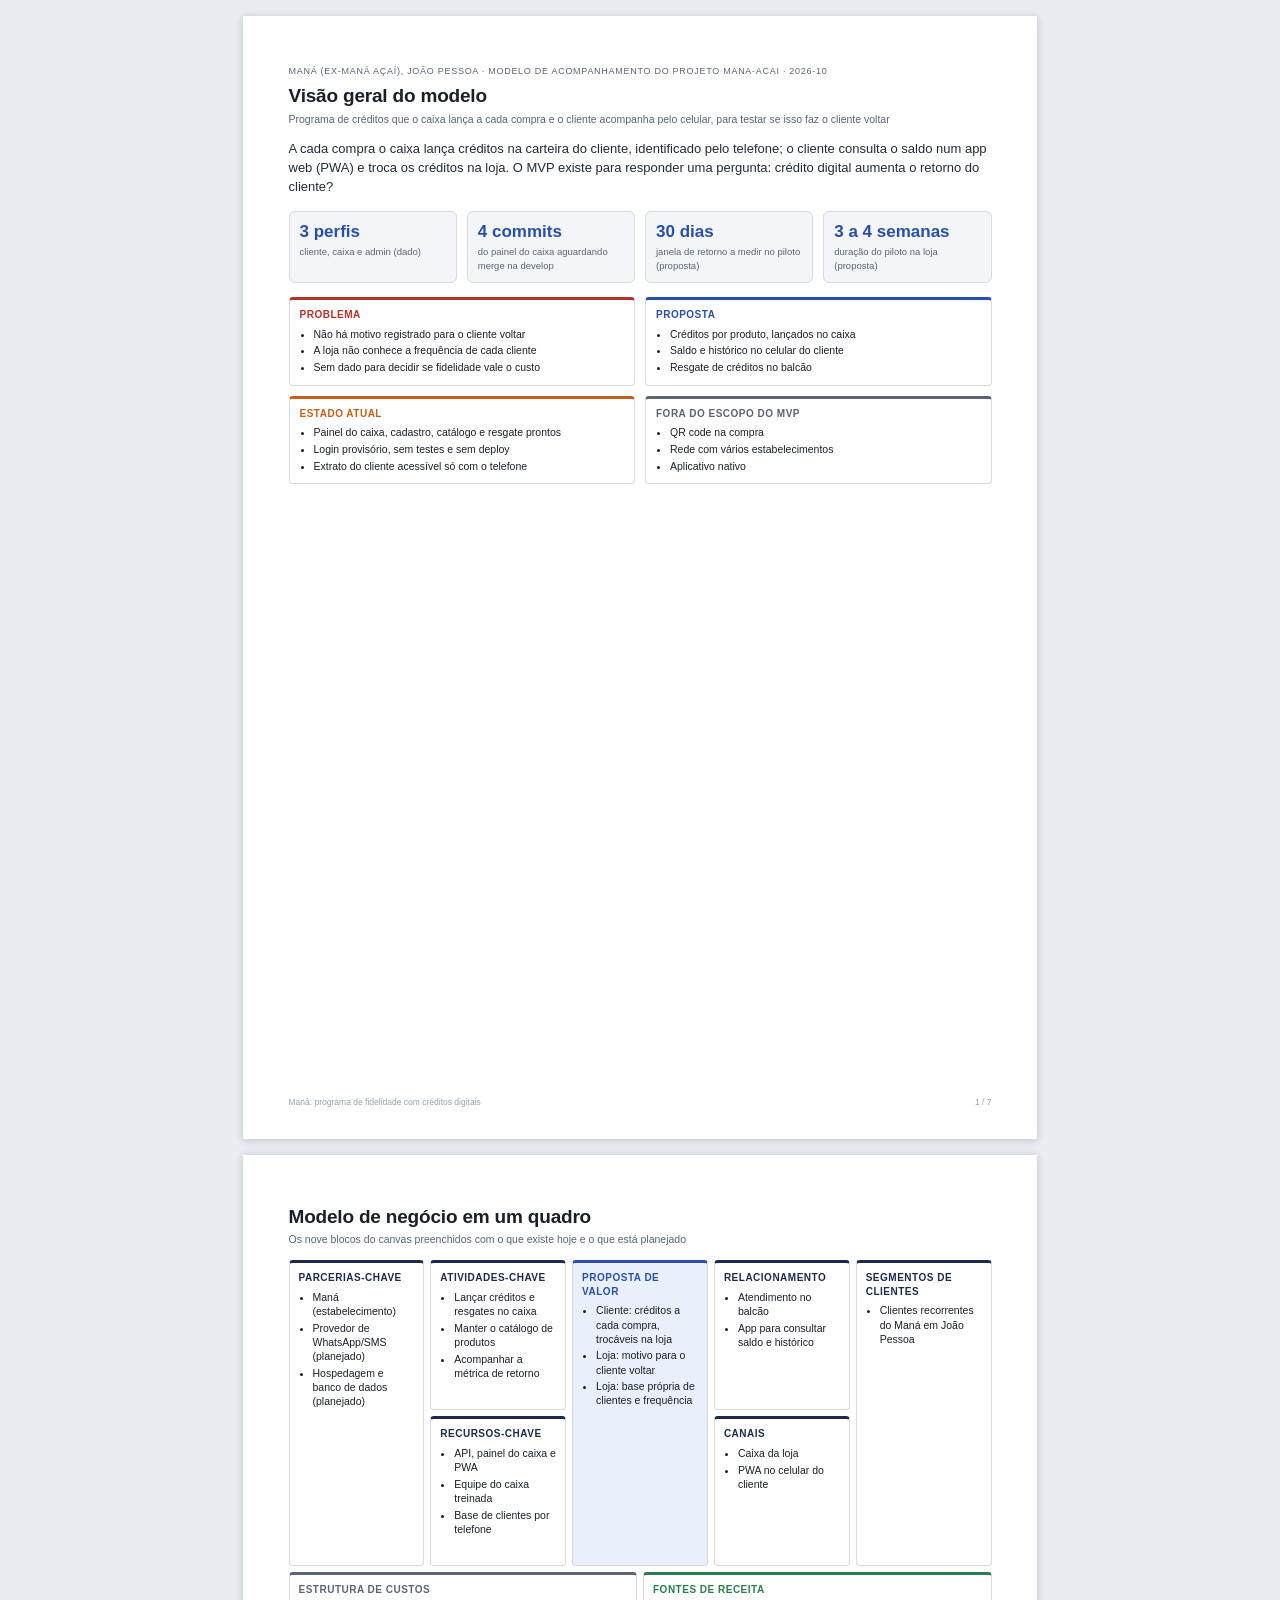
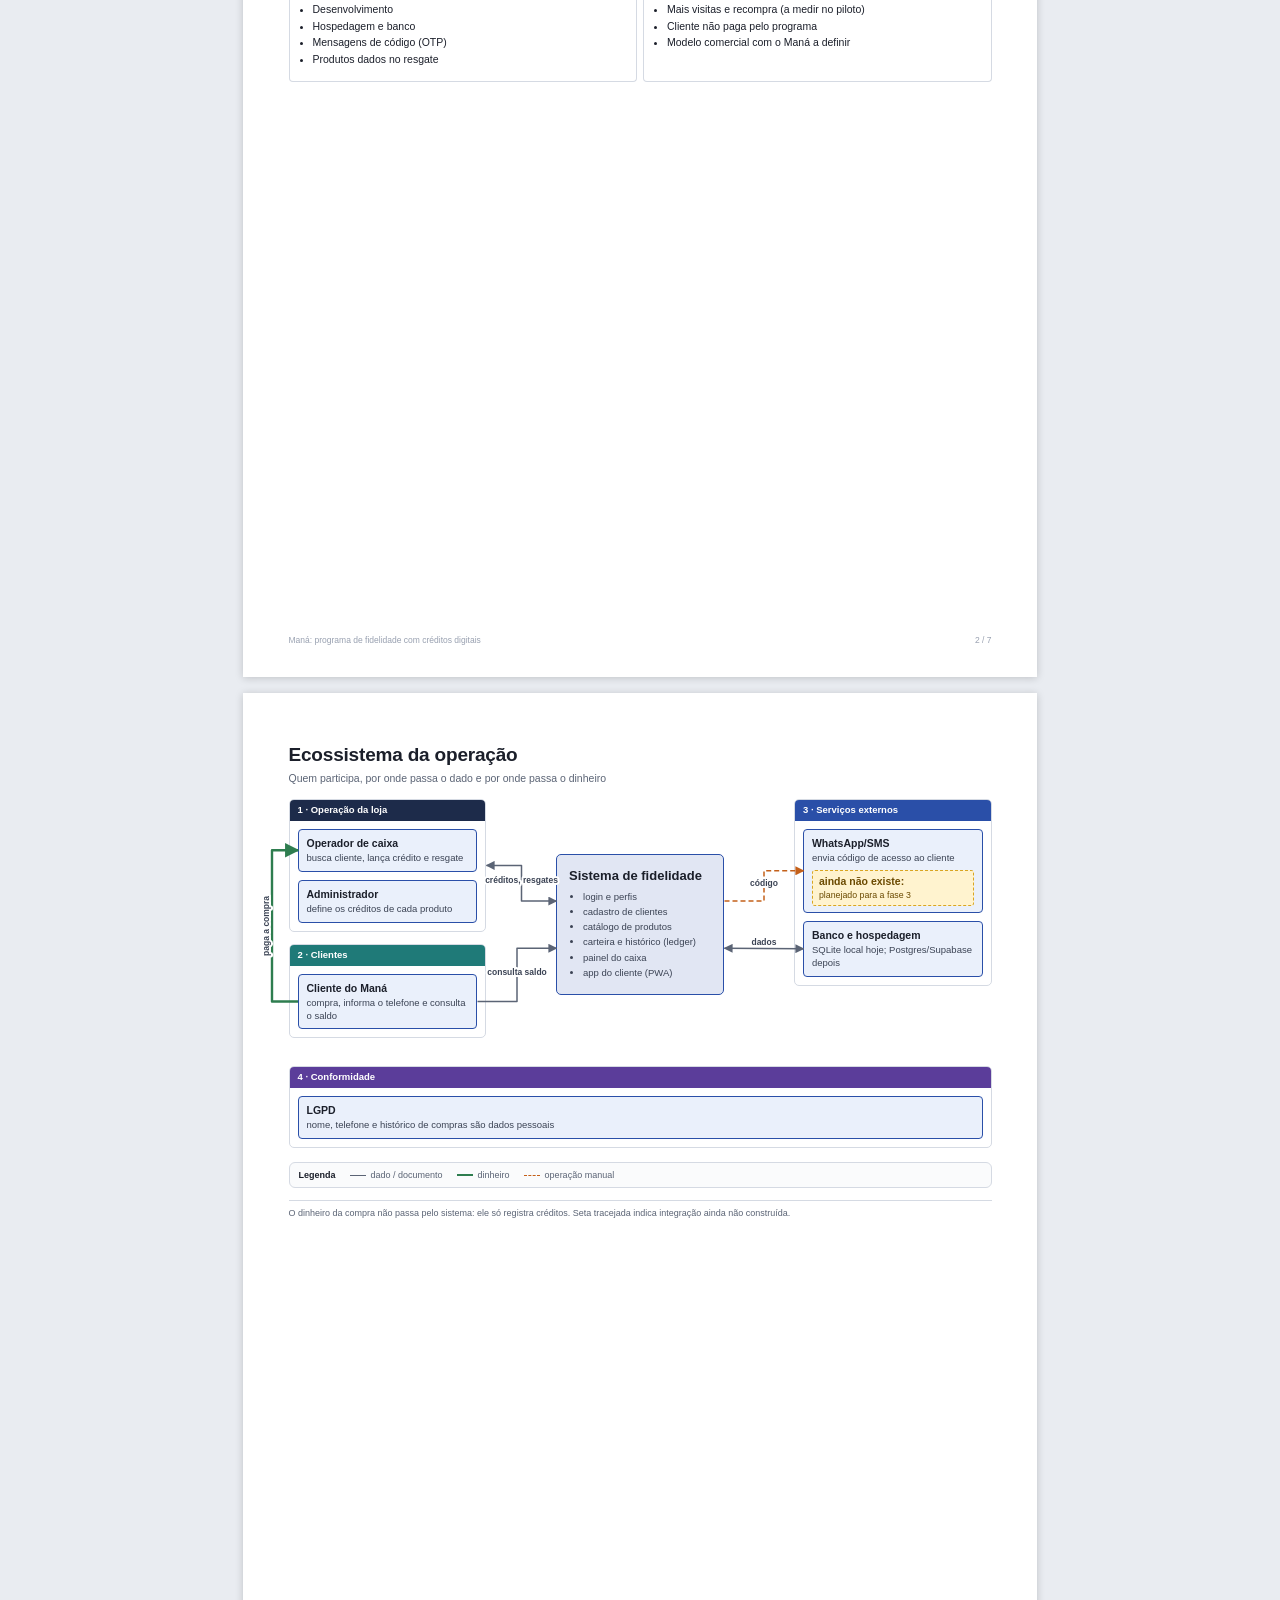
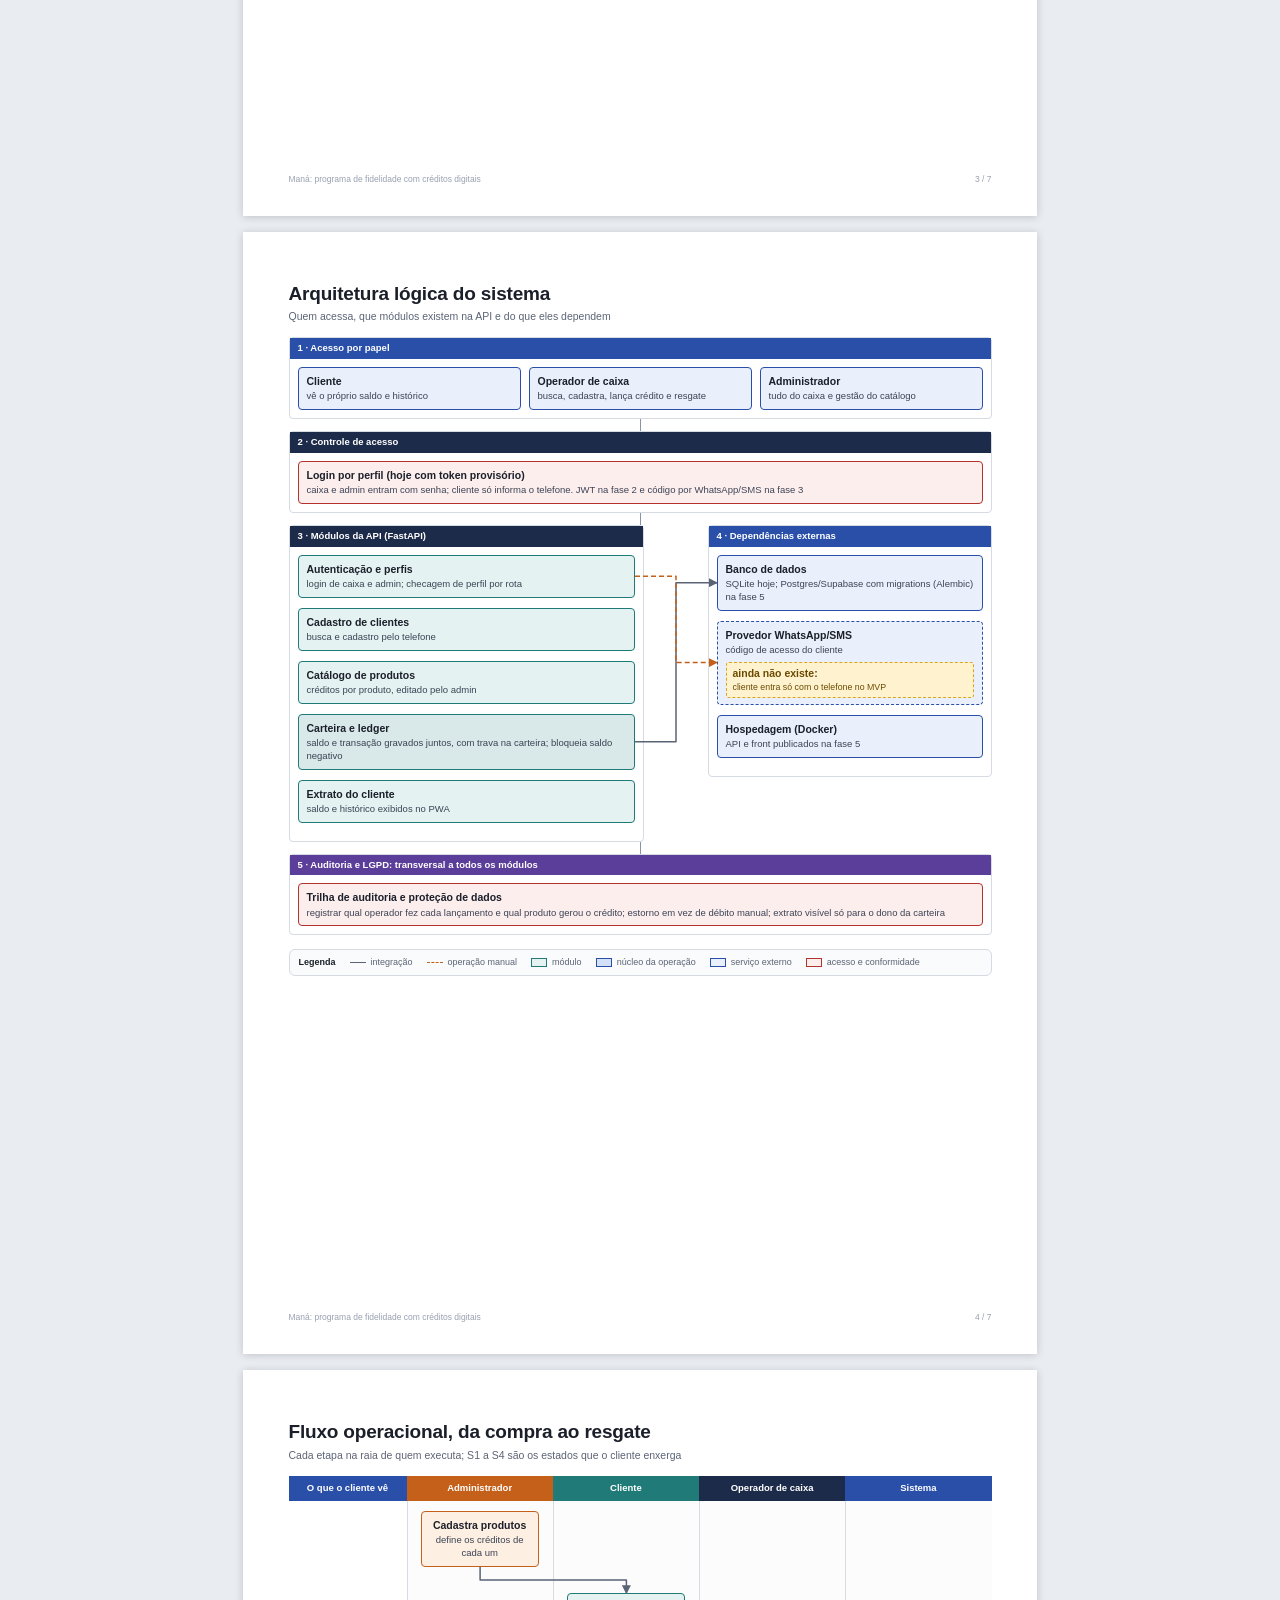
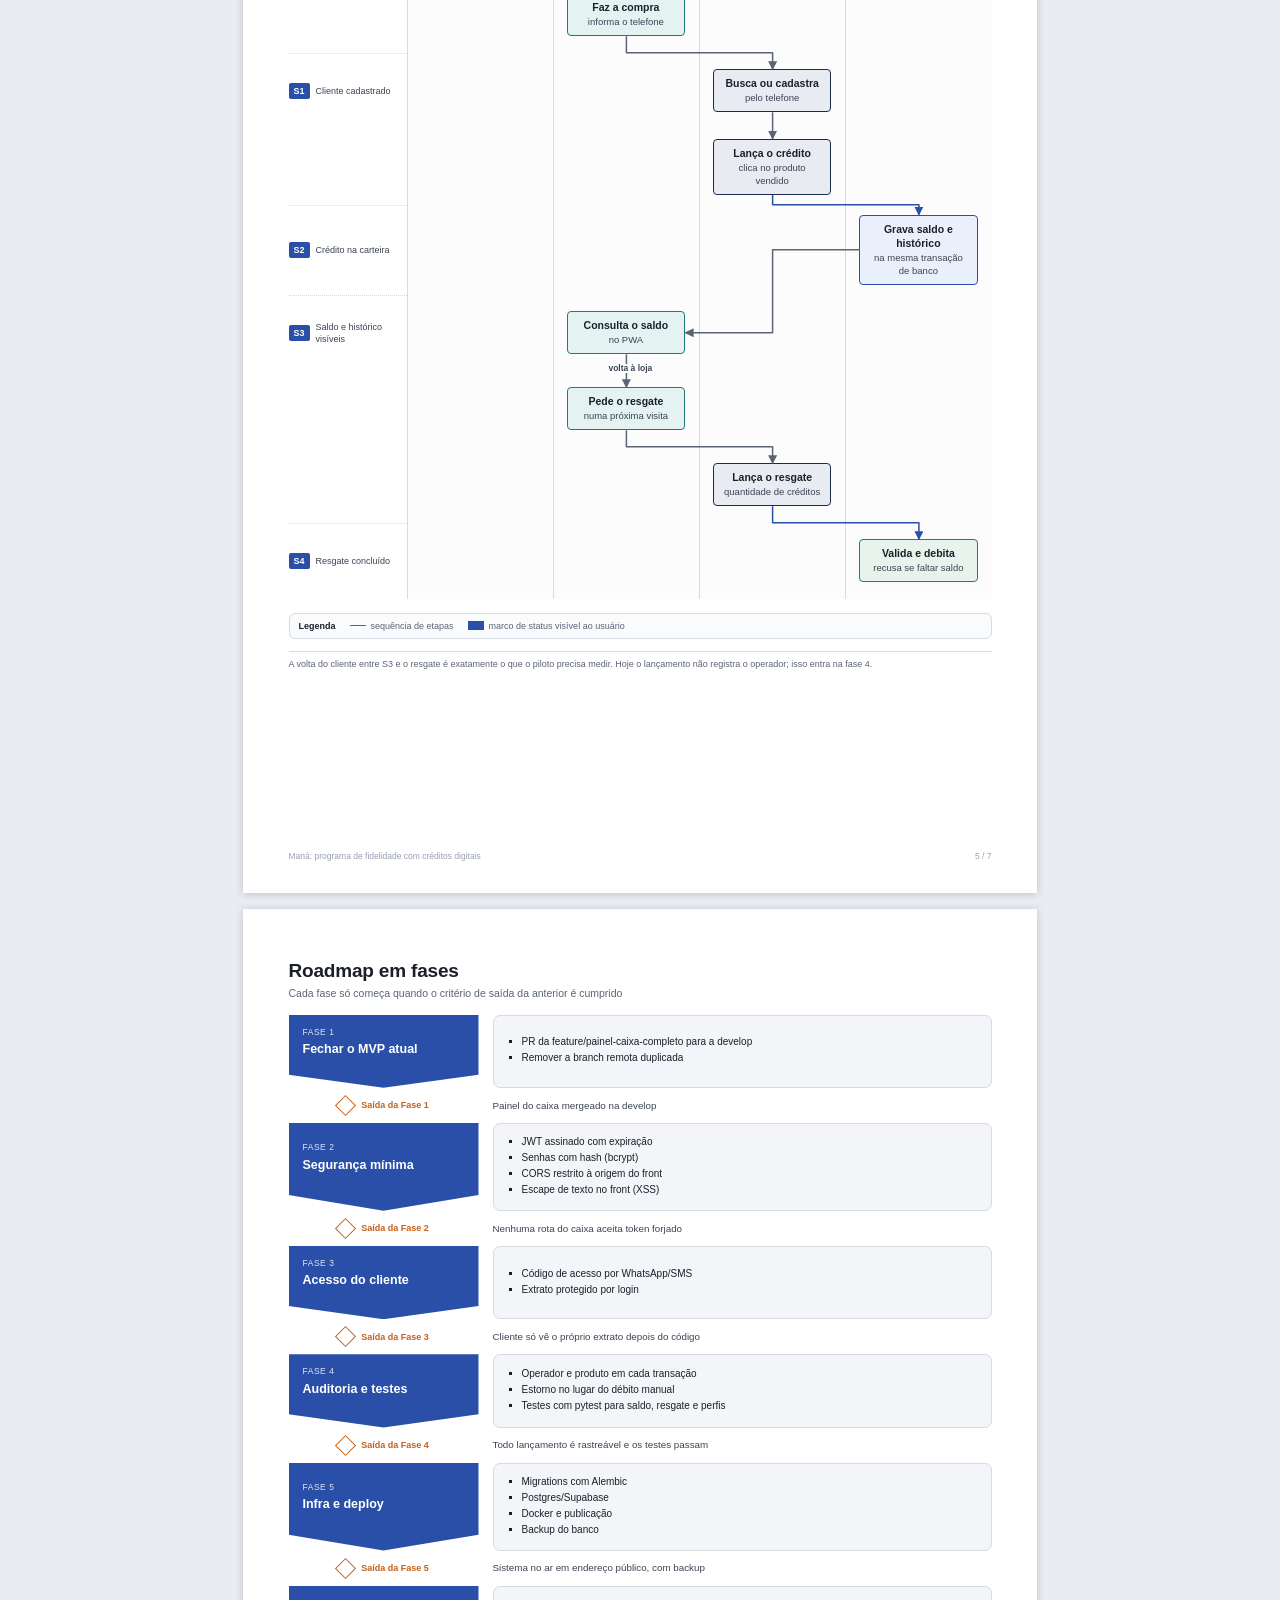
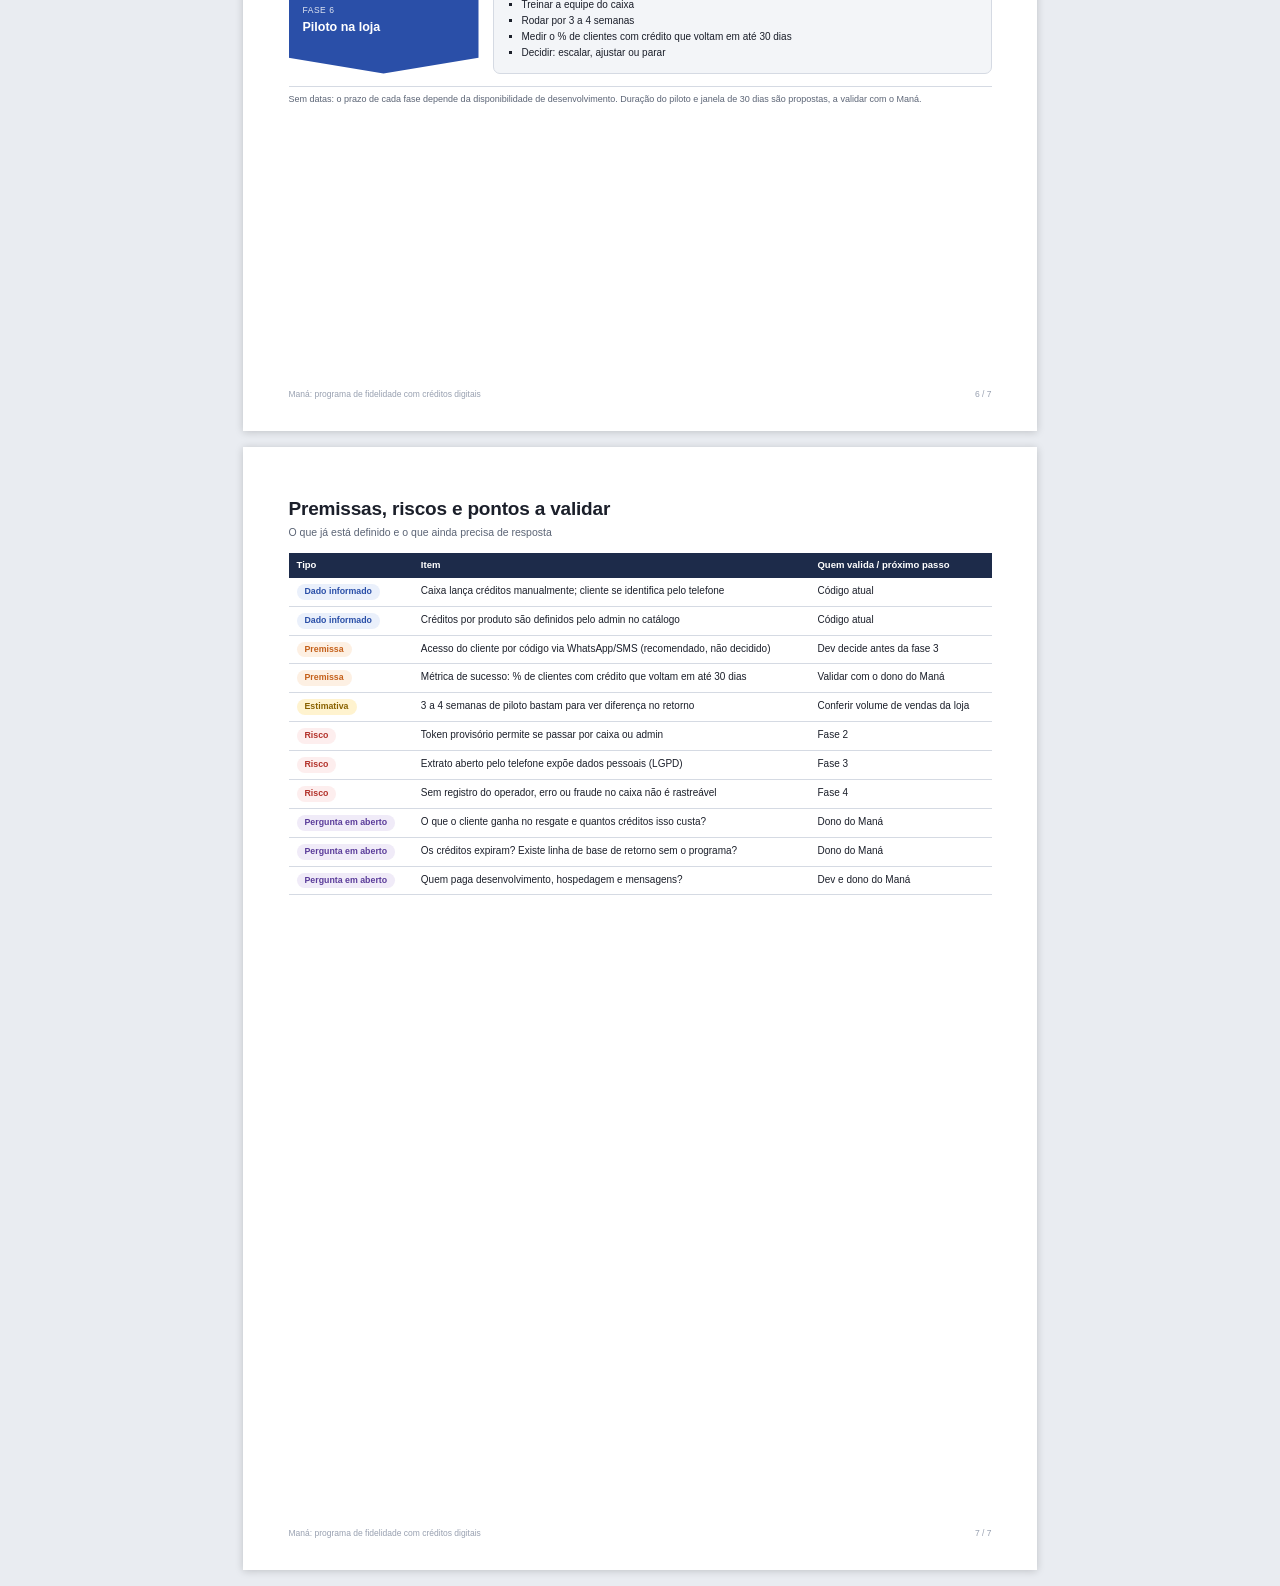
==== business-model/modelo.html @ 8ee16ab4 "docs: modelo de negócio para acompanhamento do projeto Adiciona business-model/ com spec.json (fonte" ====
<!doctype html><html lang="pt-BR"><head><meta charset="utf-8"><meta name="viewport" content="width=device-width,initial-scale=1"><title>Maná: programa de fidelidade com créditos digitais</title><style>
:root{--ink:#1b1f2a;--muted:#5b6475;--line:#d5dae3;--card:#f3f5f8;--amber:#d9a521;--amber-soft:#fff3cf;
--font:Inter,"Helvetica Neue",Helvetica,Arial,sans-serif}
*{box-sizing:border-box}
html{-webkit-print-color-adjust:exact;print-color-adjust:exact}
body{margin:0;background:#e9ecf1;font-family:var(--font);color:var(--ink);font-size:10.5px;line-height:1.35}
.page{width:210mm;min-height:297mm;margin:16px auto;padding:13mm 12mm 17mm;background:#fff;position:relative;
box-shadow:0 1px 8px rgba(0,0,0,.18)}
.eyebrow{font-size:9px;letter-spacing:.08em;text-transform:uppercase;color:var(--muted);margin-bottom:6px}
h1{font-size:19px;margin:0 0 3px;letter-spacing:-.01em}
.sub{margin:0 0 14px;color:var(--muted);font-size:10.5px}
.note{margin:12px 0 0;color:var(--muted);font-size:9px;border-top:1px solid var(--line);padding-top:6px}
.pf{position:absolute;left:12mm;right:12mm;bottom:8mm;display:flex;justify-content:space-between;font-size:8.5px;color:#98a0b0}
.legend{display:flex;flex-wrap:wrap;gap:4px 14px;align-items:center;margin-top:14px;padding:6px 9px;border:1px solid var(--line);
border-radius:6px;background:#fafbfc;font-size:9px;color:var(--muted)}
.legend b{color:var(--ink)}
.lg{display:inline-flex;align-items:center;gap:5px}
.sw{display:inline-block;width:16px;height:9px}
.sw.line{height:0;border-top:1.6px solid #5b6475}.sw.dashed{height:0;border-top:1.6px dashed #c4601a}
.sw.money{height:0;border-top:2.4px solid #2e7d4f}
.sw.mod{border:1.4px solid #1f7a78;background:#e4f3f2}.sw.core{border:1.6px solid #2a4fa8;background:#d3e0f6}
.sw.ext{border:1.4px solid #2a4fa8;background:#eaf0fb}.sw.comp{border:1.4px solid #b3322b;background:#fdeeee}
.sw.stat{background:#2a4fa8;height:9px}
/* cards */
.card{border:1.2px solid var(--c);background:var(--cs);border-radius:4px;padding:6px 8px;margin:0 0 8px}
.card:last-child{margin-bottom:0}
.card b{display:block;font-size:10.5px;margin-bottom:2px}
.card p{margin:0;color:#3b4354;font-size:9.5px}
.card.core{background:color-mix(in srgb,var(--c) 17%,#fff);border-width:1.8px}
.card.dashed{border-style:dashed}
.card.slim{margin:0;flex:1}
.tag{margin-top:5px;padding:3px 6px;background:var(--amber-soft);border:1px dashed var(--amber);border-radius:3px;font-size:8.8px;color:#6b4a00}
.row{display:flex;gap:8px}
/* summary */
.lead{font-size:13px;line-height:1.45;margin:0 0 14px;color:#232a3b}
.kpis{display:flex;gap:10px;margin-bottom:14px}
.kpi{flex:1;border:1px solid var(--line);border-radius:6px;padding:9px 10px;background:var(--card)}
.kpi strong{display:block;font-size:17px;color:#2a4fa8}.kpi span{color:var(--muted);font-size:9.5px}
.blocks{display:grid;grid-template-columns:1fr 1fr;gap:10px}
.blk{border:1px solid var(--line);border-top:3px solid var(--c);border-radius:4px;padding:8px 10px}
.blk h3,.cv h3{margin:0 0 5px;font-size:10px;text-transform:uppercase;letter-spacing:.05em;color:var(--c)}
ul{margin:0;padding-left:14px}li{margin:0 0 2.5px}
/* canvas */
.canvas{display:grid;grid-template-columns:repeat(10,1fr);grid-template-rows:repeat(2,minmax(150px,auto)) minmax(110px,auto);gap:6px}
.cv{border:1px solid var(--line);border-top:3px solid var(--c);border-radius:4px;padding:8px 9px;background:#fff}
.cv-p{grid-column:1/3;grid-row:1/3}.cv-a{grid-column:3/5;grid-row:1}.cv-r{grid-column:3/5;grid-row:2}
.cv-v{grid-column:5/7;grid-row:1/3;background:var(--cs)}.cv-l{grid-column:7/9;grid-row:1}.cv-c{grid-column:7/9;grid-row:2}
.cv-s{grid-column:9/11;grid-row:1/3}.cv-k{grid-column:1/6;grid-row:3}.cv-f{grid-column:6/11;grid-row:3}
/* connectors */
.dg{position:relative}
svg.ov{position:absolute;left:0;top:0;pointer-events:none;overflow:visible;z-index:5}
svg.ov .lbl{font:600 8.5px var(--font);fill:#3b4354;paint-order:stroke;stroke:#fff;stroke-width:4px;stroke-linejoin:round}
/* ecosystem */
.eco-cols{display:grid;grid-template-columns:1fr .85fr 1fr;gap:70px;align-items:stretch}
.eco-mid{display:flex;align-items:center}
.center{width:100%;border:1.8px solid var(--c);background:color-mix(in srgb,var(--c) 14%,#fff);border-radius:5px;padding:12px 12px}
.center b{display:block;font-size:13px;margin-bottom:6px}.center ul{font-size:9.5px;color:#3b4354}
.grp{border:1px solid var(--line);border-radius:5px;margin-bottom:12px;overflow:hidden;background:#fff}
.grp-h{background:var(--c);color:#fff;font-weight:700;font-size:9.5px;padding:4px 8px}
.grp-b{padding:8px}.grp-row .grp-b{display:flex;gap:8px}.grp-row .card{flex:1;margin:0}
.eco-bottom{margin-top:16px}
/* architecture */
.band{border:1px solid var(--line);border-radius:4px;background:#fff}
.band-h{background:var(--c);color:#fff;font-weight:700;font-size:9.5px;padding:4px 8px}
.band-b{padding:8px}
.vsep{height:12px;margin:0 auto;width:1px;background:#8a93a6;position:relative}
.arch-cols{display:grid;grid-template-columns:1.25fr 1fr;gap:64px;margin:0}
.arch-l .card,.arch-r .card{margin-bottom:10px}
/* roadmap */
.roadmap{display:flex;flex-direction:column}
.ph-row{display:grid;grid-template-columns:190px 1fr;gap:14px}
.ph{background:#2a4fa8;color:#fff;padding:12px 14px 30px;clip-path:polygon(0 0,100% 0,100% 82%,50% 100%,0 82%);display:flex;flex-direction:column;justify-content:center}
.ph small{font-size:8.5px;letter-spacing:.06em;opacity:.85}.ph b{font-size:12.5px;margin-top:3px}
.ph-card{background:var(--card);border:1px solid var(--line);border-radius:7px;padding:11px 14px;display:flex;align-items:center}
.ph-card ul{list-style:square;color:#2a4fa8}.ph-card li{color:var(--ink);font-size:10px}
.ph-exit{display:grid;grid-template-columns:190px 1fr;gap:14px;align-items:center;padding:10px 0}
.ex-l{display:flex;align-items:center;gap:8px;justify-content:center;color:#c4601a;font-size:9px}
.dia{width:15px;height:15px;border:1.5px solid #c4601a;transform:rotate(45deg);display:inline-block;background:#fff}
.ex-r{font-size:9.8px;color:#3b4354}
/* gantt */
.gsc{margin-bottom:22px}
.gsc-h{display:flex;justify-content:space-between;align-items:baseline;margin-bottom:6px;color:var(--c)}
.gsc-h b{font-size:11.5px}.gsc-h span{font-weight:700;font-size:10px}
.gantt{display:grid;grid-template-columns:150px 1fr;margin-top:18px}
.g-labs{padding-top:0}.g-lab{height:24px;line-height:24px;text-align:right;padding-right:9px;font-size:9.5px}
.g-plot{position:relative;border-left:1px solid #98a0b0}
.g-row{height:24px;position:relative}
.gl{position:absolute;top:0;bottom:22px;width:0;border-left:1px solid #e4e8ef}
.g-band{position:absolute;top:0;bottom:22px;background:rgba(31,122,120,.14);border-left:1px solid rgba(31,122,120,.3);border-right:1px solid rgba(31,122,120,.3)}
.g-band span{position:absolute;top:-14px;left:50%;transform:translateX(-50%);white-space:nowrap;font-weight:700;font-size:8.5px;color:#1f7a78}
.bar{position:absolute;top:5px;height:14px;border-radius:2px}
.bar.solid{background:var(--c)}.bar.dashed{background:var(--cs);border:1.4px dashed var(--c)}
.wh{position:absolute;top:11px;height:0;border-top:1.4px solid #1b1f2a}
.g-val{position:absolute;top:5px;margin-left:5px;font-size:9px;font-weight:700;color:var(--c);white-space:nowrap;line-height:14px}
.g-val em{font-weight:400;color:var(--muted);font-style:normal}
.g-axis{position:relative;height:22px;border-top:1px solid #98a0b0}
.g-axis span{position:absolute;top:3px;transform:translateX(-50%);font-size:8.5px;color:var(--muted)}
.g-unit{margin:0 0 0 150px;text-align:center;font-size:9px;color:var(--muted)}
/* swimlane */
.sl{display:grid;gap:0;align-items:stretch}
.sl-h{background:var(--c);color:#fff;font-weight:700;font-size:9.5px;padding:6px 8px;display:flex;align-items:center;justify-content:center;text-align:center}
.sl-bg{border-left:1px solid var(--line);background:#fcfcfd}
.sl-cell{padding:10px 14px;display:flex;gap:6px;align-items:center;justify-content:center;z-index:1}
.sl-cell .card{margin:0;flex:1;text-align:center}
.st-cell{display:flex;align-items:center;gap:6px;padding:4px 6px 4px 0;font-size:9px;color:#3b4354;border-top:1px dotted var(--line)}
.st-code{background:#2a4fa8;color:#fff;font-weight:700;border-radius:2px;padding:2px 5px;font-size:9px}
/* assumptions */
.as{width:100%;border-collapse:collapse;font-size:10px}
.as th{text-align:left;background:#1d2b4a;color:#fff;padding:6px 8px;font-size:9.5px}
.as td{border-bottom:1px solid var(--line);padding:6px 8px;vertical-align:top}
.bd{display:inline-block;border-radius:10px;padding:2px 8px;font-size:8.8px;font-weight:700;white-space:nowrap}
.bd-dado{background:#eaf0fb;color:#2a4fa8}.bd-premissa{background:#fdf0e3;color:#c4601a}
.bd-estimativa{background:#fff3cf;color:#8a6200}.bd-risco{background:#fdeeee;color:#b3322b}
.bd-pergunta{background:#f0ebf8;color:#5b3d9a}
@page{size:A4;margin:0}
@media print{body{background:#fff}.page{margin:0;box-shadow:none;break-after:page;height:297mm;overflow:hidden}}
</style></head><body><section class="page"><div class="eyebrow">Maná (ex-Maná Açaí), João Pessoa · Modelo de acompanhamento do projeto mana-acai · 2026-10</div><h1>Visão geral do modelo</h1><p class="sub">Programa de créditos que o caixa lança a cada compra e o cliente acompanha pelo celular, para testar se isso faz o cliente voltar</p><div class="body"><p class="lead">A cada compra o caixa lança créditos na carteira do cliente, identificado pelo telefone; o cliente consulta o saldo num app web (PWA) e troca os créditos na loja. O MVP existe para responder uma pergunta: crédito digital aumenta o retorno do cliente?</p><div class="kpis"><div class="kpi"><strong>3 perfis</strong><span>cliente, caixa e admin (dado)</span></div><div class="kpi"><strong>4 commits</strong><span>do painel do caixa aguardando merge na develop</span></div><div class="kpi"><strong>30 dias</strong><span>janela de retorno a medir no piloto (proposta)</span></div><div class="kpi"><strong>3 a 4 semanas</strong><span>duração do piloto na loja (proposta)</span></div></div><div class="blocks"><div class="blk" style="--c:#b3322b;--cs:#fdeeee"><h3>Problema</h3><ul><li>Não há motivo registrado para o cliente voltar</li><li>A loja não conhece a frequência de cada cliente</li><li>Sem dado para decidir se fidelidade vale o custo</li></ul></div><div class="blk" style="--c:#2a4fa8;--cs:#eaf0fb"><h3>Proposta</h3><ul><li>Créditos por produto, lançados no caixa</li><li>Saldo e histórico no celular do cliente</li><li>Resgate de créditos no balcão</li></ul></div><div class="blk" style="--c:#c4601a;--cs:#fdf0e3"><h3>Estado atual</h3><ul><li>Painel do caixa, cadastro, catálogo e resgate prontos</li><li>Login provisório, sem testes e sem deploy</li><li>Extrato do cliente acessível só com o telefone</li></ul></div><div class="blk" style="--c:#5b6475;--cs:#f1f3f6"><h3>Fora do escopo do MVP</h3><ul><li>QR code na compra</li><li>Rede com vários estabelecimentos</li><li>Aplicativo nativo</li></ul></div></div></div><div class="pf"><span>Maná: programa de fidelidade com créditos digitais</span><span>1 / 7</span></div></section><section class="page"><h1>Modelo de negócio em um quadro</h1><p class="sub">Os nove blocos do canvas preenchidos com o que existe hoje e o que está planejado</p><div class="body"><div class="canvas"><div class="cv cv-p" style="--c:#1d2b4a;--cs:#e8ebf2"><h3>Parcerias-chave</h3><ul><li>Maná (estabelecimento)</li><li>Provedor de WhatsApp/SMS (planejado)</li><li>Hospedagem e banco de dados (planejado)</li></ul></div><div class="cv cv-a" style="--c:#1d2b4a;--cs:#e8ebf2"><h3>Atividades-chave</h3><ul><li>Lançar créditos e resgates no caixa</li><li>Manter o catálogo de produtos</li><li>Acompanhar a métrica de retorno</li></ul></div><div class="cv cv-r" style="--c:#1d2b4a;--cs:#e8ebf2"><h3>Recursos-chave</h3><ul><li>API, painel do caixa e PWA</li><li>Equipe do caixa treinada</li><li>Base de clientes por telefone</li></ul></div><div class="cv cv-v" style="--c:#2a4fa8;--cs:#eaf0fb"><h3>Proposta de valor</h3><ul><li>Cliente: créditos a cada compra, trocáveis na loja</li><li>Loja: motivo para o cliente voltar</li><li>Loja: base própria de clientes e frequência</li></ul></div><div class="cv cv-l" style="--c:#1d2b4a;--cs:#e8ebf2"><h3>Relacionamento</h3><ul><li>Atendimento no balcão</li><li>App para consultar saldo e histórico</li></ul></div><div class="cv cv-c" style="--c:#1d2b4a;--cs:#e8ebf2"><h3>Canais</h3><ul><li>Caixa da loja</li><li>PWA no celular do cliente</li></ul></div><div class="cv cv-s" style="--c:#1d2b4a;--cs:#e8ebf2"><h3>Segmentos de clientes</h3><ul><li>Clientes recorrentes do Maná em João Pessoa</li></ul></div><div class="cv cv-k" style="--c:#5b6475;--cs:#f1f3f6"><h3>Estrutura de custos</h3><ul><li>Desenvolvimento</li><li>Hospedagem e banco</li><li>Mensagens de código (OTP)</li><li>Produtos dados no resgate</li></ul></div><div class="cv cv-f" style="--c:#2e7d4f;--cs:#e6f4ec"><h3>Fontes de receita</h3><ul><li>Mais visitas e recompra (a medir no piloto)</li><li>Cliente não paga pelo programa</li><li>Modelo comercial com o Maná a definir</li></ul></div></div></div><div class="pf"><span>Maná: programa de fidelidade com créditos digitais</span><span>2 / 7</span></div></section><section class="page"><h1>Ecossistema da operação</h1><p class="sub">Quem participa, por onde passa o dado e por onde passa o dinheiro</p><div class="body"><div class="dg eco" data-links="[{&quot;from&quot;: &quot;g-loja&quot;, &quot;to&quot;: &quot;center&quot;, &quot;label&quot;: &quot;créditos, resgates&quot;, &quot;both&quot;: true}, {&quot;from&quot;: &quot;cliente&quot;, &quot;to&quot;: &quot;center&quot;, &quot;label&quot;: &quot;consulta saldo&quot;}, {&quot;from&quot;: &quot;center&quot;, &quot;to&quot;: &quot;otp&quot;, &quot;label&quot;: &quot;código&quot;, &quot;kind&quot;: &quot;manual&quot;}, {&quot;from&quot;: &quot;center&quot;, &quot;to&quot;: &quot;banco&quot;, &quot;label&quot;: &quot;dados&quot;, &quot;both&quot;: true}, {&quot;from&quot;: &quot;cliente&quot;, &quot;to&quot;: &quot;caixa&quot;, &quot;label&quot;: &quot;paga a compra&quot;, &quot;kind&quot;: &quot;money&quot;, &quot;route&quot;: &quot;outer-left&quot;}]"><div class="eco-cols"><div class="eco-side"><div class="grp" style="--c:#1d2b4a;--cs:#e8ebf2" data-id="g-loja"><div class="grp-h">1 · Operação da loja</div><div class="grp-b"><div class="card" style="--c:#2a4fa8;--cs:#eaf0fb" data-id="caixa"><b>Operador de caixa</b><p>busca cliente, lança crédito e resgate</p></div><div class="card" style="--c:#2a4fa8;--cs:#eaf0fb" data-id="admin"><b>Administrador</b><p>define os créditos de cada produto</p></div></div></div><div class="grp" style="--c:#1f7a78;--cs:#e4f3f2" data-id="g-cliente"><div class="grp-h">2 · Clientes</div><div class="grp-b"><div class="card" style="--c:#2a4fa8;--cs:#eaf0fb" data-id="cliente"><b>Cliente do Maná</b><p>compra, informa o telefone e consulta o saldo</p></div></div></div></div><div class="eco-mid"><div class="center" data-id="center" style="--c:#2a4fa8;--cs:#eaf0fb"><b>Sistema de fidelidade</b><ul><li>login e perfis</li><li>cadastro de clientes</li><li>catálogo de produtos</li><li>carteira e histórico (ledger)</li><li>painel do caixa</li><li>app do cliente (PWA)</li></ul></div></div><div class="eco-side"><div class="grp" style="--c:#2a4fa8;--cs:#eaf0fb" data-id="g-ext"><div class="grp-h">3 · Serviços externos</div><div class="grp-b"><div class="card" style="--c:#2a4fa8;--cs:#eaf0fb" data-id="otp"><b>WhatsApp/SMS</b><p>envia código de acesso ao cliente</p><div class="tag"><b>ainda não existe:</b> planejado para a fase 3</div></div><div class="card" style="--c:#2a4fa8;--cs:#eaf0fb" data-id="banco"><b>Banco e hospedagem</b><p>SQLite local hoje; Postgres/Supabase depois</p></div></div></div></div></div><div class="eco-bottom"><div class="grp grp-row" style="--c:#5b3d9a;--cs:#f0ebf8" data-id="g-reg"><div class="grp-h">4 · Conformidade</div><div class="grp-b"><div class="card" style="--c:#2a4fa8;--cs:#eaf0fb"><b>LGPD</b><p>nome, telefone e histórico de compras são dados pessoais</p></div></div></div></div></div></div><div class="legend"><b>Legenda</b><span class="lg"><i class="sw line"></i>dado / documento</span><span class="lg"><i class="sw money"></i>dinheiro</span><span class="lg"><i class="sw dashed"></i>operação manual</span></div><p class="note">O dinheiro da compra não passa pelo sistema: ele só registra créditos. Seta tracejada indica integração ainda não construída.</p><div class="pf"><span>Maná: programa de fidelidade com créditos digitais</span><span>3 / 7</span></div></section><section class="page"><h1>Arquitetura lógica do sistema</h1><p class="sub">Quem acessa, que módulos existem na API e do que eles dependem</p><div class="body"><div class="band" style="--c:#2a4fa8;--cs:#eaf0fb"><div class="band-h">1 · Acesso por papel</div><div class="band-b"><div class="row"><div class="card slim" style="--c:#2a4fa8;--cs:#eaf0fb"><b>Cliente</b><p>vê o próprio saldo e histórico</p></div><div class="card slim" style="--c:#2a4fa8;--cs:#eaf0fb"><b>Operador de caixa</b><p>busca, cadastra, lança crédito e resgate</p></div><div class="card slim" style="--c:#2a4fa8;--cs:#eaf0fb"><b>Administrador</b><p>tudo do caixa e gestão do catálogo</p></div></div></div></div><div class="vsep"></div><div class="band" style="--c:#1d2b4a;--cs:#e8ebf2"><div class="band-h">2 · Controle de acesso</div><div class="band-b"><div class="card" style="--c:#b3322b;--cs:#fdeeee"><b>Login por perfil (hoje com token provisório)</b><p>caixa e admin entram com senha; cliente só informa o telefone. JWT na fase 2 e código por WhatsApp/SMS na fase 3</p></div></div></div><div class="vsep"></div><div class="dg arch-cols" data-links="[{&quot;from&quot;: &quot;m-ledger&quot;, &quot;to&quot;: &quot;x-db&quot;}, {&quot;from&quot;: &quot;m-auth&quot;, &quot;to&quot;: &quot;x-otp&quot;, &quot;kind&quot;: &quot;manual&quot;}]"><div class="arch-l"><div class="band" style="--c:#1d2b4a;--cs:#e8ebf2"><div class="band-h">3 · Módulos da API (FastAPI)</div><div class="band-b"><div class="card" style="--c:#1f7a78;--cs:#e4f3f2" data-id="m-auth"><b>Autenticação e perfis</b><p>login de caixa e admin; checagem de perfil por rota</p></div><div class="card" style="--c:#1f7a78;--cs:#e4f3f2" data-id="m-cli"><b>Cadastro de clientes</b><p>busca e cadastro pelo telefone</p></div><div class="card" style="--c:#1f7a78;--cs:#e4f3f2" data-id="m-cat"><b>Catálogo de produtos</b><p>créditos por produto, editado pelo admin</p></div><div class="card core" style="--c:#1f7a78;--cs:#e4f3f2" data-id="m-ledger"><b>Carteira e ledger</b><p>saldo e transação gravados juntos, com trava na carteira; bloqueia saldo negativo</p></div><div class="card" style="--c:#1f7a78;--cs:#e4f3f2" data-id="m-ext"><b>Extrato do cliente</b><p>saldo e histórico exibidos no PWA</p></div></div></div></div><div class="arch-r"><div class="band" style="--c:#2a4fa8;--cs:#eaf0fb"><div class="band-h">4 · Dependências externas</div><div class="band-b"><div class="card" style="--c:#2a4fa8;--cs:#eaf0fb" data-id="x-db"><b>Banco de dados</b><p>SQLite hoje; Postgres/Supabase com migrations (Alembic) na fase 5</p></div><div class="card dashed" style="--c:#2a4fa8;--cs:#eaf0fb" data-id="x-otp"><b>Provedor WhatsApp/SMS</b><p>código de acesso do cliente</p><div class="tag"><b>ainda não existe:</b> cliente entra só com o telefone no MVP</div></div><div class="card" style="--c:#2a4fa8;--cs:#eaf0fb" data-id="x-host"><b>Hospedagem (Docker)</b><p>API e front publicados na fase 5</p></div></div></div></div></div><div class="vsep"></div><div class="band" style="--c:#5b3d9a;--cs:#f0ebf8"><div class="band-h">5 · Auditoria e LGPD: transversal a todos os módulos</div><div class="band-b"><div class="card" style="--c:#b3322b;--cs:#fdeeee"><b>Trilha de auditoria e proteção de dados</b><p>registrar qual operador fez cada lançamento e qual produto gerou o crédito; estorno em vez de débito manual; extrato visível só para o dono da carteira</p></div></div></div></div><div class="legend"><b>Legenda</b><span class="lg"><i class="sw line"></i>integração</span><span class="lg"><i class="sw dashed"></i>operação manual</span><span class="lg"><i class="sw mod"></i>módulo</span><span class="lg"><i class="sw core"></i>núcleo da operação</span><span class="lg"><i class="sw ext"></i>serviço externo</span><span class="lg"><i class="sw comp"></i>acesso e conformidade</span></div><div class="pf"><span>Maná: programa de fidelidade com créditos digitais</span><span>4 / 7</span></div></section><section class="page"><h1>Fluxo operacional, da compra ao resgate</h1><p class="sub">Cada etapa na raia de quem executa; S1 a S4 são os estados que o cliente enxerga</p><div class="body"><div class="dg swim" data-links="[{&quot;from&quot;: &quot;s-cat&quot;, &quot;to&quot;: &quot;s-compra&quot;}, {&quot;from&quot;: &quot;s-compra&quot;, &quot;to&quot;: &quot;s-busca&quot;}, {&quot;from&quot;: &quot;s-busca&quot;, &quot;to&quot;: &quot;s-lanca&quot;}, {&quot;from&quot;: &quot;s-lanca&quot;, &quot;to&quot;: &quot;s-grava&quot;, &quot;kind&quot;: &quot;data&quot;}, {&quot;from&quot;: &quot;s-grava&quot;, &quot;to&quot;: &quot;s-consulta&quot;}, {&quot;from&quot;: &quot;s-consulta&quot;, &quot;to&quot;: &quot;s-pede&quot;, &quot;label&quot;: &quot;volta à loja&quot;}, {&quot;from&quot;: &quot;s-pede&quot;, &quot;to&quot;: &quot;s-resgate&quot;}, {&quot;from&quot;: &quot;s-resgate&quot;, &quot;to&quot;: &quot;s-debita&quot;, &quot;kind&quot;: &quot;data&quot;}]"><div class="sl" style="grid-template-columns:118px repeat(4,1fr);grid-template-rows:auto repeat(9,minmax(76px,auto))"><div class="sl-h sl-status" style="grid-column:1;grid-row:1;--c:#2a4fa8;--cs:#eaf0fb">O que o cliente vê</div><div class="sl-h" style="grid-column:2;grid-row:1;--c:#c4601a;--cs:#fdf0e3">Administrador</div><div class="sl-h" style="grid-column:3;grid-row:1;--c:#1f7a78;--cs:#e4f3f2">Cliente</div><div class="sl-h" style="grid-column:4;grid-row:1;--c:#1d2b4a;--cs:#e8ebf2">Operador de caixa</div><div class="sl-h" style="grid-column:5;grid-row:1;--c:#2a4fa8;--cs:#eaf0fb">Sistema</div><div class="sl-bg" style="grid-column:2;grid-row:2 / span 9"></div><div class="sl-bg" style="grid-column:3;grid-row:2 / span 9"></div><div class="sl-bg" style="grid-column:4;grid-row:2 / span 9"></div><div class="sl-bg" style="grid-column:5;grid-row:2 / span 9"></div><div class="st-cell" style="grid-column:1;grid-row:4"><span class="st-code">S1</span><span>Cliente cadastrado</span></div><div class="st-cell" style="grid-column:1;grid-row:6"><span class="st-code">S2</span><span>Crédito na carteira</span></div><div class="st-cell" style="grid-column:1;grid-row:7"><span class="st-code">S3</span><span>Saldo e histórico visíveis</span></div><div class="st-cell" style="grid-column:1;grid-row:10"><span class="st-code">S4</span><span>Resgate concluído</span></div><div class="sl-cell" style="grid-column:2;grid-row:2"><div class="card step" style="--c:#c4601a;--cs:#fdf0e3" data-id="s-cat"><b>Cadastra produtos</b><p>define os créditos de cada um</p></div></div><div class="sl-cell" style="grid-column:3;grid-row:3"><div class="card step" style="--c:#1f7a78;--cs:#e4f3f2" data-id="s-compra"><b>Faz a compra</b><p>informa o telefone</p></div></div><div class="sl-cell" style="grid-column:4;grid-row:4"><div class="card step" style="--c:#1d2b4a;--cs:#e8ebf2" data-id="s-busca"><b>Busca ou cadastra</b><p>pelo telefone</p></div></div><div class="sl-cell" style="grid-column:4;grid-row:5"><div class="card step" style="--c:#1d2b4a;--cs:#e8ebf2" data-id="s-lanca"><b>Lança o crédito</b><p>clica no produto vendido</p></div></div><div class="sl-cell" style="grid-column:5;grid-row:6"><div class="card step" style="--c:#2a4fa8;--cs:#eaf0fb" data-id="s-grava"><b>Grava saldo e histórico</b><p>na mesma transação de banco</p></div></div><div class="sl-cell" style="grid-column:3;grid-row:7"><div class="card step" style="--c:#1f7a78;--cs:#e4f3f2" data-id="s-consulta"><b>Consulta o saldo</b><p>no PWA</p></div></div><div class="sl-cell" style="grid-column:3;grid-row:8"><div class="card step" style="--c:#1f7a78;--cs:#e4f3f2" data-id="s-pede"><b>Pede o resgate</b><p>numa próxima visita</p></div></div><div class="sl-cell" style="grid-column:4;grid-row:9"><div class="card step" style="--c:#1d2b4a;--cs:#e8ebf2" data-id="s-resgate"><b>Lança o resgate</b><p>quantidade de créditos</p></div></div><div class="sl-cell" style="grid-column:5;grid-row:10"><div class="card step" style="--c:#2e7d4f;--cs:#e6f4ec" data-id="s-debita"><b>Valida e debita</b><p>recusa se faltar saldo</p></div></div></div></div></div><div class="legend"><b>Legenda</b><span class="lg"><i class="sw line"></i>sequência de etapas</span><span class="lg"><i class="sw stat"></i>marco de status visível ao usuário</span></div><p class="note">A volta do cliente entre S3 e o resgate é exatamente o que o piloto precisa medir. Hoje o lançamento não registra o operador; isso entra na fase 4.</p><div class="pf"><span>Maná: programa de fidelidade com créditos digitais</span><span>5 / 7</span></div></section><section class="page"><h1>Roadmap em fases</h1><p class="sub">Cada fase só começa quando o critério de saída da anterior é cumprido</p><div class="body"><div class="roadmap"><div class="ph-row"><div class="ph"><small>FASE 1</small><b>Fechar o MVP atual</b></div><div class="ph-card"><ul><li>PR da feature/painel-caixa-completo para a develop</li><li>Remover a branch remota duplicada</li></ul></div></div><div class="ph-exit"><div class="ex-l"><i class="dia"></i><b>Saída da Fase 1</b></div><div class="ex-r">Painel do caixa mergeado na develop</div></div><div class="ph-row"><div class="ph"><small>FASE 2</small><b>Segurança mínima</b></div><div class="ph-card"><ul><li>JWT assinado com expiração</li><li>Senhas com hash (bcrypt)</li><li>CORS restrito à origem do front</li><li>Escape de texto no front (XSS)</li></ul></div></div><div class="ph-exit"><div class="ex-l"><i class="dia"></i><b>Saída da Fase 2</b></div><div class="ex-r">Nenhuma rota do caixa aceita token forjado</div></div><div class="ph-row"><div class="ph"><small>FASE 3</small><b>Acesso do cliente</b></div><div class="ph-card"><ul><li>Código de acesso por WhatsApp/SMS</li><li>Extrato protegido por login</li></ul></div></div><div class="ph-exit"><div class="ex-l"><i class="dia"></i><b>Saída da Fase 3</b></div><div class="ex-r">Cliente só vê o próprio extrato depois do código</div></div><div class="ph-row"><div class="ph"><small>FASE 4</small><b>Auditoria e testes</b></div><div class="ph-card"><ul><li>Operador e produto em cada transação</li><li>Estorno no lugar do débito manual</li><li>Testes com pytest para saldo, resgate e perfis</li></ul></div></div><div class="ph-exit"><div class="ex-l"><i class="dia"></i><b>Saída da Fase 4</b></div><div class="ex-r">Todo lançamento é rastreável e os testes passam</div></div><div class="ph-row"><div class="ph"><small>FASE 5</small><b>Infra e deploy</b></div><div class="ph-card"><ul><li>Migrations com Alembic</li><li>Postgres/Supabase</li><li>Docker e publicação</li><li>Backup do banco</li></ul></div></div><div class="ph-exit"><div class="ex-l"><i class="dia"></i><b>Saída da Fase 5</b></div><div class="ex-r">Sistema no ar em endereço público, com backup</div></div><div class="ph-row"><div class="ph"><small>FASE 6</small><b>Piloto na loja</b></div><div class="ph-card"><ul><li>Treinar a equipe do caixa</li><li>Rodar por 3 a 4 semanas</li><li>Medir o % de clientes com crédito que voltam em até 30 dias</li><li>Decidir: escalar, ajustar ou parar</li></ul></div></div></div></div><p class="note">Sem datas: o prazo de cada fase depende da disponibilidade de desenvolvimento. Duração do piloto e janela de 30 dias são propostas, a validar com o Maná.</p><div class="pf"><span>Maná: programa de fidelidade com créditos digitais</span><span>6 / 7</span></div></section><section class="page"><h1>Premissas, riscos e pontos a validar</h1><p class="sub">O que já está definido e o que ainda precisa de resposta</p><div class="body"><table class="as"><thead><tr><th>Tipo</th><th>Item</th><th>Quem valida / próximo passo</th></tr></thead><tbody><tr><td><span class="bd bd-dado">Dado informado</span></td><td>Caixa lança créditos manualmente; cliente se identifica pelo telefone</td><td>Código atual</td></tr><tr><td><span class="bd bd-dado">Dado informado</span></td><td>Créditos por produto são definidos pelo admin no catálogo</td><td>Código atual</td></tr><tr><td><span class="bd bd-premissa">Premissa</span></td><td>Acesso do cliente por código via WhatsApp/SMS (recomendado, não decidido)</td><td>Dev decide antes da fase 3</td></tr><tr><td><span class="bd bd-premissa">Premissa</span></td><td>Métrica de sucesso: % de clientes com crédito que voltam em até 30 dias</td><td>Validar com o dono do Maná</td></tr><tr><td><span class="bd bd-estimativa">Estimativa</span></td><td>3 a 4 semanas de piloto bastam para ver diferença no retorno</td><td>Conferir volume de vendas da loja</td></tr><tr><td><span class="bd bd-risco">Risco</span></td><td>Token provisório permite se passar por caixa ou admin</td><td>Fase 2</td></tr><tr><td><span class="bd bd-risco">Risco</span></td><td>Extrato aberto pelo telefone expõe dados pessoais (LGPD)</td><td>Fase 3</td></tr><tr><td><span class="bd bd-risco">Risco</span></td><td>Sem registro do operador, erro ou fraude no caixa não é rastreável</td><td>Fase 4</td></tr><tr><td><span class="bd bd-pergunta">Pergunta em aberto</span></td><td>O que o cliente ganha no resgate e quantos créditos isso custa?</td><td>Dono do Maná</td></tr><tr><td><span class="bd bd-pergunta">Pergunta em aberto</span></td><td>Os créditos expiram? Existe linha de base de retorno sem o programa?</td><td>Dono do Maná</td></tr><tr><td><span class="bd bd-pergunta">Pergunta em aberto</span></td><td>Quem paga desenvolvimento, hospedagem e mensagens?</td><td>Dev e dono do Maná</td></tr></tbody></table></div><div class="pf"><span>Maná: programa de fidelidade com créditos digitais</span><span>7 / 7</span></div></section><script>
(function(){
var NS='http://www.w3.org/2000/svg';
var COL={data:'#2a4fa8',money:'#2e7d4f',manual:'#c4601a',plain:'#5b6475'};
function rel(el,root){var a=el.getBoundingClientRect(),r=root.getBoundingClientRect();
  return {l:a.left-r.left,r:a.right-r.left,t:a.top-r.top,b:a.bottom-r.top,h:a.height,w:a.width};}
function mk(n,attrs){var e=document.createElementNS(NS,n);for(var k in attrs)e.setAttribute(k,attrs[k]);return e;}
function draw(root){
  var old=root.querySelector(':scope > svg.ov'); if(old) old.remove();
  var links=JSON.parse(root.getAttribute('data-links')||'[]'); if(!links.length) return;
  var W=root.offsetWidth,H=root.offsetHeight;
  var svg=mk('svg',{class:'ov',width:W,height:H,viewBox:'0 0 '+W+' '+H});
  var defs=mk('defs',{});
  Object.keys(COL).forEach(function(k){
    var m=mk('marker',{id:'ar-'+k,viewBox:'0 0 10 10',refX:'9',refY:'5',markerWidth:'6',markerHeight:'6',orient:'auto-start-reverse'});
    m.appendChild(mk('path',{d:'M0,0 L10,5 L0,10 z',fill:COL[k]})); defs.appendChild(m);});
  svg.appendChild(defs);
  var items=[];
  links.forEach(function(l){
    var a=root.querySelector('[data-id="'+l.from+'"]'),b=root.querySelector('[data-id="'+l.to+'"]');
    if(!a||!b) return;
    var ra=rel(a,root),rb=rel(b,root),mode;
    if(l.route==='outer-right'||l.route==='outer-left') mode=l.route;
    else{
      var gap=(ra.r<rb.l)?rb.l-ra.r:((rb.r<ra.l)?ra.l-rb.r:-1);
      var vs=(ra.b<=rb.t)?'vd':((rb.b<=ra.t)?'vu':null);
      if(gap>=30) mode=(ra.r<rb.l)?'hf':'hb';
      else if(vs) mode=vs;
      else if(gap>=0) mode=(ra.r<rb.l)?'hf':'hb';
      else mode='vd';
    }
    var s={hf:['r','l'],hb:['l','r'],vd:['b','t'],vu:['t','b'],'outer-right':['r','r'],'outer-left':['l','l']}[mode];
    items.push({l:l,ra:ra,rb:rb,mode:mode,sa:s[0],sb:s[1],ka:l.from+'|'+s[0],kb:l.to+'|'+s[1]});
  });
  var groups={};
  items.forEach(function(it){(groups[it.ka]=groups[it.ka]||[]).push({it:it,end:'a'});(groups[it.kb]=groups[it.kb]||[]).push({it:it,end:'b'});});
  Object.keys(groups).forEach(function(k){
    var g=groups[k],side=k.split('|')[1],horiz=(side==='l'||side==='r');
    g.sort(function(x,y){var ox=x.end==='a'?x.it.rb:x.it.ra,oy=y.end==='a'?y.it.rb:y.it.ra;return horiz?(ox.t-oy.t):(ox.l-oy.l);});
    g.forEach(function(e,i){e.it['f'+e.end]=(i+1)/(g.length+1);});
  });
  function pt(r,side,f){
    if(side==='l') return [r.l,r.t+r.h*f]; if(side==='r') return [r.r,r.t+r.h*f];
    if(side==='t') return [r.l+r.w*f,r.t]; return [r.l+r.w*f,r.b];}
  items.forEach(function(it,n){
    var p1=pt(it.ra,it.sa,it.fa),p2=pt(it.rb,it.sb,it.fb),pts,lx,ly,m=it.mode;
    if(m==='hf'||m==='hb'){var mx=(p1[0]+p2[0])/2;pts=[p1,[mx,p1[1]],[mx,p2[1]],p2];
      if(Math.abs(p1[1]-p2[1])<3){pts=[p1,p2];ly=p1[1]-3;lx=mx;}else{lx=mx;ly=(p1[1]+p2[1])/2;}}
    else if(m==='vd'||m==='vu'){var my=(p1[1]+p2[1])/2;pts=[p1,[p1[0],my],[p2[0],my],p2];
      if(Math.abs(p1[0]-p2[0])<3){pts=[p1,p2];lx=p1[0]+4;ly=my;}else{lx=(p1[0]+p2[0])/2;ly=my-3;}}
    else{var xm=(m==='outer-right')?Math.max(p1[0],p2[0])+20+n%3*6:Math.min(p1[0],p2[0])-20-n%3*6;
      pts=[p1,[xm,p1[1]],[xm,p2[1]],p2];lx=xm;ly=(p1[1]+p2[1])/2;}
    var kind=it.l.kind||'plain'; if(!COL[kind]) kind='plain';
    var d=pts.map(function(q,i){return (i?'L':'M')+q[0].toFixed(1)+','+q[1].toFixed(1);}).join(' ');
    var path=mk('path',{d:d,fill:'none',stroke:COL[kind],'stroke-width':kind==='money'?2.4:1.5,'stroke-linejoin':'round','marker-end':'url(#ar-'+kind+')'});
    if(kind==='manual') path.setAttribute('stroke-dasharray','5 3');
    if(it.l.both) path.setAttribute('marker-start','url(#ar-'+kind+')');
    svg.appendChild(path);
    if(it.l.label){
      var outer=(m==='outer-right'||m==='outer-left'),tx=outer?(m==='outer-right'?lx+9:lx-3):lx;
      var t=mk('text',{x:tx,y:ly,'text-anchor':'middle',class:'lbl'});
      if(outer) t.setAttribute('transform','rotate(-90 '+tx+' '+ly+')');
      t.textContent=it.l.label;svg.appendChild(t);}
  });
  root.appendChild(svg);
}
function all(){document.querySelectorAll('.dg').forEach(draw);}
window.addEventListener('load',all);window.addEventListener('resize',all);window.addEventListener('beforeprint',all);
if(document.fonts&&document.fonts.ready) document.fonts.ready.then(all);
})();
</script></body></html>
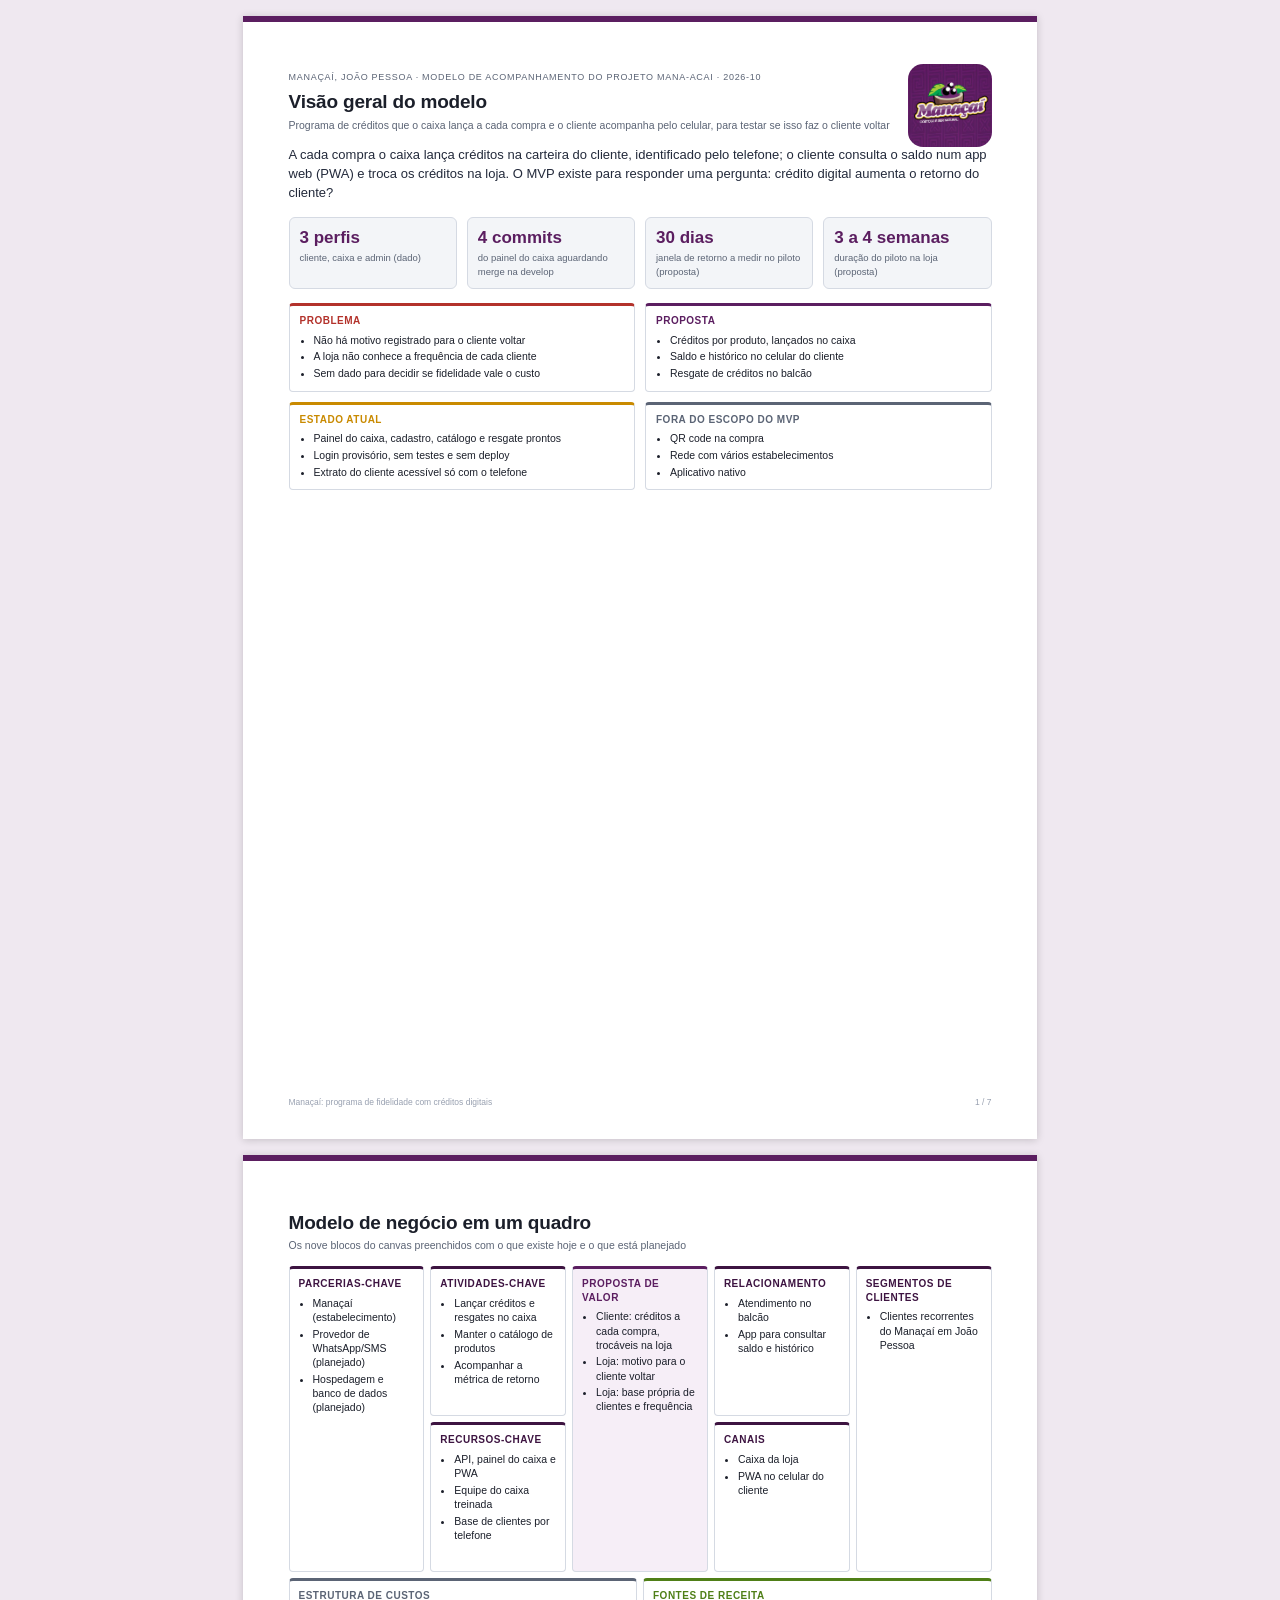
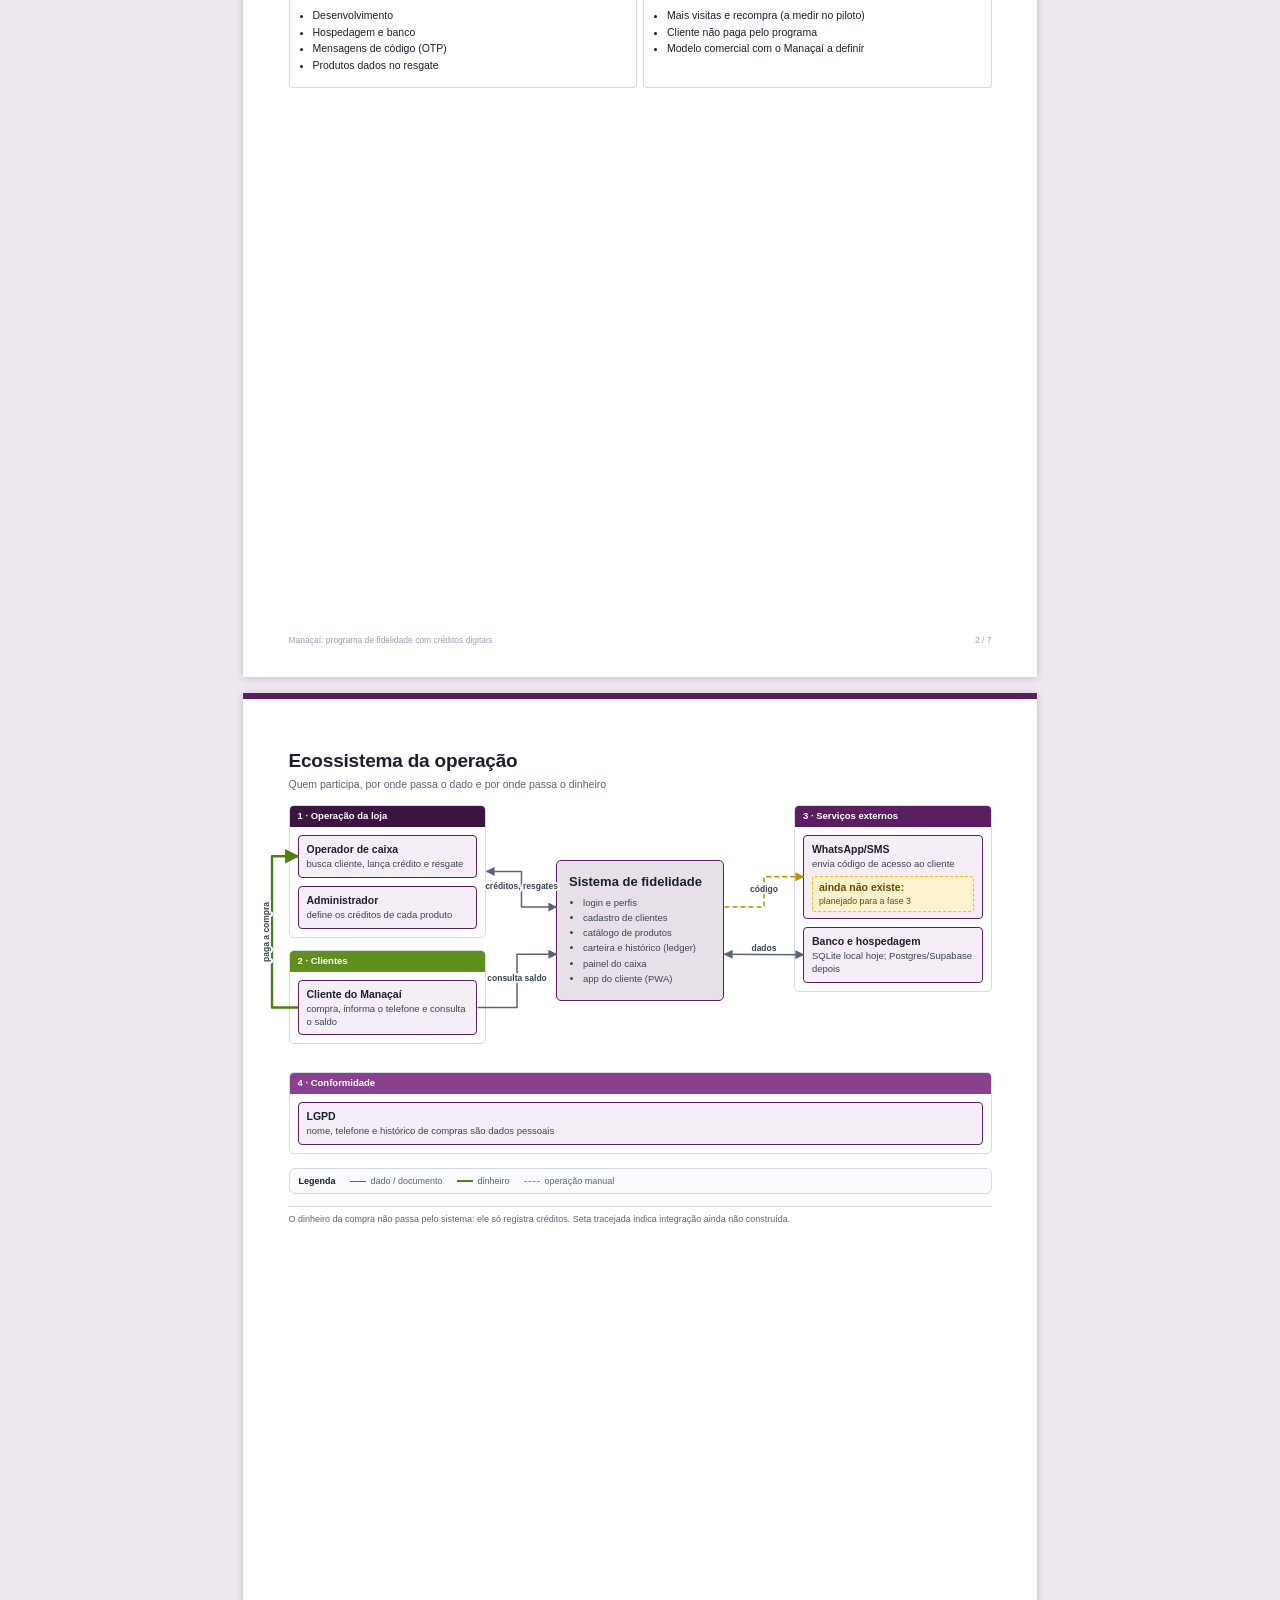
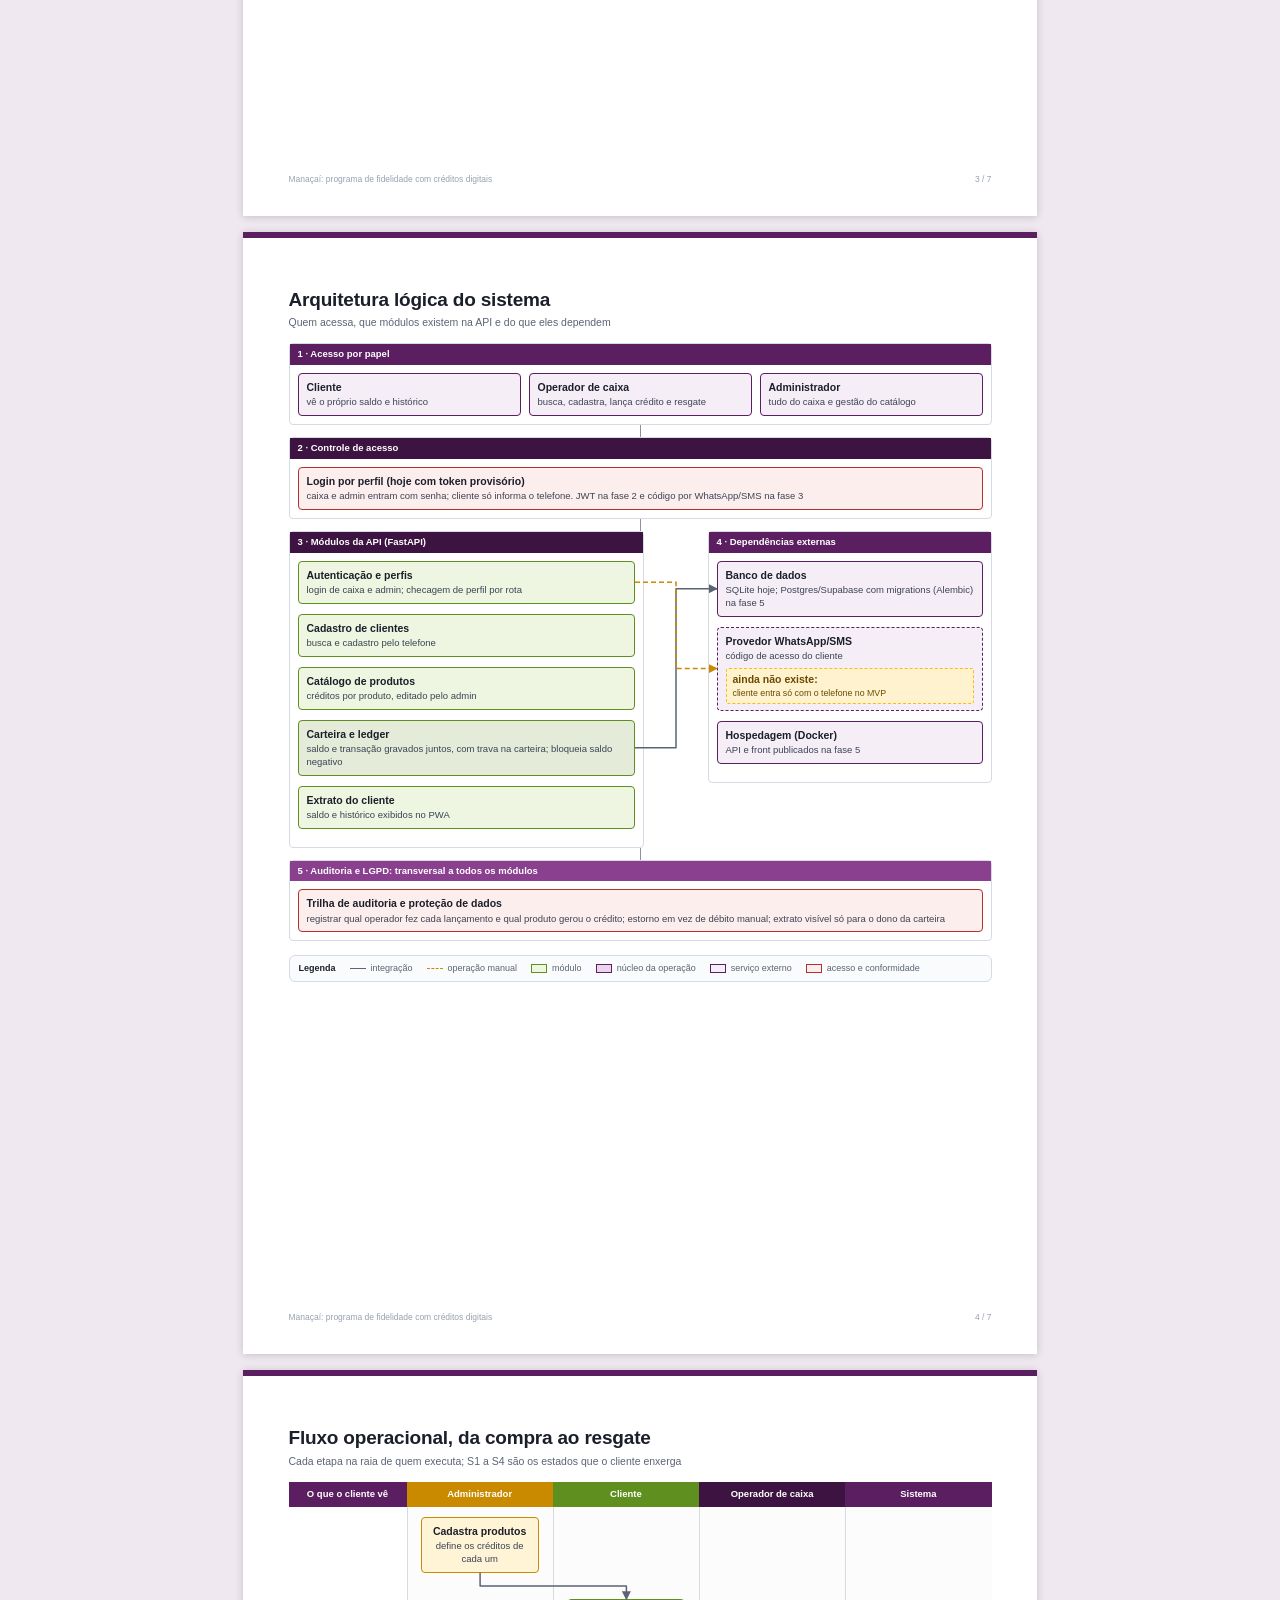
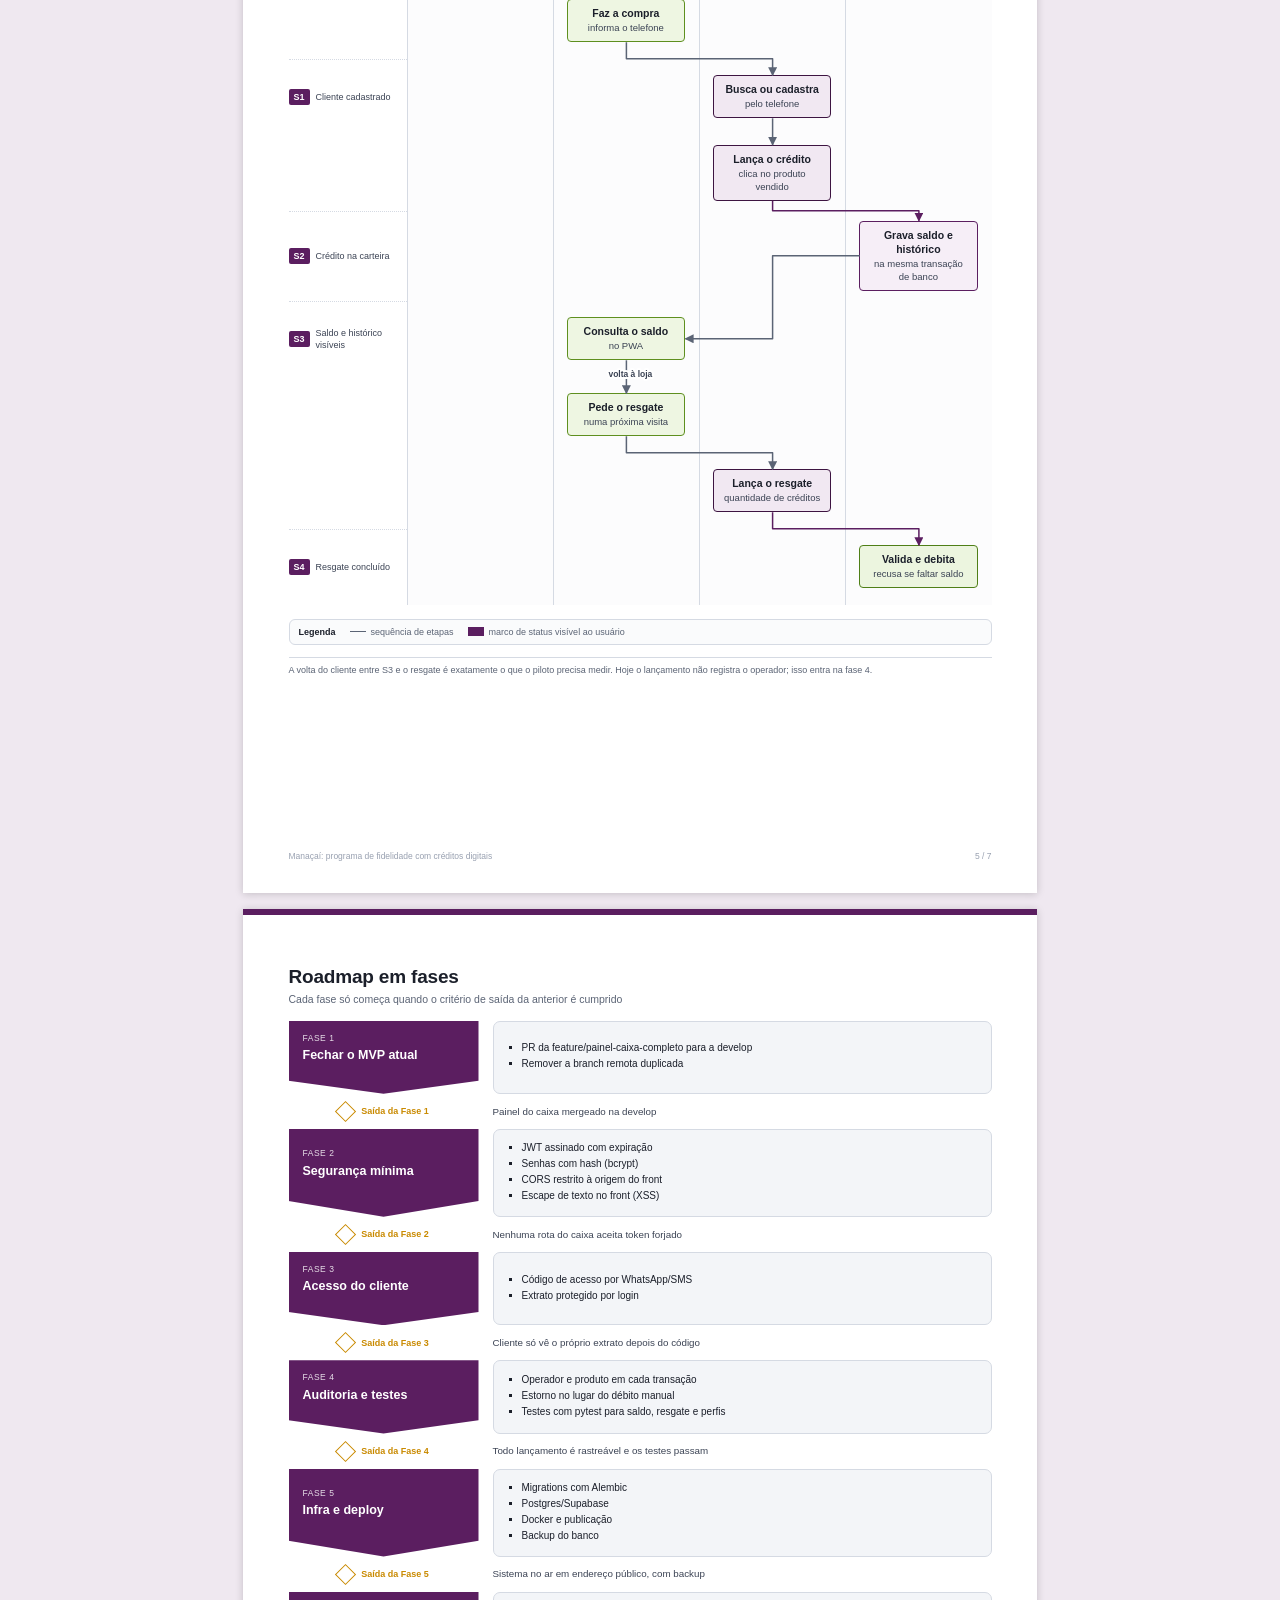
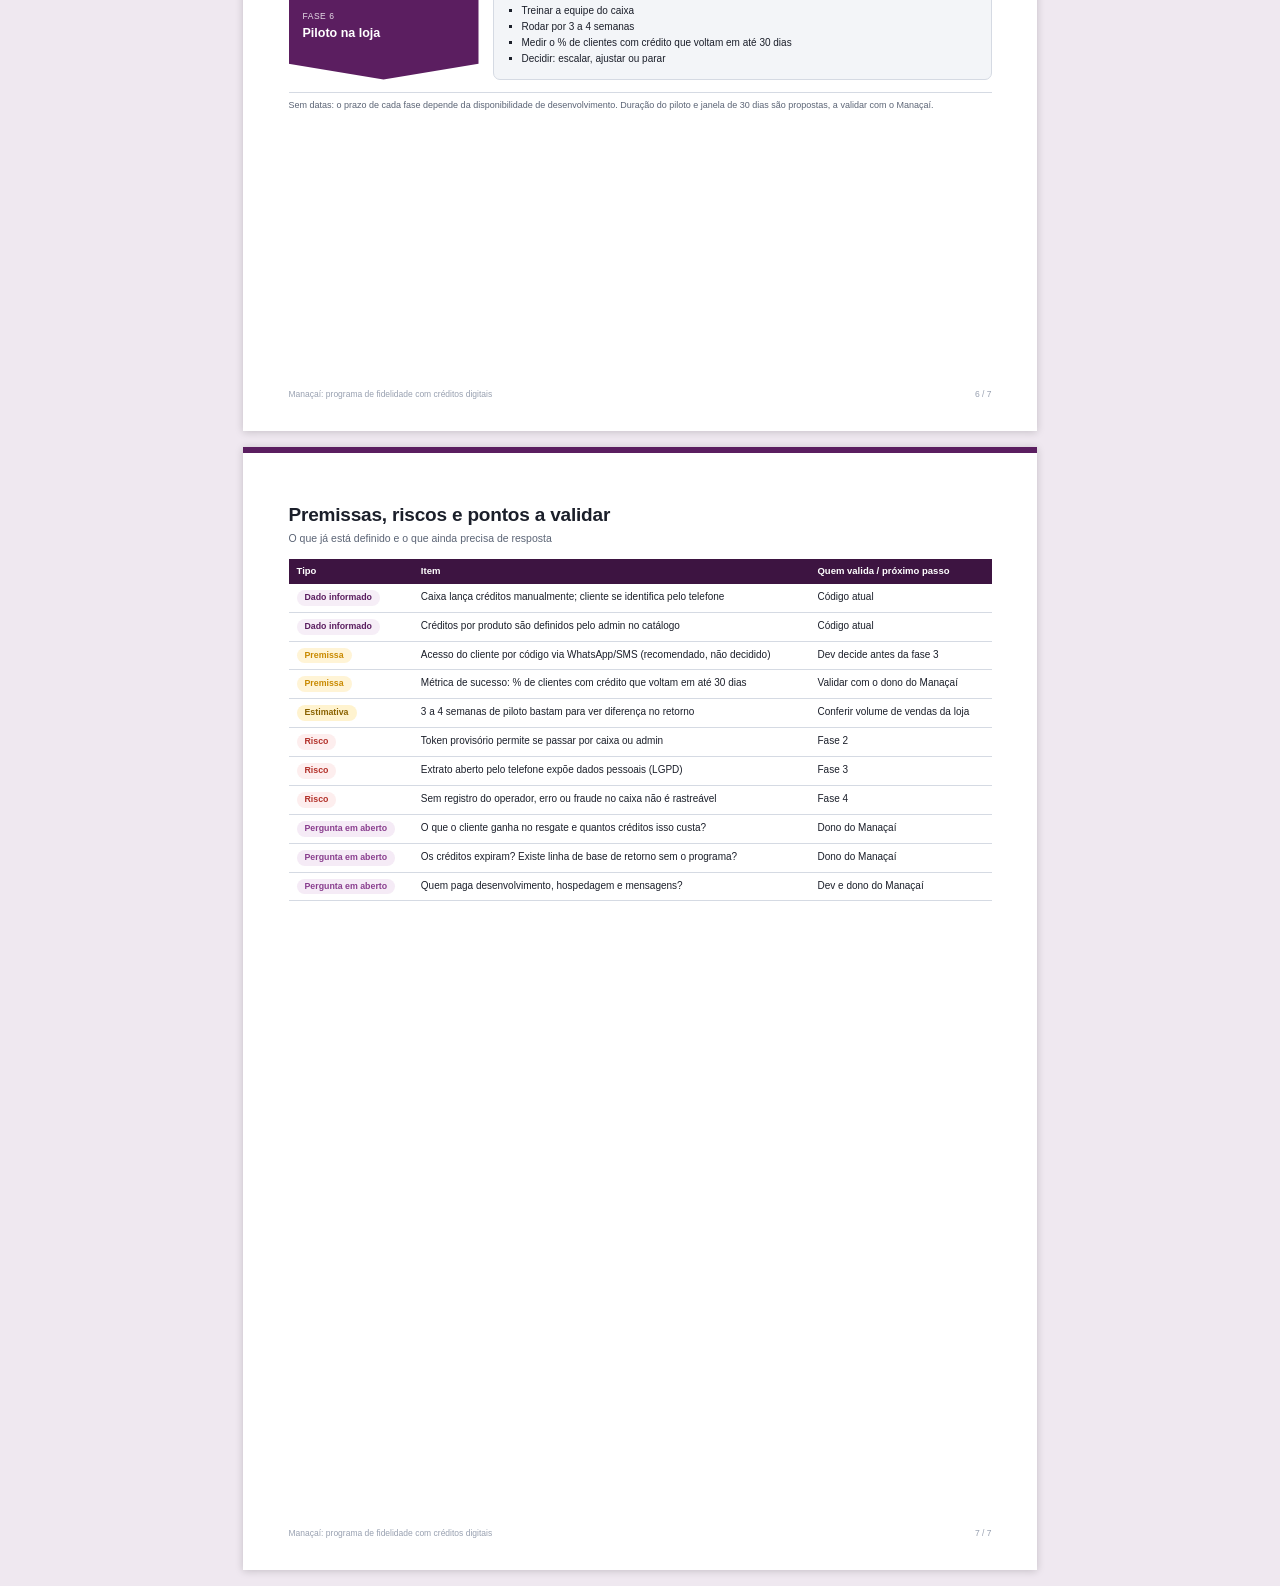
==== commit 422865e5: "docs(modelo): aplica identidade visual do Manaçaí no modelo de negócio Adiciona business-model/build" ====
--- a/business-model/modelo.html
+++ b/business-model/modelo.html
@@ -1,9 +1,9 @@
-<!doctype html><html lang="pt-BR"><head><meta charset="utf-8"><meta name="viewport" content="width=device-width,initial-scale=1"><title>Maná: programa de fidelidade com créditos digitais</title><style>
-:root{--ink:#1b1f2a;--muted:#5b6475;--line:#d5dae3;--card:#f3f5f8;--amber:#d9a521;--amber-soft:#fff3cf;
+<!doctype html><html lang="pt-BR"><head><meta charset="utf-8"><meta name="viewport" content="width=device-width,initial-scale=1"><title>Manaçaí: programa de fidelidade com créditos digitais</title><style>
+:root{--ink:#1b1f2a;--muted:#5b6475;--line:#d5dae3;--card:#f3f5f8;--amber:#fbb91c;--amber-soft:#fff3cf;
 --font:Inter,"Helvetica Neue",Helvetica,Arial,sans-serif}
 *{box-sizing:border-box}
 html{-webkit-print-color-adjust:exact;print-color-adjust:exact}
-body{margin:0;background:#e9ecf1;font-family:var(--font);color:var(--ink);font-size:10.5px;line-height:1.35}
+body{margin:0;background:#efe8f0;font-family:var(--font);color:var(--ink);font-size:10.5px;line-height:1.35}
 .page{width:210mm;min-height:297mm;margin:16px auto;padding:13mm 12mm 17mm;background:#fff;position:relative;
 box-shadow:0 1px 8px rgba(0,0,0,.18)}
 .eyebrow{font-size:9px;letter-spacing:.08em;text-transform:uppercase;color:var(--muted);margin-bottom:6px}
@@ -16,11 +16,11 @@
 .legend b{color:var(--ink)}
 .lg{display:inline-flex;align-items:center;gap:5px}
 .sw{display:inline-block;width:16px;height:9px}
-.sw.line{height:0;border-top:1.6px solid #5b6475}.sw.dashed{height:0;border-top:1.6px dashed #c4601a}
-.sw.money{height:0;border-top:2.4px solid #2e7d4f}
-.sw.mod{border:1.4px solid #1f7a78;background:#e4f3f2}.sw.core{border:1.6px solid #2a4fa8;background:#d3e0f6}
-.sw.ext{border:1.4px solid #2a4fa8;background:#eaf0fb}.sw.comp{border:1.4px solid #b3322b;background:#fdeeee}
-.sw.stat{background:#2a4fa8;height:9px}
+.sw.line{height:0;border-top:1.6px solid #5b6475}.sw.dashed{height:0;border-top:1.6px dashed #c98a00}
+.sw.money{height:0;border-top:2.4px solid #4f7f17}
+.sw.mod{border:1.4px solid #5e8f1f;background:#eef6e2}.sw.core{border:1.6px solid #5b1e60;background:#e9d5eb}
+.sw.ext{border:1.4px solid #5b1e60;background:#f6eef7}.sw.comp{border:1.4px solid #b3322b;background:#fdeeee}
+.sw.stat{background:#5b1e60;height:9px}
 /* cards */
 .card{border:1.2px solid var(--c);background:var(--cs);border-radius:4px;padding:6px 8px;margin:0 0 8px}
 .card:last-child{margin-bottom:0}
@@ -35,7 +35,7 @@
 .lead{font-size:13px;line-height:1.45;margin:0 0 14px;color:#232a3b}
 .kpis{display:flex;gap:10px;margin-bottom:14px}
 .kpi{flex:1;border:1px solid var(--line);border-radius:6px;padding:9px 10px;background:var(--card)}
-.kpi strong{display:block;font-size:17px;color:#2a4fa8}.kpi span{color:var(--muted);font-size:9.5px}
+.kpi strong{display:block;font-size:17px;color:#5b1e60}.kpi span{color:var(--muted);font-size:9.5px}
 .blocks{display:grid;grid-template-columns:1fr 1fr;gap:10px}
 .blk{border:1px solid var(--line);border-top:3px solid var(--c);border-radius:4px;padding:8px 10px}
 .blk h3,.cv h3{margin:0 0 5px;font-size:10px;text-transform:uppercase;letter-spacing:.05em;color:var(--c)}
@@ -69,13 +69,13 @@
 /* roadmap */
 .roadmap{display:flex;flex-direction:column}
 .ph-row{display:grid;grid-template-columns:190px 1fr;gap:14px}
-.ph{background:#2a4fa8;color:#fff;padding:12px 14px 30px;clip-path:polygon(0 0,100% 0,100% 82%,50% 100%,0 82%);display:flex;flex-direction:column;justify-content:center}
+.ph{background:#5b1e60;color:#fff;padding:12px 14px 30px;clip-path:polygon(0 0,100% 0,100% 82%,50% 100%,0 82%);display:flex;flex-direction:column;justify-content:center}
 .ph small{font-size:8.5px;letter-spacing:.06em;opacity:.85}.ph b{font-size:12.5px;margin-top:3px}
 .ph-card{background:var(--card);border:1px solid var(--line);border-radius:7px;padding:11px 14px;display:flex;align-items:center}
-.ph-card ul{list-style:square;color:#2a4fa8}.ph-card li{color:var(--ink);font-size:10px}
+.ph-card ul{list-style:square;color:#5b1e60}.ph-card li{color:var(--ink);font-size:10px}
 .ph-exit{display:grid;grid-template-columns:190px 1fr;gap:14px;align-items:center;padding:10px 0}
-.ex-l{display:flex;align-items:center;gap:8px;justify-content:center;color:#c4601a;font-size:9px}
-.dia{width:15px;height:15px;border:1.5px solid #c4601a;transform:rotate(45deg);display:inline-block;background:#fff}
+.ex-l{display:flex;align-items:center;gap:8px;justify-content:center;color:#c98a00;font-size:9px}
+.dia{width:15px;height:15px;border:1.5px solid #c98a00;transform:rotate(45deg);display:inline-block;background:#fff}
 .ex-r{font-size:9.8px;color:#3b4354}
 /* gantt */
 .gsc{margin-bottom:22px}
@@ -87,7 +87,7 @@
 .g-row{height:24px;position:relative}
 .gl{position:absolute;top:0;bottom:22px;width:0;border-left:1px solid #e4e8ef}
 .g-band{position:absolute;top:0;bottom:22px;background:rgba(31,122,120,.14);border-left:1px solid rgba(31,122,120,.3);border-right:1px solid rgba(31,122,120,.3)}
-.g-band span{position:absolute;top:-14px;left:50%;transform:translateX(-50%);white-space:nowrap;font-weight:700;font-size:8.5px;color:#1f7a78}
+.g-band span{position:absolute;top:-14px;left:50%;transform:translateX(-50%);white-space:nowrap;font-weight:700;font-size:8.5px;color:#5e8f1f}
 .bar{position:absolute;top:5px;height:14px;border-radius:2px}
 .bar.solid{background:var(--c)}.bar.dashed{background:var(--cs);border:1.4px dashed var(--c)}
 .wh{position:absolute;top:11px;height:0;border-top:1.4px solid #1b1f2a}
@@ -103,21 +103,26 @@
 .sl-cell{padding:10px 14px;display:flex;gap:6px;align-items:center;justify-content:center;z-index:1}
 .sl-cell .card{margin:0;flex:1;text-align:center}
 .st-cell{display:flex;align-items:center;gap:6px;padding:4px 6px 4px 0;font-size:9px;color:#3b4354;border-top:1px dotted var(--line)}
-.st-code{background:#2a4fa8;color:#fff;font-weight:700;border-radius:2px;padding:2px 5px;font-size:9px}
+.st-code{background:#5b1e60;color:#fff;font-weight:700;border-radius:2px;padding:2px 5px;font-size:9px}
 /* assumptions */
 .as{width:100%;border-collapse:collapse;font-size:10px}
-.as th{text-align:left;background:#1d2b4a;color:#fff;padding:6px 8px;font-size:9.5px}
+.as th{text-align:left;background:#3d1441;color:#fff;padding:6px 8px;font-size:9.5px}
 .as td{border-bottom:1px solid var(--line);padding:6px 8px;vertical-align:top}
 .bd{display:inline-block;border-radius:10px;padding:2px 8px;font-size:8.8px;font-weight:700;white-space:nowrap}
-.bd-dado{background:#eaf0fb;color:#2a4fa8}.bd-premissa{background:#fdf0e3;color:#c4601a}
+.bd-dado{background:#f6eef7;color:#5b1e60}.bd-premissa{background:#fff4d6;color:#c98a00}
 .bd-estimativa{background:#fff3cf;color:#8a6200}.bd-risco{background:#fdeeee;color:#b3322b}
-.bd-pergunta{background:#f0ebf8;color:#5b3d9a}
+.bd-pergunta{background:#f5ebf6;color:#8a3f8f}
 @page{size:A4;margin:0}
 @media print{body{background:#fff}.page{margin:0;box-shadow:none;break-after:page;height:297mm;overflow:hidden}}
-</style></head><body><section class="page"><div class="eyebrow">Maná (ex-Maná Açaí), João Pessoa · Modelo de acompanhamento do projeto mana-acai · 2026-10</div><h1>Visão geral do modelo</h1><p class="sub">Programa de créditos que o caixa lança a cada compra e o cliente acompanha pelo celular, para testar se isso faz o cliente voltar</p><div class="body"><p class="lead">A cada compra o caixa lança créditos na carteira do cliente, identificado pelo telefone; o cliente consulta o saldo num app web (PWA) e troca os créditos na loja. O MVP existe para responder uma pergunta: crédito digital aumenta o retorno do cliente?</p><div class="kpis"><div class="kpi"><strong>3 perfis</strong><span>cliente, caixa e admin (dado)</span></div><div class="kpi"><strong>4 commits</strong><span>do painel do caixa aguardando merge na develop</span></div><div class="kpi"><strong>30 dias</strong><span>janela de retorno a medir no piloto (proposta)</span></div><div class="kpi"><strong>3 a 4 semanas</strong><span>duração do piloto na loja (proposta)</span></div></div><div class="blocks"><div class="blk" style="--c:#b3322b;--cs:#fdeeee"><h3>Problema</h3><ul><li>Não há motivo registrado para o cliente voltar</li><li>A loja não conhece a frequência de cada cliente</li><li>Sem dado para decidir se fidelidade vale o custo</li></ul></div><div class="blk" style="--c:#2a4fa8;--cs:#eaf0fb"><h3>Proposta</h3><ul><li>Créditos por produto, lançados no caixa</li><li>Saldo e histórico no celular do cliente</li><li>Resgate de créditos no balcão</li></ul></div><div class="blk" style="--c:#c4601a;--cs:#fdf0e3"><h3>Estado atual</h3><ul><li>Painel do caixa, cadastro, catálogo e resgate prontos</li><li>Login provisório, sem testes e sem deploy</li><li>Extrato do cliente acessível só com o telefone</li></ul></div><div class="blk" style="--c:#5b6475;--cs:#f1f3f6"><h3>Fora do escopo do MVP</h3><ul><li>QR code na compra</li><li>Rede com vários estabelecimentos</li><li>Aplicativo nativo</li></ul></div></div></div><div class="pf"><span>Maná: programa de fidelidade com créditos digitais</span><span>1 / 7</span></div></section><section class="page"><h1>Modelo de negócio em um quadro</h1><p class="sub">Os nove blocos do canvas preenchidos com o que existe hoje e o que está planejado</p><div class="body"><div class="canvas"><div class="cv cv-p" style="--c:#1d2b4a;--cs:#e8ebf2"><h3>Parcerias-chave</h3><ul><li>Maná (estabelecimento)</li><li>Provedor de WhatsApp/SMS (planejado)</li><li>Hospedagem e banco de dados (planejado)</li></ul></div><div class="cv cv-a" style="--c:#1d2b4a;--cs:#e8ebf2"><h3>Atividades-chave</h3><ul><li>Lançar créditos e resgates no caixa</li><li>Manter o catálogo de produtos</li><li>Acompanhar a métrica de retorno</li></ul></div><div class="cv cv-r" style="--c:#1d2b4a;--cs:#e8ebf2"><h3>Recursos-chave</h3><ul><li>API, painel do caixa e PWA</li><li>Equipe do caixa treinada</li><li>Base de clientes por telefone</li></ul></div><div class="cv cv-v" style="--c:#2a4fa8;--cs:#eaf0fb"><h3>Proposta de valor</h3><ul><li>Cliente: créditos a cada compra, trocáveis na loja</li><li>Loja: motivo para o cliente voltar</li><li>Loja: base própria de clientes e frequência</li></ul></div><div class="cv cv-l" style="--c:#1d2b4a;--cs:#e8ebf2"><h3>Relacionamento</h3><ul><li>Atendimento no balcão</li><li>App para consultar saldo e histórico</li></ul></div><div class="cv cv-c" style="--c:#1d2b4a;--cs:#e8ebf2"><h3>Canais</h3><ul><li>Caixa da loja</li><li>PWA no celular do cliente</li></ul></div><div class="cv cv-s" style="--c:#1d2b4a;--cs:#e8ebf2"><h3>Segmentos de clientes</h3><ul><li>Clientes recorrentes do Maná em João Pessoa</li></ul></div><div class="cv cv-k" style="--c:#5b6475;--cs:#f1f3f6"><h3>Estrutura de custos</h3><ul><li>Desenvolvimento</li><li>Hospedagem e banco</li><li>Mensagens de código (OTP)</li><li>Produtos dados no resgate</li></ul></div><div class="cv cv-f" style="--c:#2e7d4f;--cs:#e6f4ec"><h3>Fontes de receita</h3><ul><li>Mais visitas e recompra (a medir no piloto)</li><li>Cliente não paga pelo programa</li><li>Modelo comercial com o Maná a definir</li></ul></div></div></div><div class="pf"><span>Maná: programa de fidelidade com créditos digitais</span><span>2 / 7</span></div></section><section class="page"><h1>Ecossistema da operação</h1><p class="sub">Quem participa, por onde passa o dado e por onde passa o dinheiro</p><div class="body"><div class="dg eco" data-links="[{&quot;from&quot;: &quot;g-loja&quot;, &quot;to&quot;: &quot;center&quot;, &quot;label&quot;: &quot;créditos, resgates&quot;, &quot;both&quot;: true}, {&quot;from&quot;: &quot;cliente&quot;, &quot;to&quot;: &quot;center&quot;, &quot;label&quot;: &quot;consulta saldo&quot;}, {&quot;from&quot;: &quot;center&quot;, &quot;to&quot;: &quot;otp&quot;, &quot;label&quot;: &quot;código&quot;, &quot;kind&quot;: &quot;manual&quot;}, {&quot;from&quot;: &quot;center&quot;, &quot;to&quot;: &quot;banco&quot;, &quot;label&quot;: &quot;dados&quot;, &quot;both&quot;: true}, {&quot;from&quot;: &quot;cliente&quot;, &quot;to&quot;: &quot;caixa&quot;, &quot;label&quot;: &quot;paga a compra&quot;, &quot;kind&quot;: &quot;money&quot;, &quot;route&quot;: &quot;outer-left&quot;}]"><div class="eco-cols"><div class="eco-side"><div class="grp" style="--c:#1d2b4a;--cs:#e8ebf2" data-id="g-loja"><div class="grp-h">1 · Operação da loja</div><div class="grp-b"><div class="card" style="--c:#2a4fa8;--cs:#eaf0fb" data-id="caixa"><b>Operador de caixa</b><p>busca cliente, lança crédito e resgate</p></div><div class="card" style="--c:#2a4fa8;--cs:#eaf0fb" data-id="admin"><b>Administrador</b><p>define os créditos de cada produto</p></div></div></div><div class="grp" style="--c:#1f7a78;--cs:#e4f3f2" data-id="g-cliente"><div class="grp-h">2 · Clientes</div><div class="grp-b"><div class="card" style="--c:#2a4fa8;--cs:#eaf0fb" data-id="cliente"><b>Cliente do Maná</b><p>compra, informa o telefone e consulta o saldo</p></div></div></div></div><div class="eco-mid"><div class="center" data-id="center" style="--c:#2a4fa8;--cs:#eaf0fb"><b>Sistema de fidelidade</b><ul><li>login e perfis</li><li>cadastro de clientes</li><li>catálogo de produtos</li><li>carteira e histórico (ledger)</li><li>painel do caixa</li><li>app do cliente (PWA)</li></ul></div></div><div class="eco-side"><div class="grp" style="--c:#2a4fa8;--cs:#eaf0fb" data-id="g-ext"><div class="grp-h">3 · Serviços externos</div><div class="grp-b"><div class="card" style="--c:#2a4fa8;--cs:#eaf0fb" data-id="otp"><b>WhatsApp/SMS</b><p>envia código de acesso ao cliente</p><div class="tag"><b>ainda não existe:</b> planejado para a fase 3</div></div><div class="card" style="--c:#2a4fa8;--cs:#eaf0fb" data-id="banco"><b>Banco e hospedagem</b><p>SQLite local hoje; Postgres/Supabase depois</p></div></div></div></div></div><div class="eco-bottom"><div class="grp grp-row" style="--c:#5b3d9a;--cs:#f0ebf8" data-id="g-reg"><div class="grp-h">4 · Conformidade</div><div class="grp-b"><div class="card" style="--c:#2a4fa8;--cs:#eaf0fb"><b>LGPD</b><p>nome, telefone e histórico de compras são dados pessoais</p></div></div></div></div></div></div><div class="legend"><b>Legenda</b><span class="lg"><i class="sw line"></i>dado / documento</span><span class="lg"><i class="sw money"></i>dinheiro</span><span class="lg"><i class="sw dashed"></i>operação manual</span></div><p class="note">O dinheiro da compra não passa pelo sistema: ele só registra créditos. Seta tracejada indica integração ainda não construída.</p><div class="pf"><span>Maná: programa de fidelidade com créditos digitais</span><span>3 / 7</span></div></section><section class="page"><h1>Arquitetura lógica do sistema</h1><p class="sub">Quem acessa, que módulos existem na API e do que eles dependem</p><div class="body"><div class="band" style="--c:#2a4fa8;--cs:#eaf0fb"><div class="band-h">1 · Acesso por papel</div><div class="band-b"><div class="row"><div class="card slim" style="--c:#2a4fa8;--cs:#eaf0fb"><b>Cliente</b><p>vê o próprio saldo e histórico</p></div><div class="card slim" style="--c:#2a4fa8;--cs:#eaf0fb"><b>Operador de caixa</b><p>busca, cadastra, lança crédito e resgate</p></div><div class="card slim" style="--c:#2a4fa8;--cs:#eaf0fb"><b>Administrador</b><p>tudo do caixa e gestão do catálogo</p></div></div></div></div><div class="vsep"></div><div class="band" style="--c:#1d2b4a;--cs:#e8ebf2"><div class="band-h">2 · Controle de acesso</div><div class="band-b"><div class="card" style="--c:#b3322b;--cs:#fdeeee"><b>Login por perfil (hoje com token provisório)</b><p>caixa e admin entram com senha; cliente só informa o telefone. JWT na fase 2 e código por WhatsApp/SMS na fase 3</p></div></div></div><div class="vsep"></div><div class="dg arch-cols" data-links="[{&quot;from&quot;: &quot;m-ledger&quot;, &quot;to&quot;: &quot;x-db&quot;}, {&quot;from&quot;: &quot;m-auth&quot;, &quot;to&quot;: &quot;x-otp&quot;, &quot;kind&quot;: &quot;manual&quot;}]"><div class="arch-l"><div class="band" style="--c:#1d2b4a;--cs:#e8ebf2"><div class="band-h">3 · Módulos da API (FastAPI)</div><div class="band-b"><div class="card" style="--c:#1f7a78;--cs:#e4f3f2" data-id="m-auth"><b>Autenticação e perfis</b><p>login de caixa e admin; checagem de perfil por rota</p></div><div class="card" style="--c:#1f7a78;--cs:#e4f3f2" data-id="m-cli"><b>Cadastro de clientes</b><p>busca e cadastro pelo telefone</p></div><div class="card" style="--c:#1f7a78;--cs:#e4f3f2" data-id="m-cat"><b>Catálogo de produtos</b><p>créditos por produto, editado pelo admin</p></div><div class="card core" style="--c:#1f7a78;--cs:#e4f3f2" data-id="m-ledger"><b>Carteira e ledger</b><p>saldo e transação gravados juntos, com trava na carteira; bloqueia saldo negativo</p></div><div class="card" style="--c:#1f7a78;--cs:#e4f3f2" data-id="m-ext"><b>Extrato do cliente</b><p>saldo e histórico exibidos no PWA</p></div></div></div></div><div class="arch-r"><div class="band" style="--c:#2a4fa8;--cs:#eaf0fb"><div class="band-h">4 · Dependências externas</div><div class="band-b"><div class="card" style="--c:#2a4fa8;--cs:#eaf0fb" data-id="x-db"><b>Banco de dados</b><p>SQLite hoje; Postgres/Supabase com migrations (Alembic) na fase 5</p></div><div class="card dashed" style="--c:#2a4fa8;--cs:#eaf0fb" data-id="x-otp"><b>Provedor WhatsApp/SMS</b><p>código de acesso do cliente</p><div class="tag"><b>ainda não existe:</b> cliente entra só com o telefone no MVP</div></div><div class="card" style="--c:#2a4fa8;--cs:#eaf0fb" data-id="x-host"><b>Hospedagem (Docker)</b><p>API e front publicados na fase 5</p></div></div></div></div></div><div class="vsep"></div><div class="band" style="--c:#5b3d9a;--cs:#f0ebf8"><div class="band-h">5 · Auditoria e LGPD: transversal a todos os módulos</div><div class="band-b"><div class="card" style="--c:#b3322b;--cs:#fdeeee"><b>Trilha de auditoria e proteção de dados</b><p>registrar qual operador fez cada lançamento e qual produto gerou o crédito; estorno em vez de débito manual; extrato visível só para o dono da carteira</p></div></div></div></div><div class="legend"><b>Legenda</b><span class="lg"><i class="sw line"></i>integração</span><span class="lg"><i class="sw dashed"></i>operação manual</span><span class="lg"><i class="sw mod"></i>módulo</span><span class="lg"><i class="sw core"></i>núcleo da operação</span><span class="lg"><i class="sw ext"></i>serviço externo</span><span class="lg"><i class="sw comp"></i>acesso e conformidade</span></div><div class="pf"><span>Maná: programa de fidelidade com créditos digitais</span><span>4 / 7</span></div></section><section class="page"><h1>Fluxo operacional, da compra ao resgate</h1><p class="sub">Cada etapa na raia de quem executa; S1 a S4 são os estados que o cliente enxerga</p><div class="body"><div class="dg swim" data-links="[{&quot;from&quot;: &quot;s-cat&quot;, &quot;to&quot;: &quot;s-compra&quot;}, {&quot;from&quot;: &quot;s-compra&quot;, &quot;to&quot;: &quot;s-busca&quot;}, {&quot;from&quot;: &quot;s-busca&quot;, &quot;to&quot;: &quot;s-lanca&quot;}, {&quot;from&quot;: &quot;s-lanca&quot;, &quot;to&quot;: &quot;s-grava&quot;, &quot;kind&quot;: &quot;data&quot;}, {&quot;from&quot;: &quot;s-grava&quot;, &quot;to&quot;: &quot;s-consulta&quot;}, {&quot;from&quot;: &quot;s-consulta&quot;, &quot;to&quot;: &quot;s-pede&quot;, &quot;label&quot;: &quot;volta à loja&quot;}, {&quot;from&quot;: &quot;s-pede&quot;, &quot;to&quot;: &quot;s-resgate&quot;}, {&quot;from&quot;: &quot;s-resgate&quot;, &quot;to&quot;: &quot;s-debita&quot;, &quot;kind&quot;: &quot;data&quot;}]"><div class="sl" style="grid-template-columns:118px repeat(4,1fr);grid-template-rows:auto repeat(9,minmax(76px,auto))"><div class="sl-h sl-status" style="grid-column:1;grid-row:1;--c:#2a4fa8;--cs:#eaf0fb">O que o cliente vê</div><div class="sl-h" style="grid-column:2;grid-row:1;--c:#c4601a;--cs:#fdf0e3">Administrador</div><div class="sl-h" style="grid-column:3;grid-row:1;--c:#1f7a78;--cs:#e4f3f2">Cliente</div><div class="sl-h" style="grid-column:4;grid-row:1;--c:#1d2b4a;--cs:#e8ebf2">Operador de caixa</div><div class="sl-h" style="grid-column:5;grid-row:1;--c:#2a4fa8;--cs:#eaf0fb">Sistema</div><div class="sl-bg" style="grid-column:2;grid-row:2 / span 9"></div><div class="sl-bg" style="grid-column:3;grid-row:2 / span 9"></div><div class="sl-bg" style="grid-column:4;grid-row:2 / span 9"></div><div class="sl-bg" style="grid-column:5;grid-row:2 / span 9"></div><div class="st-cell" style="grid-column:1;grid-row:4"><span class="st-code">S1</span><span>Cliente cadastrado</span></div><div class="st-cell" style="grid-column:1;grid-row:6"><span class="st-code">S2</span><span>Crédito na carteira</span></div><div class="st-cell" style="grid-column:1;grid-row:7"><span class="st-code">S3</span><span>Saldo e histórico visíveis</span></div><div class="st-cell" style="grid-column:1;grid-row:10"><span class="st-code">S4</span><span>Resgate concluído</span></div><div class="sl-cell" style="grid-column:2;grid-row:2"><div class="card step" style="--c:#c4601a;--cs:#fdf0e3" data-id="s-cat"><b>Cadastra produtos</b><p>define os créditos de cada um</p></div></div><div class="sl-cell" style="grid-column:3;grid-row:3"><div class="card step" style="--c:#1f7a78;--cs:#e4f3f2" data-id="s-compra"><b>Faz a compra</b><p>informa o telefone</p></div></div><div class="sl-cell" style="grid-column:4;grid-row:4"><div class="card step" style="--c:#1d2b4a;--cs:#e8ebf2" data-id="s-busca"><b>Busca ou cadastra</b><p>pelo telefone</p></div></div><div class="sl-cell" style="grid-column:4;grid-row:5"><div class="card step" style="--c:#1d2b4a;--cs:#e8ebf2" data-id="s-lanca"><b>Lança o crédito</b><p>clica no produto vendido</p></div></div><div class="sl-cell" style="grid-column:5;grid-row:6"><div class="card step" style="--c:#2a4fa8;--cs:#eaf0fb" data-id="s-grava"><b>Grava saldo e histórico</b><p>na mesma transação de banco</p></div></div><div class="sl-cell" style="grid-column:3;grid-row:7"><div class="card step" style="--c:#1f7a78;--cs:#e4f3f2" data-id="s-consulta"><b>Consulta o saldo</b><p>no PWA</p></div></div><div class="sl-cell" style="grid-column:3;grid-row:8"><div class="card step" style="--c:#1f7a78;--cs:#e4f3f2" data-id="s-pede"><b>Pede o resgate</b><p>numa próxima visita</p></div></div><div class="sl-cell" style="grid-column:4;grid-row:9"><div class="card step" style="--c:#1d2b4a;--cs:#e8ebf2" data-id="s-resgate"><b>Lança o resgate</b><p>quantidade de créditos</p></div></div><div class="sl-cell" style="grid-column:5;grid-row:10"><div class="card step" style="--c:#2e7d4f;--cs:#e6f4ec" data-id="s-debita"><b>Valida e debita</b><p>recusa se faltar saldo</p></div></div></div></div></div><div class="legend"><b>Legenda</b><span class="lg"><i class="sw line"></i>sequência de etapas</span><span class="lg"><i class="sw stat"></i>marco de status visível ao usuário</span></div><p class="note">A volta do cliente entre S3 e o resgate é exatamente o que o piloto precisa medir. Hoje o lançamento não registra o operador; isso entra na fase 4.</p><div class="pf"><span>Maná: programa de fidelidade com créditos digitais</span><span>5 / 7</span></div></section><section class="page"><h1>Roadmap em fases</h1><p class="sub">Cada fase só começa quando o critério de saída da anterior é cumprido</p><div class="body"><div class="roadmap"><div class="ph-row"><div class="ph"><small>FASE 1</small><b>Fechar o MVP atual</b></div><div class="ph-card"><ul><li>PR da feature/painel-caixa-completo para a develop</li><li>Remover a branch remota duplicada</li></ul></div></div><div class="ph-exit"><div class="ex-l"><i class="dia"></i><b>Saída da Fase 1</b></div><div class="ex-r">Painel do caixa mergeado na develop</div></div><div class="ph-row"><div class="ph"><small>FASE 2</small><b>Segurança mínima</b></div><div class="ph-card"><ul><li>JWT assinado com expiração</li><li>Senhas com hash (bcrypt)</li><li>CORS restrito à origem do front</li><li>Escape de texto no front (XSS)</li></ul></div></div><div class="ph-exit"><div class="ex-l"><i class="dia"></i><b>Saída da Fase 2</b></div><div class="ex-r">Nenhuma rota do caixa aceita token forjado</div></div><div class="ph-row"><div class="ph"><small>FASE 3</small><b>Acesso do cliente</b></div><div class="ph-card"><ul><li>Código de acesso por WhatsApp/SMS</li><li>Extrato protegido por login</li></ul></div></div><div class="ph-exit"><div class="ex-l"><i class="dia"></i><b>Saída da Fase 3</b></div><div class="ex-r">Cliente só vê o próprio extrato depois do código</div></div><div class="ph-row"><div class="ph"><small>FASE 4</small><b>Auditoria e testes</b></div><div class="ph-card"><ul><li>Operador e produto em cada transação</li><li>Estorno no lugar do débito manual</li><li>Testes com pytest para saldo, resgate e perfis</li></ul></div></div><div class="ph-exit"><div class="ex-l"><i class="dia"></i><b>Saída da Fase 4</b></div><div class="ex-r">Todo lançamento é rastreável e os testes passam</div></div><div class="ph-row"><div class="ph"><small>FASE 5</small><b>Infra e deploy</b></div><div class="ph-card"><ul><li>Migrations com Alembic</li><li>Postgres/Supabase</li><li>Docker e publicação</li><li>Backup do banco</li></ul></div></div><div class="ph-exit"><div class="ex-l"><i class="dia"></i><b>Saída da Fase 5</b></div><div class="ex-r">Sistema no ar em endereço público, com backup</div></div><div class="ph-row"><div class="ph"><small>FASE 6</small><b>Piloto na loja</b></div><div class="ph-card"><ul><li>Treinar a equipe do caixa</li><li>Rodar por 3 a 4 semanas</li><li>Medir o % de clientes com crédito que voltam em até 30 dias</li><li>Decidir: escalar, ajustar ou parar</li></ul></div></div></div></div><p class="note">Sem datas: o prazo de cada fase depende da disponibilidade de desenvolvimento. Duração do piloto e janela de 30 dias são propostas, a validar com o Maná.</p><div class="pf"><span>Maná: programa de fidelidade com créditos digitais</span><span>6 / 7</span></div></section><section class="page"><h1>Premissas, riscos e pontos a validar</h1><p class="sub">O que já está definido e o que ainda precisa de resposta</p><div class="body"><table class="as"><thead><tr><th>Tipo</th><th>Item</th><th>Quem valida / próximo passo</th></tr></thead><tbody><tr><td><span class="bd bd-dado">Dado informado</span></td><td>Caixa lança créditos manualmente; cliente se identifica pelo telefone</td><td>Código atual</td></tr><tr><td><span class="bd bd-dado">Dado informado</span></td><td>Créditos por produto são definidos pelo admin no catálogo</td><td>Código atual</td></tr><tr><td><span class="bd bd-premissa">Premissa</span></td><td>Acesso do cliente por código via WhatsApp/SMS (recomendado, não decidido)</td><td>Dev decide antes da fase 3</td></tr><tr><td><span class="bd bd-premissa">Premissa</span></td><td>Métrica de sucesso: % de clientes com crédito que voltam em até 30 dias</td><td>Validar com o dono do Maná</td></tr><tr><td><span class="bd bd-estimativa">Estimativa</span></td><td>3 a 4 semanas de piloto bastam para ver diferença no retorno</td><td>Conferir volume de vendas da loja</td></tr><tr><td><span class="bd bd-risco">Risco</span></td><td>Token provisório permite se passar por caixa ou admin</td><td>Fase 2</td></tr><tr><td><span class="bd bd-risco">Risco</span></td><td>Extrato aberto pelo telefone expõe dados pessoais (LGPD)</td><td>Fase 3</td></tr><tr><td><span class="bd bd-risco">Risco</span></td><td>Sem registro do operador, erro ou fraude no caixa não é rastreável</td><td>Fase 4</td></tr><tr><td><span class="bd bd-pergunta">Pergunta em aberto</span></td><td>O que o cliente ganha no resgate e quantos créditos isso custa?</td><td>Dono do Maná</td></tr><tr><td><span class="bd bd-pergunta">Pergunta em aberto</span></td><td>Os créditos expiram? Existe linha de base de retorno sem o programa?</td><td>Dono do Maná</td></tr><tr><td><span class="bd bd-pergunta">Pergunta em aberto</span></td><td>Quem paga desenvolvimento, hospedagem e mensagens?</td><td>Dev e dono do Maná</td></tr></tbody></table></div><div class="pf"><span>Maná: programa de fidelidade com créditos digitais</span><span>7 / 7</span></div></section><script>
+</style>
+<style>
+.page{border-top:6px solid #5b1e60}
+.brand-logo{position:absolute;top:11mm;right:12mm;width:22mm;height:22mm;border-radius:4mm;object-fit:cover}
+</style>
+</head><body><section class="page"><img class="brand-logo" alt="Manaçaí" src="[data-uri]"><div class="eyebrow">Manaçaí, João Pessoa · Modelo de acompanhamento do projeto mana-acai · 2026-10</div><h1>Visão geral do modelo</h1><p class="sub">Programa de créditos que o caixa lança a cada compra e o cliente acompanha pelo celular, para testar se isso faz o cliente voltar</p><div class="body"><p class="lead">A cada compra o caixa lança créditos na carteira do cliente, identificado pelo telefone; o cliente consulta o saldo num app web (PWA) e troca os créditos na loja. O MVP existe para responder uma pergunta: crédito digital aumenta o retorno do cliente?</p><div class="kpis"><div class="kpi"><strong>3 perfis</strong><span>cliente, caixa e admin (dado)</span></div><div class="kpi"><strong>4 commits</strong><span>do painel do caixa aguardando merge na develop</span></div><div class="kpi"><strong>30 dias</strong><span>janela de retorno a medir no piloto (proposta)</span></div><div class="kpi"><strong>3 a 4 semanas</strong><span>duração do piloto na loja (proposta)</span></div></div><div class="blocks"><div class="blk" style="--c:#b3322b;--cs:#fdeeee"><h3>Problema</h3><ul><li>Não há motivo registrado para o cliente voltar</li><li>A loja não conhece a frequência de cada cliente</li><li>Sem dado para decidir se fidelidade vale o custo</li></ul></div><div class="blk" style="--c:#5b1e60;--cs:#f6eef7"><h3>Proposta</h3><ul><li>Créditos por produto, lançados no caixa</li><li>Saldo e histórico no celular do cliente</li><li>Resgate de créditos no balcão</li></ul></div><div class="blk" style="--c:#c98a00;--cs:#fff4d6"><h3>Estado atual</h3><ul><li>Painel do caixa, cadastro, catálogo e resgate prontos</li><li>Login provisório, sem testes e sem deploy</li><li>Extrato do cliente acessível só com o telefone</li></ul></div><div class="blk" style="--c:#5b6475;--cs:#f1f3f6"><h3>Fora do escopo do MVP</h3><ul><li>QR code na compra</li><li>Rede com vários estabelecimentos</li><li>Aplicativo nativo</li></ul></div></div></div><div class="pf"><span>Manaçaí: programa de fidelidade com créditos digitais</span><span>1 / 7</span></div></section><section class="page"><h1>Modelo de negócio em um quadro</h1><p class="sub">Os nove blocos do canvas preenchidos com o que existe hoje e o que está planejado</p><div class="body"><div class="canvas"><div class="cv cv-p" style="--c:#3d1441;--cs:#f1e8f2"><h3>Parcerias-chave</h3><ul><li>Manaçaí (estabelecimento)</li><li>Provedor de WhatsApp/SMS (planejado)</li><li>Hospedagem e banco de dados (planejado)</li></ul></div><div class="cv cv-a" style="--c:#3d1441;--cs:#f1e8f2"><h3>Atividades-chave</h3><ul><li>Lançar créditos e resgates no caixa</li><li>Manter o catálogo de produtos</li><li>Acompanhar a métrica de retorno</li></ul></div><div class="cv cv-r" style="--c:#3d1441;--cs:#f1e8f2"><h3>Recursos-chave</h3><ul><li>API, painel do caixa e PWA</li><li>Equipe do caixa treinada</li><li>Base de clientes por telefone</li></ul></div><div class="cv cv-v" style="--c:#5b1e60;--cs:#f6eef7"><h3>Proposta de valor</h3><ul><li>Cliente: créditos a cada compra, trocáveis na loja</li><li>Loja: motivo para o cliente voltar</li><li>Loja: base própria de clientes e frequência</li></ul></div><div class="cv cv-l" style="--c:#3d1441;--cs:#f1e8f2"><h3>Relacionamento</h3><ul><li>Atendimento no balcão</li><li>App para consultar saldo e histórico</li></ul></div><div class="cv cv-c" style="--c:#3d1441;--cs:#f1e8f2"><h3>Canais</h3><ul><li>Caixa da loja</li><li>PWA no celular do cliente</li></ul></div><div class="cv cv-s" style="--c:#3d1441;--cs:#f1e8f2"><h3>Segmentos de clientes</h3><ul><li>Clientes recorrentes do Manaçaí em João Pessoa</li></ul></div><div class="cv cv-k" style="--c:#5b6475;--cs:#f1f3f6"><h3>Estrutura de custos</h3><ul><li>Desenvolvimento</li><li>Hospedagem e banco</li><li>Mensagens de código (OTP)</li><li>Produtos dados no resgate</li></ul></div><div class="cv cv-f" style="--c:#4f7f17;--cs:#ecf5df"><h3>Fontes de receita</h3><ul><li>Mais visitas e recompra (a medir no piloto)</li><li>Cliente não paga pelo programa</li><li>Modelo comercial com o Manaçaí a definir</li></ul></div></div></div><div class="pf"><span>Manaçaí: programa de fidelidade com créditos digitais</span><span>2 / 7</span></div></section><section class="page"><h1>Ecossistema da operação</h1><p class="sub">Quem participa, por onde passa o dado e por onde passa o dinheiro</p><div class="body"><div class="dg eco" data-links="[{&quot;from&quot;: &quot;g-loja&quot;, &quot;to&quot;: &quot;center&quot;, &quot;label&quot;: &quot;créditos, resgates&quot;, &quot;both&quot;: true}, {&quot;from&quot;: &quot;cliente&quot;, &quot;to&quot;: &quot;center&quot;, &quot;label&quot;: &quot;consulta saldo&quot;}, {&quot;from&quot;: &quot;center&quot;, &quot;to&quot;: &quot;otp&quot;, &quot;label&quot;: &quot;código&quot;, &quot;kind&quot;: &quot;manual&quot;}, {&quot;from&quot;: &quot;center&quot;, &quot;to&quot;: &quot;banco&quot;, &quot;label&quot;: &quot;dados&quot;, &quot;both&quot;: true}, {&quot;from&quot;: &quot;cliente&quot;, &quot;to&quot;: &quot;caixa&quot;, &quot;label&quot;: &quot;paga a compra&quot;, &quot;kind&quot;: &quot;money&quot;, &quot;route&quot;: &quot;outer-left&quot;}]"><div class="eco-cols"><div class="eco-side"><div class="grp" style="--c:#3d1441;--cs:#f1e8f2" data-id="g-loja"><div class="grp-h">1 · Operação da loja</div><div class="grp-b"><div class="card" style="--c:#5b1e60;--cs:#f6eef7" data-id="caixa"><b>Operador de caixa</b><p>busca cliente, lança crédito e resgate</p></div><div class="card" style="--c:#5b1e60;--cs:#f6eef7" data-id="admin"><b>Administrador</b><p>define os créditos de cada produto</p></div></div></div><div class="grp" style="--c:#5e8f1f;--cs:#eef6e2" data-id="g-cliente"><div class="grp-h">2 · Clientes</div><div class="grp-b"><div class="card" style="--c:#5b1e60;--cs:#f6eef7" data-id="cliente"><b>Cliente do Manaçaí</b><p>compra, informa o telefone e consulta o saldo</p></div></div></div></div><div class="eco-mid"><div class="center" data-id="center" style="--c:#5b1e60;--cs:#f6eef7"><b>Sistema de fidelidade</b><ul><li>login e perfis</li><li>cadastro de clientes</li><li>catálogo de produtos</li><li>carteira e histórico (ledger)</li><li>painel do caixa</li><li>app do cliente (PWA)</li></ul></div></div><div class="eco-side"><div class="grp" style="--c:#5b1e60;--cs:#f6eef7" data-id="g-ext"><div class="grp-h">3 · Serviços externos</div><div class="grp-b"><div class="card" style="--c:#5b1e60;--cs:#f6eef7" data-id="otp"><b>WhatsApp/SMS</b><p>envia código de acesso ao cliente</p><div class="tag"><b>ainda não existe:</b> planejado para a fase 3</div></div><div class="card" style="--c:#5b1e60;--cs:#f6eef7" data-id="banco"><b>Banco e hospedagem</b><p>SQLite local hoje; Postgres/Supabase depois</p></div></div></div></div></div><div class="eco-bottom"><div class="grp grp-row" style="--c:#8a3f8f;--cs:#f5ebf6" data-id="g-reg"><div class="grp-h">4 · Conformidade</div><div class="grp-b"><div class="card" style="--c:#5b1e60;--cs:#f6eef7"><b>LGPD</b><p>nome, telefone e histórico de compras são dados pessoais</p></div></div></div></div></div></div><div class="legend"><b>Legenda</b><span class="lg"><i class="sw line"></i>dado / documento</span><span class="lg"><i class="sw money"></i>dinheiro</span><span class="lg"><i class="sw dashed"></i>operação manual</span></div><p class="note">O dinheiro da compra não passa pelo sistema: ele só registra créditos. Seta tracejada indica integração ainda não construída.</p><div class="pf"><span>Manaçaí: programa de fidelidade com créditos digitais</span><span>3 / 7</span></div></section><section class="page"><h1>Arquitetura lógica do sistema</h1><p class="sub">Quem acessa, que módulos existem na API e do que eles dependem</p><div class="body"><div class="band" style="--c:#5b1e60;--cs:#f6eef7"><div class="band-h">1 · Acesso por papel</div><div class="band-b"><div class="row"><div class="card slim" style="--c:#5b1e60;--cs:#f6eef7"><b>Cliente</b><p>vê o próprio saldo e histórico</p></div><div class="card slim" style="--c:#5b1e60;--cs:#f6eef7"><b>Operador de caixa</b><p>busca, cadastra, lança crédito e resgate</p></div><div class="card slim" style="--c:#5b1e60;--cs:#f6eef7"><b>Administrador</b><p>tudo do caixa e gestão do catálogo</p></div></div></div></div><div class="vsep"></div><div class="band" style="--c:#3d1441;--cs:#f1e8f2"><div class="band-h">2 · Controle de acesso</div><div class="band-b"><div class="card" style="--c:#b3322b;--cs:#fdeeee"><b>Login por perfil (hoje com token provisório)</b><p>caixa e admin entram com senha; cliente só informa o telefone. JWT na fase 2 e código por WhatsApp/SMS na fase 3</p></div></div></div><div class="vsep"></div><div class="dg arch-cols" data-links="[{&quot;from&quot;: &quot;m-ledger&quot;, &quot;to&quot;: &quot;x-db&quot;}, {&quot;from&quot;: &quot;m-auth&quot;, &quot;to&quot;: &quot;x-otp&quot;, &quot;kind&quot;: &quot;manual&quot;}]"><div class="arch-l"><div class="band" style="--c:#3d1441;--cs:#f1e8f2"><div class="band-h">3 · Módulos da API (FastAPI)</div><div class="band-b"><div class="card" style="--c:#5e8f1f;--cs:#eef6e2" data-id="m-auth"><b>Autenticação e perfis</b><p>login de caixa e admin; checagem de perfil por rota</p></div><div class="card" style="--c:#5e8f1f;--cs:#eef6e2" data-id="m-cli"><b>Cadastro de clientes</b><p>busca e cadastro pelo telefone</p></div><div class="card" style="--c:#5e8f1f;--cs:#eef6e2" data-id="m-cat"><b>Catálogo de produtos</b><p>créditos por produto, editado pelo admin</p></div><div class="card core" style="--c:#5e8f1f;--cs:#eef6e2" data-id="m-ledger"><b>Carteira e ledger</b><p>saldo e transação gravados juntos, com trava na carteira; bloqueia saldo negativo</p></div><div class="card" style="--c:#5e8f1f;--cs:#eef6e2" data-id="m-ext"><b>Extrato do cliente</b><p>saldo e histórico exibidos no PWA</p></div></div></div></div><div class="arch-r"><div class="band" style="--c:#5b1e60;--cs:#f6eef7"><div class="band-h">4 · Dependências externas</div><div class="band-b"><div class="card" style="--c:#5b1e60;--cs:#f6eef7" data-id="x-db"><b>Banco de dados</b><p>SQLite hoje; Postgres/Supabase com migrations (Alembic) na fase 5</p></div><div class="card dashed" style="--c:#5b1e60;--cs:#f6eef7" data-id="x-otp"><b>Provedor WhatsApp/SMS</b><p>código de acesso do cliente</p><div class="tag"><b>ainda não existe:</b> cliente entra só com o telefone no MVP</div></div><div class="card" style="--c:#5b1e60;--cs:#f6eef7" data-id="x-host"><b>Hospedagem (Docker)</b><p>API e front publicados na fase 5</p></div></div></div></div></div><div class="vsep"></div><div class="band" style="--c:#8a3f8f;--cs:#f5ebf6"><div class="band-h">5 · Auditoria e LGPD: transversal a todos os módulos</div><div class="band-b"><div class="card" style="--c:#b3322b;--cs:#fdeeee"><b>Trilha de auditoria e proteção de dados</b><p>registrar qual operador fez cada lançamento e qual produto gerou o crédito; estorno em vez de débito manual; extrato visível só para o dono da carteira</p></div></div></div></div><div class="legend"><b>Legenda</b><span class="lg"><i class="sw line"></i>integração</span><span class="lg"><i class="sw dashed"></i>operação manual</span><span class="lg"><i class="sw mod"></i>módulo</span><span class="lg"><i class="sw core"></i>núcleo da operação</span><span class="lg"><i class="sw ext"></i>serviço externo</span><span class="lg"><i class="sw comp"></i>acesso e conformidade</span></div><div class="pf"><span>Manaçaí: programa de fidelidade com créditos digitais</span><span>4 / 7</span></div></section><section class="page"><h1>Fluxo operacional, da compra ao resgate</h1><p class="sub">Cada etapa na raia de quem executa; S1 a S4 são os estados que o cliente enxerga</p><div class="body"><div class="dg swim" data-links="[{&quot;from&quot;: &quot;s-cat&quot;, &quot;to&quot;: &quot;s-compra&quot;}, {&quot;from&quot;: &quot;s-compra&quot;, &quot;to&quot;: &quot;s-busca&quot;}, {&quot;from&quot;: &quot;s-busca&quot;, &quot;to&quot;: &quot;s-lanca&quot;}, {&quot;from&quot;: &quot;s-lanca&quot;, &quot;to&quot;: &quot;s-grava&quot;, &quot;kind&quot;: &quot;data&quot;}, {&quot;from&quot;: &quot;s-grava&quot;, &quot;to&quot;: &quot;s-consulta&quot;}, {&quot;from&quot;: &quot;s-consulta&quot;, &quot;to&quot;: &quot;s-pede&quot;, &quot;label&quot;: &quot;volta à loja&quot;}, {&quot;from&quot;: &quot;s-pede&quot;, &quot;to&quot;: &quot;s-resgate&quot;}, {&quot;from&quot;: &quot;s-resgate&quot;, &quot;to&quot;: &quot;s-debita&quot;, &quot;kind&quot;: &quot;data&quot;}]"><div class="sl" style="grid-template-columns:118px repeat(4,1fr);grid-template-rows:auto repeat(9,minmax(76px,auto))"><div class="sl-h sl-status" style="grid-column:1;grid-row:1;--c:#5b1e60;--cs:#f6eef7">O que o cliente vê</div><div class="sl-h" style="grid-column:2;grid-row:1;--c:#c98a00;--cs:#fff4d6">Administrador</div><div class="sl-h" style="grid-column:3;grid-row:1;--c:#5e8f1f;--cs:#eef6e2">Cliente</div><div class="sl-h" style="grid-column:4;grid-row:1;--c:#3d1441;--cs:#f1e8f2">Operador de caixa</div><div class="sl-h" style="grid-column:5;grid-row:1;--c:#5b1e60;--cs:#f6eef7">Sistema</div><div class="sl-bg" style="grid-column:2;grid-row:2 / span 9"></div><div class="sl-bg" style="grid-column:3;grid-row:2 / span 9"></div><div class="sl-bg" style="grid-column:4;grid-row:2 / span 9"></div><div class="sl-bg" style="grid-column:5;grid-row:2 / span 9"></div><div class="st-cell" style="grid-column:1;grid-row:4"><span class="st-code">S1</span><span>Cliente cadastrado</span></div><div class="st-cell" style="grid-column:1;grid-row:6"><span class="st-code">S2</span><span>Crédito na carteira</span></div><div class="st-cell" style="grid-column:1;grid-row:7"><span class="st-code">S3</span><span>Saldo e histórico visíveis</span></div><div class="st-cell" style="grid-column:1;grid-row:10"><span class="st-code">S4</span><span>Resgate concluído</span></div><div class="sl-cell" style="grid-column:2;grid-row:2"><div class="card step" style="--c:#c98a00;--cs:#fff4d6" data-id="s-cat"><b>Cadastra produtos</b><p>define os créditos de cada um</p></div></div><div class="sl-cell" style="grid-column:3;grid-row:3"><div class="card step" style="--c:#5e8f1f;--cs:#eef6e2" data-id="s-compra"><b>Faz a compra</b><p>informa o telefone</p></div></div><div class="sl-cell" style="grid-column:4;grid-row:4"><div class="card step" style="--c:#3d1441;--cs:#f1e8f2" data-id="s-busca"><b>Busca ou cadastra</b><p>pelo telefone</p></div></div><div class="sl-cell" style="grid-column:4;grid-row:5"><div class="card step" style="--c:#3d1441;--cs:#f1e8f2" data-id="s-lanca"><b>Lança o crédito</b><p>clica no produto vendido</p></div></div><div class="sl-cell" style="grid-column:5;grid-row:6"><div class="card step" style="--c:#5b1e60;--cs:#f6eef7" data-id="s-grava"><b>Grava saldo e histórico</b><p>na mesma transação de banco</p></div></div><div class="sl-cell" style="grid-column:3;grid-row:7"><div class="card step" style="--c:#5e8f1f;--cs:#eef6e2" data-id="s-consulta"><b>Consulta o saldo</b><p>no PWA</p></div></div><div class="sl-cell" style="grid-column:3;grid-row:8"><div class="card step" style="--c:#5e8f1f;--cs:#eef6e2" data-id="s-pede"><b>Pede o resgate</b><p>numa próxima visita</p></div></div><div class="sl-cell" style="grid-column:4;grid-row:9"><div class="card step" style="--c:#3d1441;--cs:#f1e8f2" data-id="s-resgate"><b>Lança o resgate</b><p>quantidade de créditos</p></div></div><div class="sl-cell" style="grid-column:5;grid-row:10"><div class="card step" style="--c:#4f7f17;--cs:#ecf5df" data-id="s-debita"><b>Valida e debita</b><p>recusa se faltar saldo</p></div></div></div></div></div><div class="legend"><b>Legenda</b><span class="lg"><i class="sw line"></i>sequência de etapas</span><span class="lg"><i class="sw stat"></i>marco de status visível ao usuário</span></div><p class="note">A volta do cliente entre S3 e o resgate é exatamente o que o piloto precisa medir. Hoje o lançamento não registra o operador; isso entra na fase 4.</p><div class="pf"><span>Manaçaí: programa de fidelidade com créditos digitais</span><span>5 / 7</span></div></section><section class="page"><h1>Roadmap em fases</h1><p class="sub">Cada fase só começa quando o critério de saída da anterior é cumprido</p><div class="body"><div class="roadmap"><div class="ph-row"><div class="ph"><small>FASE 1</small><b>Fechar o MVP atual</b></div><div class="ph-card"><ul><li>PR da feature/painel-caixa-completo para a develop</li><li>Remover a branch remota duplicada</li></ul></div></div><div class="ph-exit"><div class="ex-l"><i class="dia"></i><b>Saída da Fase 1</b></div><div class="ex-r">Painel do caixa mergeado na develop</div></div><div class="ph-row"><div class="ph"><small>FASE 2</small><b>Segurança mínima</b></div><div class="ph-card"><ul><li>JWT assinado com expiração</li><li>Senhas com hash (bcrypt)</li><li>CORS restrito à origem do front</li><li>Escape de texto no front (XSS)</li></ul></div></div><div class="ph-exit"><div class="ex-l"><i class="dia"></i><b>Saída da Fase 2</b></div><div class="ex-r">Nenhuma rota do caixa aceita token forjado</div></div><div class="ph-row"><div class="ph"><small>FASE 3</small><b>Acesso do cliente</b></div><div class="ph-card"><ul><li>Código de acesso por WhatsApp/SMS</li><li>Extrato protegido por login</li></ul></div></div><div class="ph-exit"><div class="ex-l"><i class="dia"></i><b>Saída da Fase 3</b></div><div class="ex-r">Cliente só vê o próprio extrato depois do código</div></div><div class="ph-row"><div class="ph"><small>FASE 4</small><b>Auditoria e testes</b></div><div class="ph-card"><ul><li>Operador e produto em cada transação</li><li>Estorno no lugar do débito manual</li><li>Testes com pytest para saldo, resgate e perfis</li></ul></div></div><div class="ph-exit"><div class="ex-l"><i class="dia"></i><b>Saída da Fase 4</b></div><div class="ex-r">Todo lançamento é rastreável e os testes passam</div></div><div class="ph-row"><div class="ph"><small>FASE 5</small><b>Infra e deploy</b></div><div class="ph-card"><ul><li>Migrations com Alembic</li><li>Postgres/Supabase</li><li>Docker e publicação</li><li>Backup do banco</li></ul></div></div><div class="ph-exit"><div class="ex-l"><i class="dia"></i><b>Saída da Fase 5</b></div><div class="ex-r">Sistema no ar em endereço público, com backup</div></div><div class="ph-row"><div class="ph"><small>FASE 6</small><b>Piloto na loja</b></div><div class="ph-card"><ul><li>Treinar a equipe do caixa</li><li>Rodar por 3 a 4 semanas</li><li>Medir o % de clientes com crédito que voltam em até 30 dias</li><li>Decidir: escalar, ajustar ou parar</li></ul></div></div></div></div><p class="note">Sem datas: o prazo de cada fase depende da disponibilidade de desenvolvimento. Duração do piloto e janela de 30 dias são propostas, a validar com o Manaçaí.</p><div class="pf"><span>Manaçaí: programa de fidelidade com créditos digitais</span><span>6 / 7</span></div></section><section class="page"><h1>Premissas, riscos e pontos a validar</h1><p class="sub">O que já está definido e o que ainda precisa de resposta</p><div class="body"><table class="as"><thead><tr><th>Tipo</th><th>Item</th><th>Quem valida / próximo passo</th></tr></thead><tbody><tr><td><span class="bd bd-dado">Dado informado</span></td><td>Caixa lança créditos manualmente; cliente se identifica pelo telefone</td><td>Código atual</td></tr><tr><td><span class="bd bd-dado">Dado informado</span></td><td>Créditos por produto são definidos pelo admin no catálogo</td><td>Código atual</td></tr><tr><td><span class="bd bd-premissa">Premissa</span></td><td>Acesso do cliente por código via WhatsApp/SMS (recomendado, não decidido)</td><td>Dev decide antes da fase 3</td></tr><tr><td><span class="bd bd-premissa">Premissa</span></td><td>Métrica de sucesso: % de clientes com crédito que voltam em até 30 dias</td><td>Validar com o dono do Manaçaí</td></tr><tr><td><span class="bd bd-estimativa">Estimativa</span></td><td>3 a 4 semanas de piloto bastam para ver diferença no retorno</td><td>Conferir volume de vendas da loja</td></tr><tr><td><span class="bd bd-risco">Risco</span></td><td>Token provisório permite se passar por caixa ou admin</td><td>Fase 2</td></tr><tr><td><span class="bd bd-risco">Risco</span></td><td>Extrato aberto pelo telefone expõe dados pessoais (LGPD)</td><td>Fase 3</td></tr><tr><td><span class="bd bd-risco">Risco</span></td><td>Sem registro do operador, erro ou fraude no caixa não é rastreável</td><td>Fase 4</td></tr><tr><td><span class="bd bd-pergunta">Pergunta em aberto</span></td><td>O que o cliente ganha no resgate e quantos créditos isso custa?</td><td>Dono do Manaçaí</td></tr><tr><td><span class="bd bd-pergunta">Pergunta em aberto</span></td><td>Os créditos expiram? Existe linha de base de retorno sem o programa?</td><td>Dono do Manaçaí</td></tr><tr><td><span class="bd bd-pergunta">Pergunta em aberto</span></td><td>Quem paga desenvolvimento, hospedagem e mensagens?</td><td>Dev e dono do Manaçaí</td></tr></tbody></table></div><div class="pf"><span>Manaçaí: programa de fidelidade com créditos digitais</span><span>7 / 7</span></div></section><script>
 (function(){
 var NS='http://www.w3.org/2000/svg';
-var COL={data:'#2a4fa8',money:'#2e7d4f',manual:'#c4601a',plain:'#5b6475'};
+var COL={data:'#5b1e60',money:'#4f7f17',manual:'#c98a00',plain:'#5b6475'};
 function rel(el,root){var a=el.getBoundingClientRect(),r=root.getBoundingClientRect();
   return {l:a.left-r.left,r:a.right-r.left,t:a.top-r.top,b:a.bottom-r.top,h:a.height,w:a.width};}
 function mk(n,attrs){var e=document.createElementNS(NS,n);for(var k in attrs)e.setAttribute(k,attrs[k]);return e;}
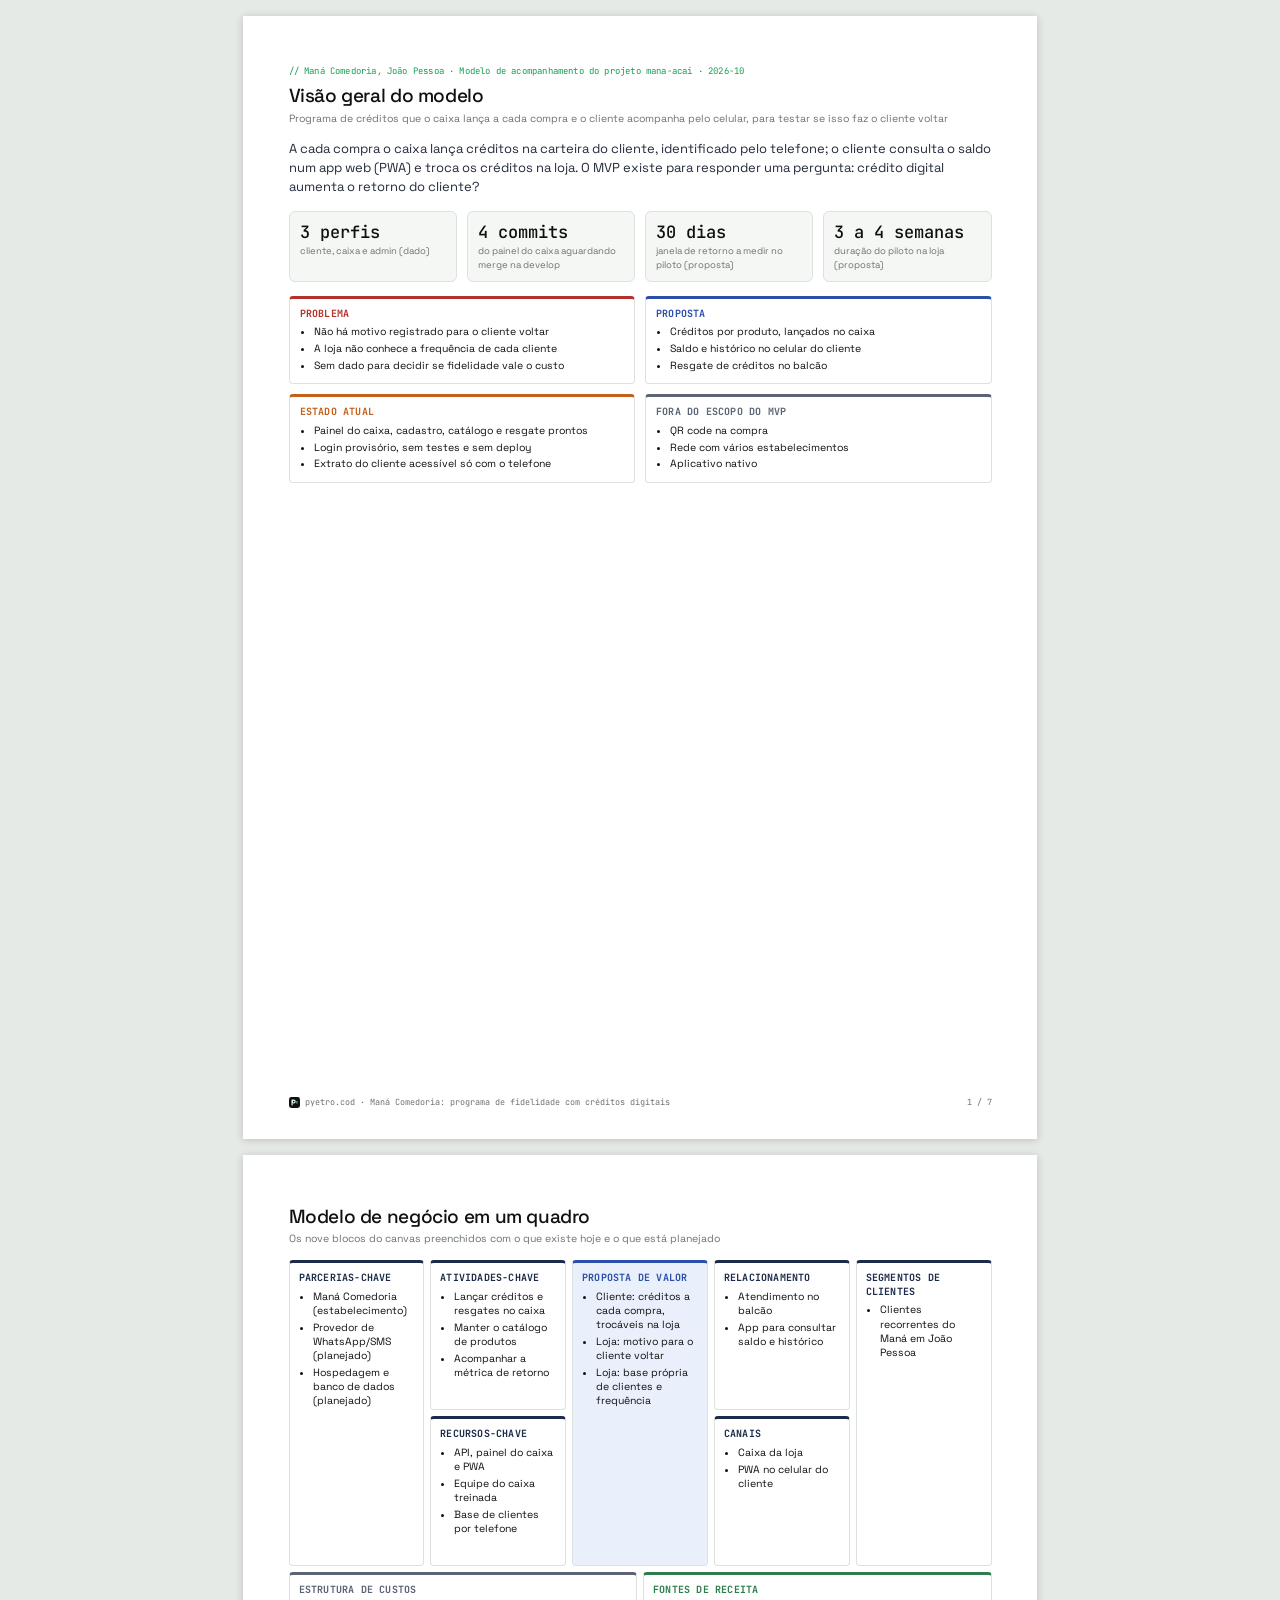
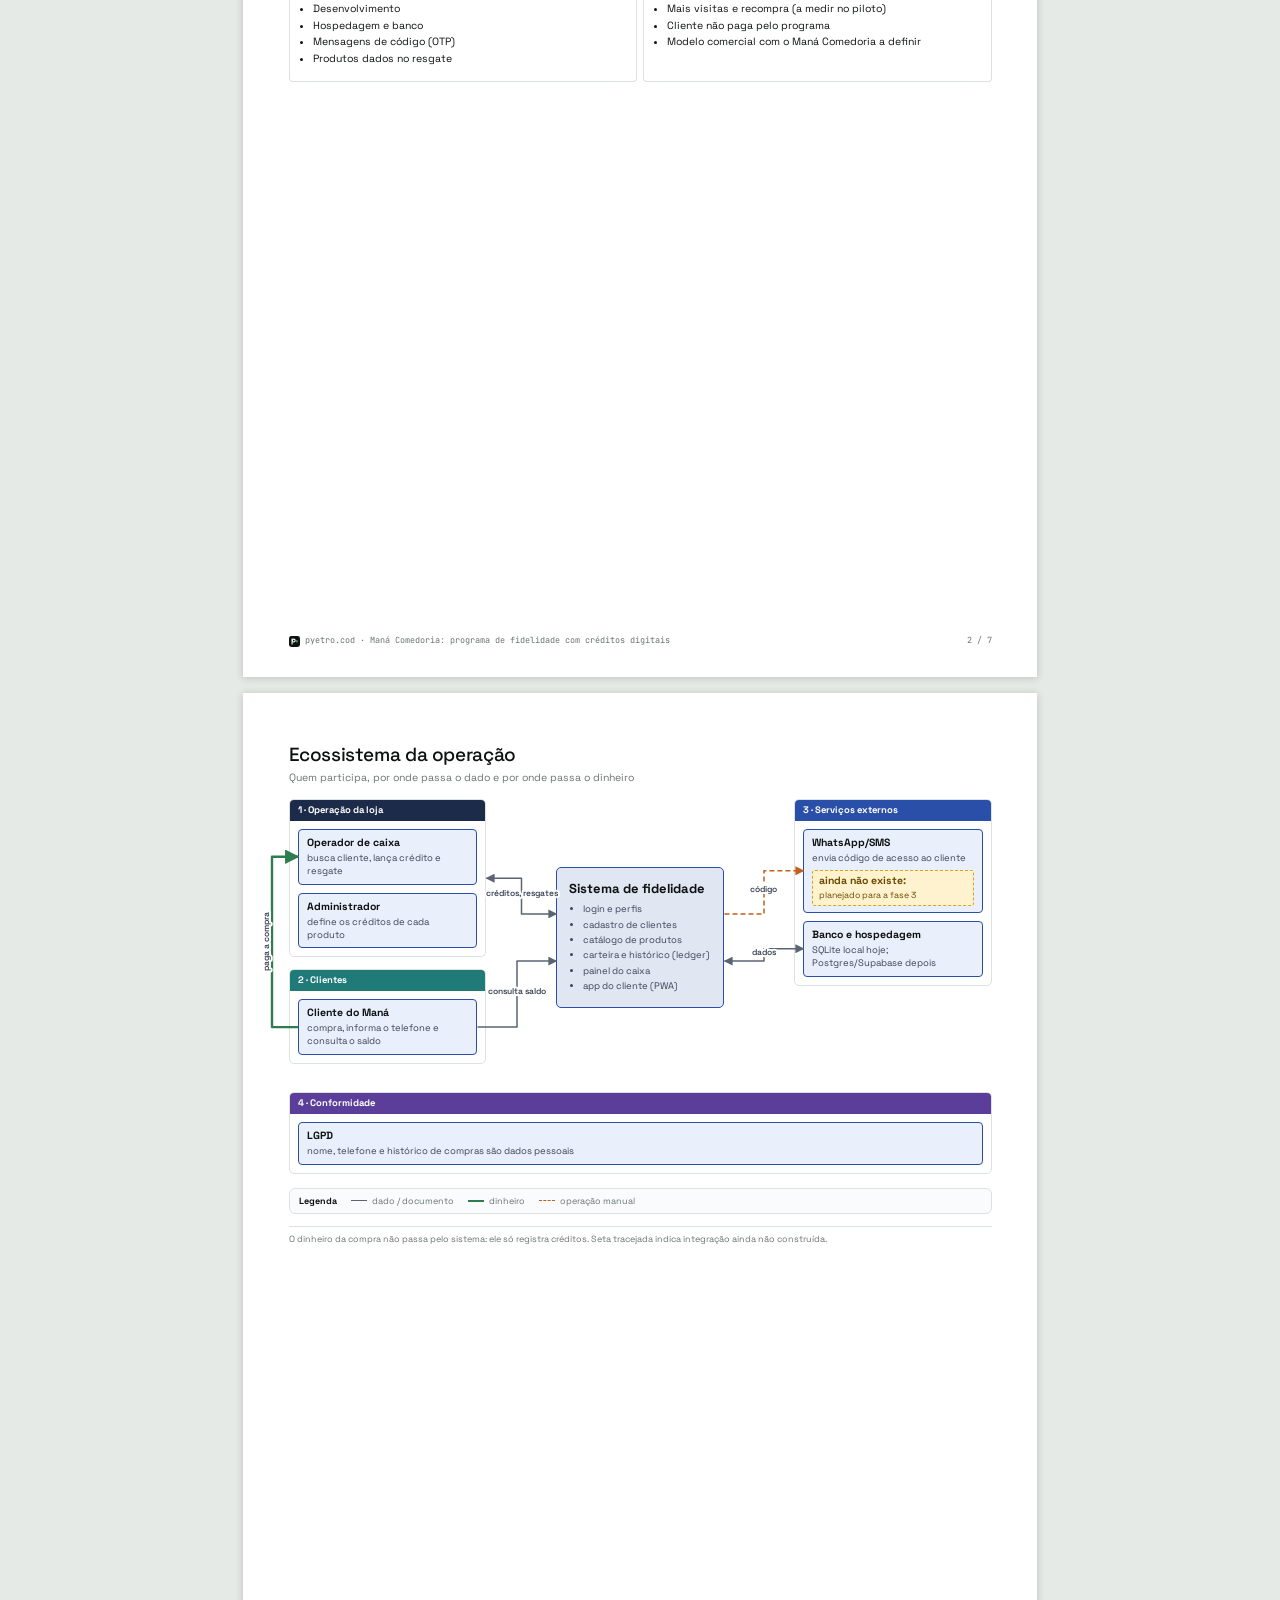
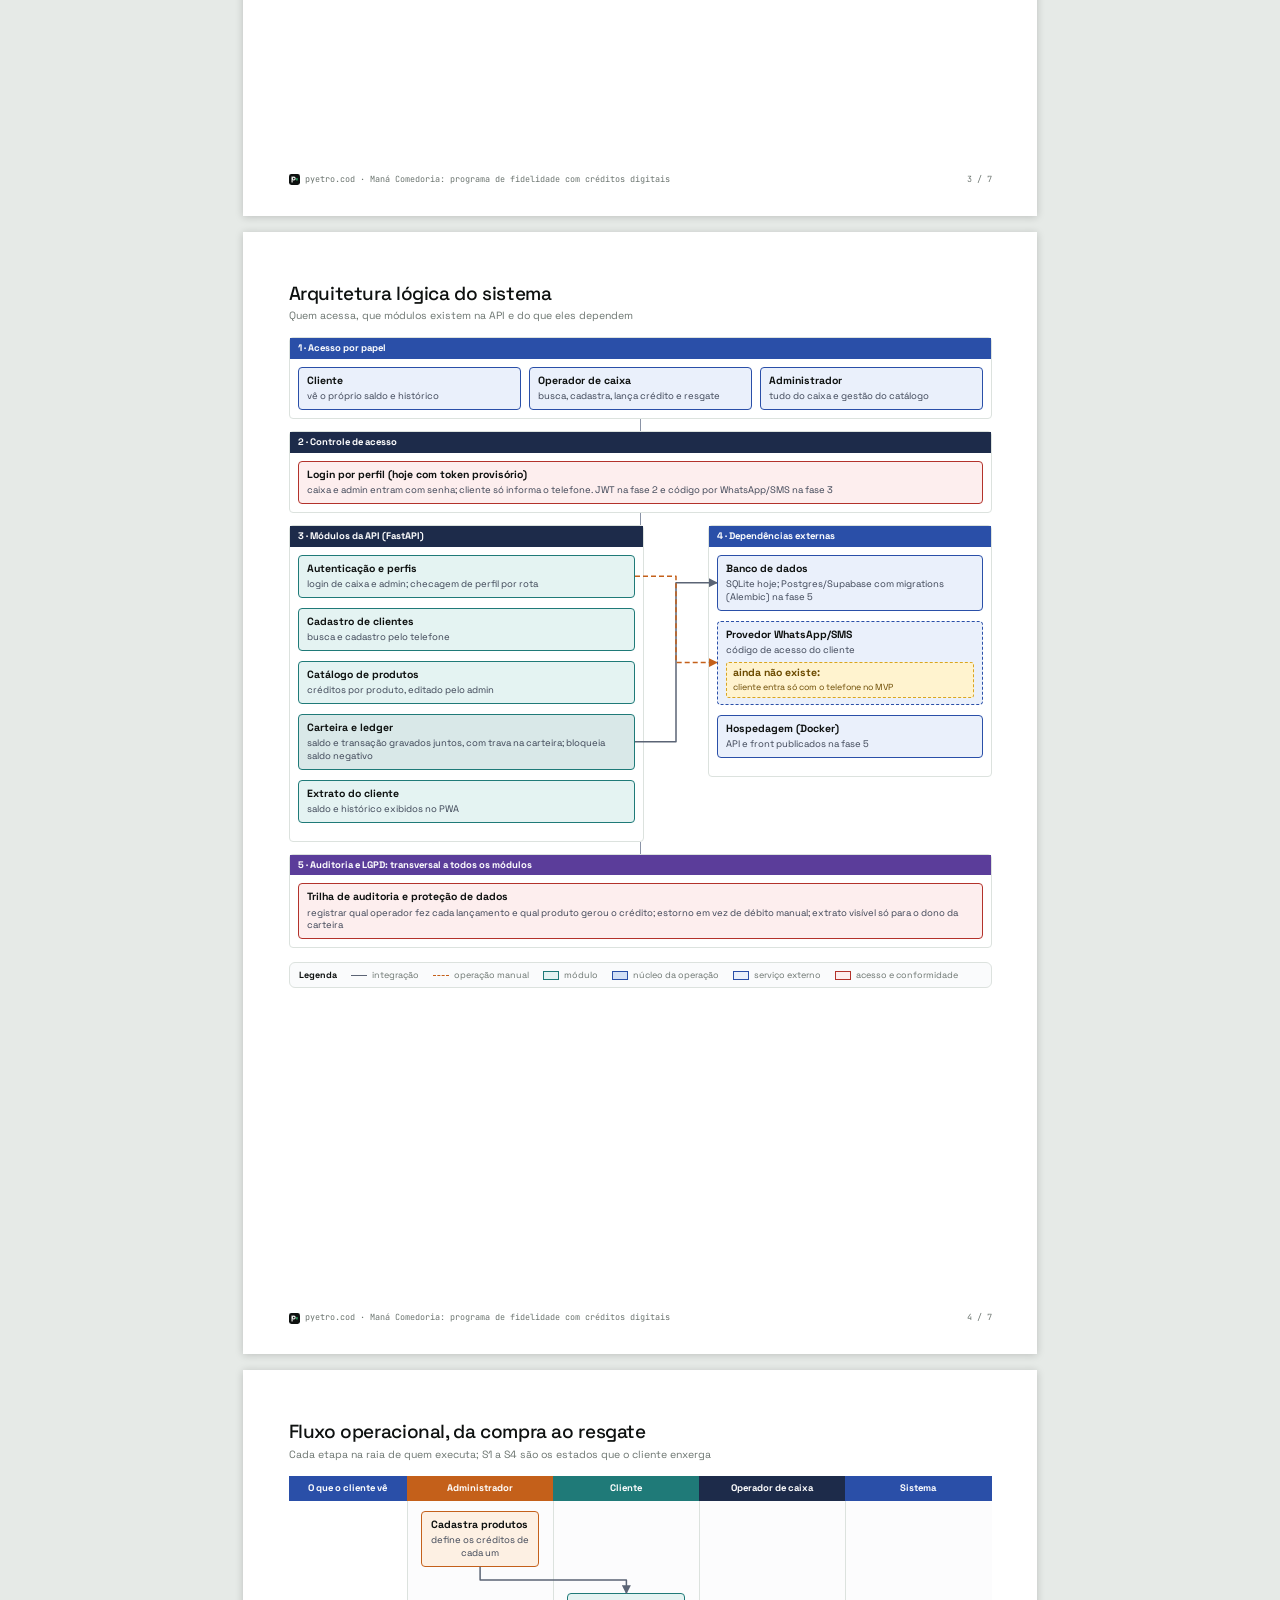
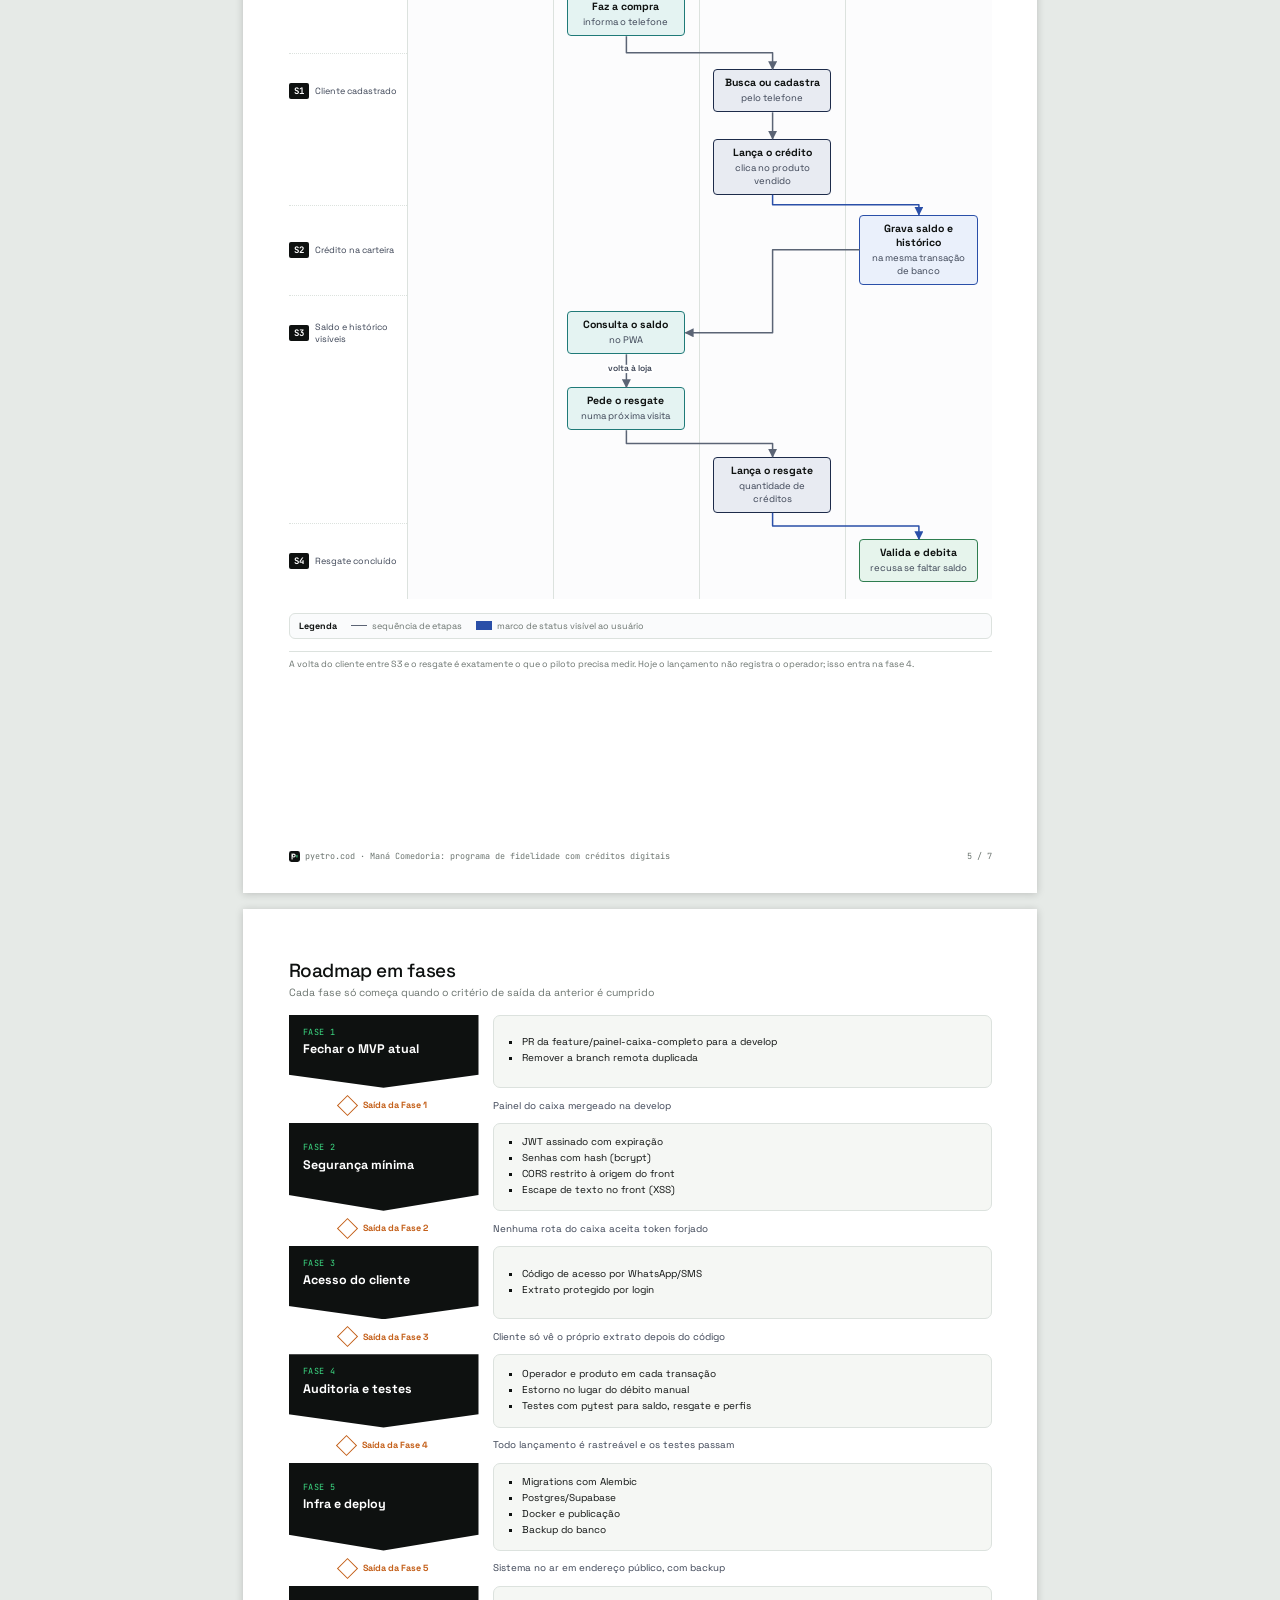
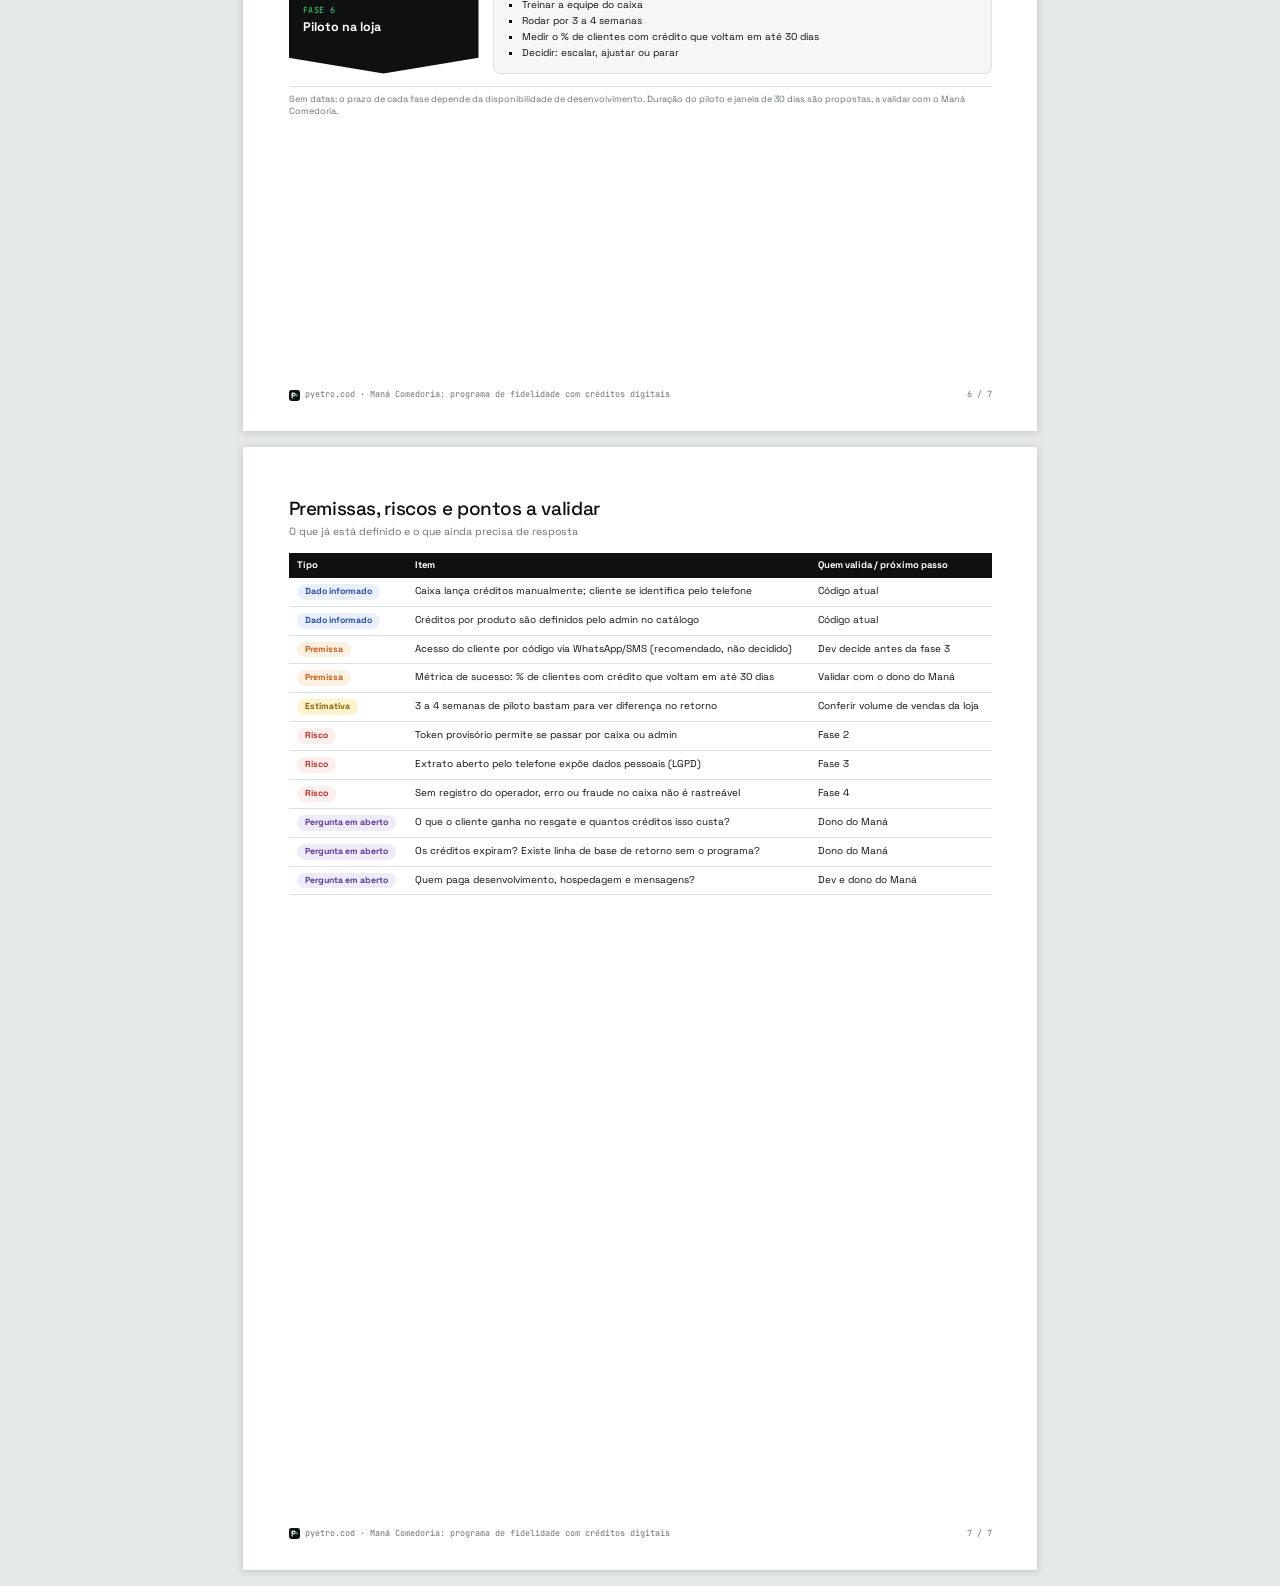
==== commit 624398ed: "docs(modelo): troca Manaçaí por Maná Comedoria no modelo de negócio O build deixa de pintar o docume" ====
--- a/business-model/modelo.html
+++ b/business-model/modelo.html
@@ -1,9 +1,9 @@
-<!doctype html><html lang="pt-BR"><head><meta charset="utf-8"><meta name="viewport" content="width=device-width,initial-scale=1"><title>Manaçaí: programa de fidelidade com créditos digitais</title><style>
-:root{--ink:#1b1f2a;--muted:#5b6475;--line:#d5dae3;--card:#f3f5f8;--amber:#fbb91c;--amber-soft:#fff3cf;
+<!doctype html><html lang="pt-BR"><head><meta charset="utf-8"><meta name="viewport" content="width=device-width,initial-scale=1"><link rel="stylesheet" href="https://fonts.googleapis.com/css2?family=JetBrains+Mono:wght@400;500;700&family=Space+Grotesk:wght@400;500;700&display=swap"><title>Maná Comedoria: programa de fidelidade com créditos digitais</title><style>
+:root{--ink:#1b1f2a;--muted:#5b6475;--line:#d5dae3;--card:#f3f5f8;--amber:#d9a521;--amber-soft:#fff3cf;
 --font:Inter,"Helvetica Neue",Helvetica,Arial,sans-serif}
 *{box-sizing:border-box}
 html{-webkit-print-color-adjust:exact;print-color-adjust:exact}
-body{margin:0;background:#efe8f0;font-family:var(--font);color:var(--ink);font-size:10.5px;line-height:1.35}
+body{margin:0;background:#e9ecf1;font-family:var(--font);color:var(--ink);font-size:10.5px;line-height:1.35}
 .page{width:210mm;min-height:297mm;margin:16px auto;padding:13mm 12mm 17mm;background:#fff;position:relative;
 box-shadow:0 1px 8px rgba(0,0,0,.18)}
 .eyebrow{font-size:9px;letter-spacing:.08em;text-transform:uppercase;color:var(--muted);margin-bottom:6px}
@@ -16,11 +16,11 @@
 .legend b{color:var(--ink)}
 .lg{display:inline-flex;align-items:center;gap:5px}
 .sw{display:inline-block;width:16px;height:9px}
-.sw.line{height:0;border-top:1.6px solid #5b6475}.sw.dashed{height:0;border-top:1.6px dashed #c98a00}
-.sw.money{height:0;border-top:2.4px solid #4f7f17}
-.sw.mod{border:1.4px solid #5e8f1f;background:#eef6e2}.sw.core{border:1.6px solid #5b1e60;background:#e9d5eb}
-.sw.ext{border:1.4px solid #5b1e60;background:#f6eef7}.sw.comp{border:1.4px solid #b3322b;background:#fdeeee}
-.sw.stat{background:#5b1e60;height:9px}
+.sw.line{height:0;border-top:1.6px solid #5b6475}.sw.dashed{height:0;border-top:1.6px dashed #c4601a}
+.sw.money{height:0;border-top:2.4px solid #2e7d4f}
+.sw.mod{border:1.4px solid #1f7a78;background:#e4f3f2}.sw.core{border:1.6px solid #2a4fa8;background:#d3e0f6}
+.sw.ext{border:1.4px solid #2a4fa8;background:#eaf0fb}.sw.comp{border:1.4px solid #b3322b;background:#fdeeee}
+.sw.stat{background:#2a4fa8;height:9px}
 /* cards */
 .card{border:1.2px solid var(--c);background:var(--cs);border-radius:4px;padding:6px 8px;margin:0 0 8px}
 .card:last-child{margin-bottom:0}
@@ -35,7 +35,7 @@
 .lead{font-size:13px;line-height:1.45;margin:0 0 14px;color:#232a3b}
 .kpis{display:flex;gap:10px;margin-bottom:14px}
 .kpi{flex:1;border:1px solid var(--line);border-radius:6px;padding:9px 10px;background:var(--card)}
-.kpi strong{display:block;font-size:17px;color:#5b1e60}.kpi span{color:var(--muted);font-size:9.5px}
+.kpi strong{display:block;font-size:17px;color:#2a4fa8}.kpi span{color:var(--muted);font-size:9.5px}
 .blocks{display:grid;grid-template-columns:1fr 1fr;gap:10px}
 .blk{border:1px solid var(--line);border-top:3px solid var(--c);border-radius:4px;padding:8px 10px}
 .blk h3,.cv h3{margin:0 0 5px;font-size:10px;text-transform:uppercase;letter-spacing:.05em;color:var(--c)}
@@ -69,13 +69,13 @@
 /* roadmap */
 .roadmap{display:flex;flex-direction:column}
 .ph-row{display:grid;grid-template-columns:190px 1fr;gap:14px}
-.ph{background:#5b1e60;color:#fff;padding:12px 14px 30px;clip-path:polygon(0 0,100% 0,100% 82%,50% 100%,0 82%);display:flex;flex-direction:column;justify-content:center}
+.ph{background:#2a4fa8;color:#fff;padding:12px 14px 30px;clip-path:polygon(0 0,100% 0,100% 82%,50% 100%,0 82%);display:flex;flex-direction:column;justify-content:center}
 .ph small{font-size:8.5px;letter-spacing:.06em;opacity:.85}.ph b{font-size:12.5px;margin-top:3px}
 .ph-card{background:var(--card);border:1px solid var(--line);border-radius:7px;padding:11px 14px;display:flex;align-items:center}
-.ph-card ul{list-style:square;color:#5b1e60}.ph-card li{color:var(--ink);font-size:10px}
+.ph-card ul{list-style:square;color:#2a4fa8}.ph-card li{color:var(--ink);font-size:10px}
 .ph-exit{display:grid;grid-template-columns:190px 1fr;gap:14px;align-items:center;padding:10px 0}
-.ex-l{display:flex;align-items:center;gap:8px;justify-content:center;color:#c98a00;font-size:9px}
-.dia{width:15px;height:15px;border:1.5px solid #c98a00;transform:rotate(45deg);display:inline-block;background:#fff}
+.ex-l{display:flex;align-items:center;gap:8px;justify-content:center;color:#c4601a;font-size:9px}
+.dia{width:15px;height:15px;border:1.5px solid #c4601a;transform:rotate(45deg);display:inline-block;background:#fff}
 .ex-r{font-size:9.8px;color:#3b4354}
 /* gantt */
 .gsc{margin-bottom:22px}
@@ -87,7 +87,7 @@
 .g-row{height:24px;position:relative}
 .gl{position:absolute;top:0;bottom:22px;width:0;border-left:1px solid #e4e8ef}
 .g-band{position:absolute;top:0;bottom:22px;background:rgba(31,122,120,.14);border-left:1px solid rgba(31,122,120,.3);border-right:1px solid rgba(31,122,120,.3)}
-.g-band span{position:absolute;top:-14px;left:50%;transform:translateX(-50%);white-space:nowrap;font-weight:700;font-size:8.5px;color:#5e8f1f}
+.g-band span{position:absolute;top:-14px;left:50%;transform:translateX(-50%);white-space:nowrap;font-weight:700;font-size:8.5px;color:#1f7a78}
 .bar{position:absolute;top:5px;height:14px;border-radius:2px}
 .bar.solid{background:var(--c)}.bar.dashed{background:var(--cs);border:1.4px dashed var(--c)}
 .wh{position:absolute;top:11px;height:0;border-top:1.4px solid #1b1f2a}
@@ -103,26 +103,36 @@
 .sl-cell{padding:10px 14px;display:flex;gap:6px;align-items:center;justify-content:center;z-index:1}
 .sl-cell .card{margin:0;flex:1;text-align:center}
 .st-cell{display:flex;align-items:center;gap:6px;padding:4px 6px 4px 0;font-size:9px;color:#3b4354;border-top:1px dotted var(--line)}
-.st-code{background:#5b1e60;color:#fff;font-weight:700;border-radius:2px;padding:2px 5px;font-size:9px}
+.st-code{background:#2a4fa8;color:#fff;font-weight:700;border-radius:2px;padding:2px 5px;font-size:9px}
 /* assumptions */
 .as{width:100%;border-collapse:collapse;font-size:10px}
-.as th{text-align:left;background:#3d1441;color:#fff;padding:6px 8px;font-size:9.5px}
+.as th{text-align:left;background:#1d2b4a;color:#fff;padding:6px 8px;font-size:9.5px}
 .as td{border-bottom:1px solid var(--line);padding:6px 8px;vertical-align:top}
 .bd{display:inline-block;border-radius:10px;padding:2px 8px;font-size:8.8px;font-weight:700;white-space:nowrap}
-.bd-dado{background:#f6eef7;color:#5b1e60}.bd-premissa{background:#fff4d6;color:#c98a00}
+.bd-dado{background:#eaf0fb;color:#2a4fa8}.bd-premissa{background:#fdf0e3;color:#c4601a}
 .bd-estimativa{background:#fff3cf;color:#8a6200}.bd-risco{background:#fdeeee;color:#b3322b}
-.bd-pergunta{background:#f5ebf6;color:#8a3f8f}
+.bd-pergunta{background:#f0ebf8;color:#5b3d9a}
 @page{size:A4;margin:0}
 @media print{body{background:#fff}.page{margin:0;box-shadow:none;break-after:page;height:297mm;overflow:hidden}}
-</style>
-<style>
-.page{border-top:6px solid #5b1e60}
-.brand-logo{position:absolute;top:11mm;right:12mm;width:22mm;height:22mm;border-radius:4mm;object-fit:cover}
-</style>
-</head><body><section class="page"><img class="brand-logo" alt="Manaçaí" src="[data-uri]"><div class="eyebrow">Manaçaí, João Pessoa · Modelo de acompanhamento do projeto mana-acai · 2026-10</div><h1>Visão geral do modelo</h1><p class="sub">Programa de créditos que o caixa lança a cada compra e o cliente acompanha pelo celular, para testar se isso faz o cliente voltar</p><div class="body"><p class="lead">A cada compra o caixa lança créditos na carteira do cliente, identificado pelo telefone; o cliente consulta o saldo num app web (PWA) e troca os créditos na loja. O MVP existe para responder uma pergunta: crédito digital aumenta o retorno do cliente?</p><div class="kpis"><div class="kpi"><strong>3 perfis</strong><span>cliente, caixa e admin (dado)</span></div><div class="kpi"><strong>4 commits</strong><span>do painel do caixa aguardando merge na develop</span></div><div class="kpi"><strong>30 dias</strong><span>janela de retorno a medir no piloto (proposta)</span></div><div class="kpi"><strong>3 a 4 semanas</strong><span>duração do piloto na loja (proposta)</span></div></div><div class="blocks"><div class="blk" style="--c:#b3322b;--cs:#fdeeee"><h3>Problema</h3><ul><li>Não há motivo registrado para o cliente voltar</li><li>A loja não conhece a frequência de cada cliente</li><li>Sem dado para decidir se fidelidade vale o custo</li></ul></div><div class="blk" style="--c:#5b1e60;--cs:#f6eef7"><h3>Proposta</h3><ul><li>Créditos por produto, lançados no caixa</li><li>Saldo e histórico no celular do cliente</li><li>Resgate de créditos no balcão</li></ul></div><div class="blk" style="--c:#c98a00;--cs:#fff4d6"><h3>Estado atual</h3><ul><li>Painel do caixa, cadastro, catálogo e resgate prontos</li><li>Login provisório, sem testes e sem deploy</li><li>Extrato do cliente acessível só com o telefone</li></ul></div><div class="blk" style="--c:#5b6475;--cs:#f1f3f6"><h3>Fora do escopo do MVP</h3><ul><li>QR code na compra</li><li>Rede com vários estabelecimentos</li><li>Aplicativo nativo</li></ul></div></div></div><div class="pf"><span>Manaçaí: programa de fidelidade com créditos digitais</span><span>1 / 7</span></div></section><section class="page"><h1>Modelo de negócio em um quadro</h1><p class="sub">Os nove blocos do canvas preenchidos com o que existe hoje e o que está planejado</p><div class="body"><div class="canvas"><div class="cv cv-p" style="--c:#3d1441;--cs:#f1e8f2"><h3>Parcerias-chave</h3><ul><li>Manaçaí (estabelecimento)</li><li>Provedor de WhatsApp/SMS (planejado)</li><li>Hospedagem e banco de dados (planejado)</li></ul></div><div class="cv cv-a" style="--c:#3d1441;--cs:#f1e8f2"><h3>Atividades-chave</h3><ul><li>Lançar créditos e resgates no caixa</li><li>Manter o catálogo de produtos</li><li>Acompanhar a métrica de retorno</li></ul></div><div class="cv cv-r" style="--c:#3d1441;--cs:#f1e8f2"><h3>Recursos-chave</h3><ul><li>API, painel do caixa e PWA</li><li>Equipe do caixa treinada</li><li>Base de clientes por telefone</li></ul></div><div class="cv cv-v" style="--c:#5b1e60;--cs:#f6eef7"><h3>Proposta de valor</h3><ul><li>Cliente: créditos a cada compra, trocáveis na loja</li><li>Loja: motivo para o cliente voltar</li><li>Loja: base própria de clientes e frequência</li></ul></div><div class="cv cv-l" style="--c:#3d1441;--cs:#f1e8f2"><h3>Relacionamento</h3><ul><li>Atendimento no balcão</li><li>App para consultar saldo e histórico</li></ul></div><div class="cv cv-c" style="--c:#3d1441;--cs:#f1e8f2"><h3>Canais</h3><ul><li>Caixa da loja</li><li>PWA no celular do cliente</li></ul></div><div class="cv cv-s" style="--c:#3d1441;--cs:#f1e8f2"><h3>Segmentos de clientes</h3><ul><li>Clientes recorrentes do Manaçaí em João Pessoa</li></ul></div><div class="cv cv-k" style="--c:#5b6475;--cs:#f1f3f6"><h3>Estrutura de custos</h3><ul><li>Desenvolvimento</li><li>Hospedagem e banco</li><li>Mensagens de código (OTP)</li><li>Produtos dados no resgate</li></ul></div><div class="cv cv-f" style="--c:#4f7f17;--cs:#ecf5df"><h3>Fontes de receita</h3><ul><li>Mais visitas e recompra (a medir no piloto)</li><li>Cliente não paga pelo programa</li><li>Modelo comercial com o Manaçaí a definir</li></ul></div></div></div><div class="pf"><span>Manaçaí: programa de fidelidade com créditos digitais</span><span>2 / 7</span></div></section><section class="page"><h1>Ecossistema da operação</h1><p class="sub">Quem participa, por onde passa o dado e por onde passa o dinheiro</p><div class="body"><div class="dg eco" data-links="[{&quot;from&quot;: &quot;g-loja&quot;, &quot;to&quot;: &quot;center&quot;, &quot;label&quot;: &quot;créditos, resgates&quot;, &quot;both&quot;: true}, {&quot;from&quot;: &quot;cliente&quot;, &quot;to&quot;: &quot;center&quot;, &quot;label&quot;: &quot;consulta saldo&quot;}, {&quot;from&quot;: &quot;center&quot;, &quot;to&quot;: &quot;otp&quot;, &quot;label&quot;: &quot;código&quot;, &quot;kind&quot;: &quot;manual&quot;}, {&quot;from&quot;: &quot;center&quot;, &quot;to&quot;: &quot;banco&quot;, &quot;label&quot;: &quot;dados&quot;, &quot;both&quot;: true}, {&quot;from&quot;: &quot;cliente&quot;, &quot;to&quot;: &quot;caixa&quot;, &quot;label&quot;: &quot;paga a compra&quot;, &quot;kind&quot;: &quot;money&quot;, &quot;route&quot;: &quot;outer-left&quot;}]"><div class="eco-cols"><div class="eco-side"><div class="grp" style="--c:#3d1441;--cs:#f1e8f2" data-id="g-loja"><div class="grp-h">1 · Operação da loja</div><div class="grp-b"><div class="card" style="--c:#5b1e60;--cs:#f6eef7" data-id="caixa"><b>Operador de caixa</b><p>busca cliente, lança crédito e resgate</p></div><div class="card" style="--c:#5b1e60;--cs:#f6eef7" data-id="admin"><b>Administrador</b><p>define os créditos de cada produto</p></div></div></div><div class="grp" style="--c:#5e8f1f;--cs:#eef6e2" data-id="g-cliente"><div class="grp-h">2 · Clientes</div><div class="grp-b"><div class="card" style="--c:#5b1e60;--cs:#f6eef7" data-id="cliente"><b>Cliente do Manaçaí</b><p>compra, informa o telefone e consulta o saldo</p></div></div></div></div><div class="eco-mid"><div class="center" data-id="center" style="--c:#5b1e60;--cs:#f6eef7"><b>Sistema de fidelidade</b><ul><li>login e perfis</li><li>cadastro de clientes</li><li>catálogo de produtos</li><li>carteira e histórico (ledger)</li><li>painel do caixa</li><li>app do cliente (PWA)</li></ul></div></div><div class="eco-side"><div class="grp" style="--c:#5b1e60;--cs:#f6eef7" data-id="g-ext"><div class="grp-h">3 · Serviços externos</div><div class="grp-b"><div class="card" style="--c:#5b1e60;--cs:#f6eef7" data-id="otp"><b>WhatsApp/SMS</b><p>envia código de acesso ao cliente</p><div class="tag"><b>ainda não existe:</b> planejado para a fase 3</div></div><div class="card" style="--c:#5b1e60;--cs:#f6eef7" data-id="banco"><b>Banco e hospedagem</b><p>SQLite local hoje; Postgres/Supabase depois</p></div></div></div></div></div><div class="eco-bottom"><div class="grp grp-row" style="--c:#8a3f8f;--cs:#f5ebf6" data-id="g-reg"><div class="grp-h">4 · Conformidade</div><div class="grp-b"><div class="card" style="--c:#5b1e60;--cs:#f6eef7"><b>LGPD</b><p>nome, telefone e histórico de compras são dados pessoais</p></div></div></div></div></div></div><div class="legend"><b>Legenda</b><span class="lg"><i class="sw line"></i>dado / documento</span><span class="lg"><i class="sw money"></i>dinheiro</span><span class="lg"><i class="sw dashed"></i>operação manual</span></div><p class="note">O dinheiro da compra não passa pelo sistema: ele só registra créditos. Seta tracejada indica integração ainda não construída.</p><div class="pf"><span>Manaçaí: programa de fidelidade com créditos digitais</span><span>3 / 7</span></div></section><section class="page"><h1>Arquitetura lógica do sistema</h1><p class="sub">Quem acessa, que módulos existem na API e do que eles dependem</p><div class="body"><div class="band" style="--c:#5b1e60;--cs:#f6eef7"><div class="band-h">1 · Acesso por papel</div><div class="band-b"><div class="row"><div class="card slim" style="--c:#5b1e60;--cs:#f6eef7"><b>Cliente</b><p>vê o próprio saldo e histórico</p></div><div class="card slim" style="--c:#5b1e60;--cs:#f6eef7"><b>Operador de caixa</b><p>busca, cadastra, lança crédito e resgate</p></div><div class="card slim" style="--c:#5b1e60;--cs:#f6eef7"><b>Administrador</b><p>tudo do caixa e gestão do catálogo</p></div></div></div></div><div class="vsep"></div><div class="band" style="--c:#3d1441;--cs:#f1e8f2"><div class="band-h">2 · Controle de acesso</div><div class="band-b"><div class="card" style="--c:#b3322b;--cs:#fdeeee"><b>Login por perfil (hoje com token provisório)</b><p>caixa e admin entram com senha; cliente só informa o telefone. JWT na fase 2 e código por WhatsApp/SMS na fase 3</p></div></div></div><div class="vsep"></div><div class="dg arch-cols" data-links="[{&quot;from&quot;: &quot;m-ledger&quot;, &quot;to&quot;: &quot;x-db&quot;}, {&quot;from&quot;: &quot;m-auth&quot;, &quot;to&quot;: &quot;x-otp&quot;, &quot;kind&quot;: &quot;manual&quot;}]"><div class="arch-l"><div class="band" style="--c:#3d1441;--cs:#f1e8f2"><div class="band-h">3 · Módulos da API (FastAPI)</div><div class="band-b"><div class="card" style="--c:#5e8f1f;--cs:#eef6e2" data-id="m-auth"><b>Autenticação e perfis</b><p>login de caixa e admin; checagem de perfil por rota</p></div><div class="card" style="--c:#5e8f1f;--cs:#eef6e2" data-id="m-cli"><b>Cadastro de clientes</b><p>busca e cadastro pelo telefone</p></div><div class="card" style="--c:#5e8f1f;--cs:#eef6e2" data-id="m-cat"><b>Catálogo de produtos</b><p>créditos por produto, editado pelo admin</p></div><div class="card core" style="--c:#5e8f1f;--cs:#eef6e2" data-id="m-ledger"><b>Carteira e ledger</b><p>saldo e transação gravados juntos, com trava na carteira; bloqueia saldo negativo</p></div><div class="card" style="--c:#5e8f1f;--cs:#eef6e2" data-id="m-ext"><b>Extrato do cliente</b><p>saldo e histórico exibidos no PWA</p></div></div></div></div><div class="arch-r"><div class="band" style="--c:#5b1e60;--cs:#f6eef7"><div class="band-h">4 · Dependências externas</div><div class="band-b"><div class="card" style="--c:#5b1e60;--cs:#f6eef7" data-id="x-db"><b>Banco de dados</b><p>SQLite hoje; Postgres/Supabase com migrations (Alembic) na fase 5</p></div><div class="card dashed" style="--c:#5b1e60;--cs:#f6eef7" data-id="x-otp"><b>Provedor WhatsApp/SMS</b><p>código de acesso do cliente</p><div class="tag"><b>ainda não existe:</b> cliente entra só com o telefone no MVP</div></div><div class="card" style="--c:#5b1e60;--cs:#f6eef7" data-id="x-host"><b>Hospedagem (Docker)</b><p>API e front publicados na fase 5</p></div></div></div></div></div><div class="vsep"></div><div class="band" style="--c:#8a3f8f;--cs:#f5ebf6"><div class="band-h">5 · Auditoria e LGPD: transversal a todos os módulos</div><div class="band-b"><div class="card" style="--c:#b3322b;--cs:#fdeeee"><b>Trilha de auditoria e proteção de dados</b><p>registrar qual operador fez cada lançamento e qual produto gerou o crédito; estorno em vez de débito manual; extrato visível só para o dono da carteira</p></div></div></div></div><div class="legend"><b>Legenda</b><span class="lg"><i class="sw line"></i>integração</span><span class="lg"><i class="sw dashed"></i>operação manual</span><span class="lg"><i class="sw mod"></i>módulo</span><span class="lg"><i class="sw core"></i>núcleo da operação</span><span class="lg"><i class="sw ext"></i>serviço externo</span><span class="lg"><i class="sw comp"></i>acesso e conformidade</span></div><div class="pf"><span>Manaçaí: programa de fidelidade com créditos digitais</span><span>4 / 7</span></div></section><section class="page"><h1>Fluxo operacional, da compra ao resgate</h1><p class="sub">Cada etapa na raia de quem executa; S1 a S4 são os estados que o cliente enxerga</p><div class="body"><div class="dg swim" data-links="[{&quot;from&quot;: &quot;s-cat&quot;, &quot;to&quot;: &quot;s-compra&quot;}, {&quot;from&quot;: &quot;s-compra&quot;, &quot;to&quot;: &quot;s-busca&quot;}, {&quot;from&quot;: &quot;s-busca&quot;, &quot;to&quot;: &quot;s-lanca&quot;}, {&quot;from&quot;: &quot;s-lanca&quot;, &quot;to&quot;: &quot;s-grava&quot;, &quot;kind&quot;: &quot;data&quot;}, {&quot;from&quot;: &quot;s-grava&quot;, &quot;to&quot;: &quot;s-consulta&quot;}, {&quot;from&quot;: &quot;s-consulta&quot;, &quot;to&quot;: &quot;s-pede&quot;, &quot;label&quot;: &quot;volta à loja&quot;}, {&quot;from&quot;: &quot;s-pede&quot;, &quot;to&quot;: &quot;s-resgate&quot;}, {&quot;from&quot;: &quot;s-resgate&quot;, &quot;to&quot;: &quot;s-debita&quot;, &quot;kind&quot;: &quot;data&quot;}]"><div class="sl" style="grid-template-columns:118px repeat(4,1fr);grid-template-rows:auto repeat(9,minmax(76px,auto))"><div class="sl-h sl-status" style="grid-column:1;grid-row:1;--c:#5b1e60;--cs:#f6eef7">O que o cliente vê</div><div class="sl-h" style="grid-column:2;grid-row:1;--c:#c98a00;--cs:#fff4d6">Administrador</div><div class="sl-h" style="grid-column:3;grid-row:1;--c:#5e8f1f;--cs:#eef6e2">Cliente</div><div class="sl-h" style="grid-column:4;grid-row:1;--c:#3d1441;--cs:#f1e8f2">Operador de caixa</div><div class="sl-h" style="grid-column:5;grid-row:1;--c:#5b1e60;--cs:#f6eef7">Sistema</div><div class="sl-bg" style="grid-column:2;grid-row:2 / span 9"></div><div class="sl-bg" style="grid-column:3;grid-row:2 / span 9"></div><div class="sl-bg" style="grid-column:4;grid-row:2 / span 9"></div><div class="sl-bg" style="grid-column:5;grid-row:2 / span 9"></div><div class="st-cell" style="grid-column:1;grid-row:4"><span class="st-code">S1</span><span>Cliente cadastrado</span></div><div class="st-cell" style="grid-column:1;grid-row:6"><span class="st-code">S2</span><span>Crédito na carteira</span></div><div class="st-cell" style="grid-column:1;grid-row:7"><span class="st-code">S3</span><span>Saldo e histórico visíveis</span></div><div class="st-cell" style="grid-column:1;grid-row:10"><span class="st-code">S4</span><span>Resgate concluído</span></div><div class="sl-cell" style="grid-column:2;grid-row:2"><div class="card step" style="--c:#c98a00;--cs:#fff4d6" data-id="s-cat"><b>Cadastra produtos</b><p>define os créditos de cada um</p></div></div><div class="sl-cell" style="grid-column:3;grid-row:3"><div class="card step" style="--c:#5e8f1f;--cs:#eef6e2" data-id="s-compra"><b>Faz a compra</b><p>informa o telefone</p></div></div><div class="sl-cell" style="grid-column:4;grid-row:4"><div class="card step" style="--c:#3d1441;--cs:#f1e8f2" data-id="s-busca"><b>Busca ou cadastra</b><p>pelo telefone</p></div></div><div class="sl-cell" style="grid-column:4;grid-row:5"><div class="card step" style="--c:#3d1441;--cs:#f1e8f2" data-id="s-lanca"><b>Lança o crédito</b><p>clica no produto vendido</p></div></div><div class="sl-cell" style="grid-column:5;grid-row:6"><div class="card step" style="--c:#5b1e60;--cs:#f6eef7" data-id="s-grava"><b>Grava saldo e histórico</b><p>na mesma transação de banco</p></div></div><div class="sl-cell" style="grid-column:3;grid-row:7"><div class="card step" style="--c:#5e8f1f;--cs:#eef6e2" data-id="s-consulta"><b>Consulta o saldo</b><p>no PWA</p></div></div><div class="sl-cell" style="grid-column:3;grid-row:8"><div class="card step" style="--c:#5e8f1f;--cs:#eef6e2" data-id="s-pede"><b>Pede o resgate</b><p>numa próxima visita</p></div></div><div class="sl-cell" style="grid-column:4;grid-row:9"><div class="card step" style="--c:#3d1441;--cs:#f1e8f2" data-id="s-resgate"><b>Lança o resgate</b><p>quantidade de créditos</p></div></div><div class="sl-cell" style="grid-column:5;grid-row:10"><div class="card step" style="--c:#4f7f17;--cs:#ecf5df" data-id="s-debita"><b>Valida e debita</b><p>recusa se faltar saldo</p></div></div></div></div></div><div class="legend"><b>Legenda</b><span class="lg"><i class="sw line"></i>sequência de etapas</span><span class="lg"><i class="sw stat"></i>marco de status visível ao usuário</span></div><p class="note">A volta do cliente entre S3 e o resgate é exatamente o que o piloto precisa medir. Hoje o lançamento não registra o operador; isso entra na fase 4.</p><div class="pf"><span>Manaçaí: programa de fidelidade com créditos digitais</span><span>5 / 7</span></div></section><section class="page"><h1>Roadmap em fases</h1><p class="sub">Cada fase só começa quando o critério de saída da anterior é cumprido</p><div class="body"><div class="roadmap"><div class="ph-row"><div class="ph"><small>FASE 1</small><b>Fechar o MVP atual</b></div><div class="ph-card"><ul><li>PR da feature/painel-caixa-completo para a develop</li><li>Remover a branch remota duplicada</li></ul></div></div><div class="ph-exit"><div class="ex-l"><i class="dia"></i><b>Saída da Fase 1</b></div><div class="ex-r">Painel do caixa mergeado na develop</div></div><div class="ph-row"><div class="ph"><small>FASE 2</small><b>Segurança mínima</b></div><div class="ph-card"><ul><li>JWT assinado com expiração</li><li>Senhas com hash (bcrypt)</li><li>CORS restrito à origem do front</li><li>Escape de texto no front (XSS)</li></ul></div></div><div class="ph-exit"><div class="ex-l"><i class="dia"></i><b>Saída da Fase 2</b></div><div class="ex-r">Nenhuma rota do caixa aceita token forjado</div></div><div class="ph-row"><div class="ph"><small>FASE 3</small><b>Acesso do cliente</b></div><div class="ph-card"><ul><li>Código de acesso por WhatsApp/SMS</li><li>Extrato protegido por login</li></ul></div></div><div class="ph-exit"><div class="ex-l"><i class="dia"></i><b>Saída da Fase 3</b></div><div class="ex-r">Cliente só vê o próprio extrato depois do código</div></div><div class="ph-row"><div class="ph"><small>FASE 4</small><b>Auditoria e testes</b></div><div class="ph-card"><ul><li>Operador e produto em cada transação</li><li>Estorno no lugar do débito manual</li><li>Testes com pytest para saldo, resgate e perfis</li></ul></div></div><div class="ph-exit"><div class="ex-l"><i class="dia"></i><b>Saída da Fase 4</b></div><div class="ex-r">Todo lançamento é rastreável e os testes passam</div></div><div class="ph-row"><div class="ph"><small>FASE 5</small><b>Infra e deploy</b></div><div class="ph-card"><ul><li>Migrations com Alembic</li><li>Postgres/Supabase</li><li>Docker e publicação</li><li>Backup do banco</li></ul></div></div><div class="ph-exit"><div class="ex-l"><i class="dia"></i><b>Saída da Fase 5</b></div><div class="ex-r">Sistema no ar em endereço público, com backup</div></div><div class="ph-row"><div class="ph"><small>FASE 6</small><b>Piloto na loja</b></div><div class="ph-card"><ul><li>Treinar a equipe do caixa</li><li>Rodar por 3 a 4 semanas</li><li>Medir o % de clientes com crédito que voltam em até 30 dias</li><li>Decidir: escalar, ajustar ou parar</li></ul></div></div></div></div><p class="note">Sem datas: o prazo de cada fase depende da disponibilidade de desenvolvimento. Duração do piloto e janela de 30 dias são propostas, a validar com o Manaçaí.</p><div class="pf"><span>Manaçaí: programa de fidelidade com créditos digitais</span><span>6 / 7</span></div></section><section class="page"><h1>Premissas, riscos e pontos a validar</h1><p class="sub">O que já está definido e o que ainda precisa de resposta</p><div class="body"><table class="as"><thead><tr><th>Tipo</th><th>Item</th><th>Quem valida / próximo passo</th></tr></thead><tbody><tr><td><span class="bd bd-dado">Dado informado</span></td><td>Caixa lança créditos manualmente; cliente se identifica pelo telefone</td><td>Código atual</td></tr><tr><td><span class="bd bd-dado">Dado informado</span></td><td>Créditos por produto são definidos pelo admin no catálogo</td><td>Código atual</td></tr><tr><td><span class="bd bd-premissa">Premissa</span></td><td>Acesso do cliente por código via WhatsApp/SMS (recomendado, não decidido)</td><td>Dev decide antes da fase 3</td></tr><tr><td><span class="bd bd-premissa">Premissa</span></td><td>Métrica de sucesso: % de clientes com crédito que voltam em até 30 dias</td><td>Validar com o dono do Manaçaí</td></tr><tr><td><span class="bd bd-estimativa">Estimativa</span></td><td>3 a 4 semanas de piloto bastam para ver diferença no retorno</td><td>Conferir volume de vendas da loja</td></tr><tr><td><span class="bd bd-risco">Risco</span></td><td>Token provisório permite se passar por caixa ou admin</td><td>Fase 2</td></tr><tr><td><span class="bd bd-risco">Risco</span></td><td>Extrato aberto pelo telefone expõe dados pessoais (LGPD)</td><td>Fase 3</td></tr><tr><td><span class="bd bd-risco">Risco</span></td><td>Sem registro do operador, erro ou fraude no caixa não é rastreável</td><td>Fase 4</td></tr><tr><td><span class="bd bd-pergunta">Pergunta em aberto</span></td><td>O que o cliente ganha no resgate e quantos créditos isso custa?</td><td>Dono do Manaçaí</td></tr><tr><td><span class="bd bd-pergunta">Pergunta em aberto</span></td><td>Os créditos expiram? Existe linha de base de retorno sem o programa?</td><td>Dono do Manaçaí</td></tr><tr><td><span class="bd bd-pergunta">Pergunta em aberto</span></td><td>Quem paga desenvolvimento, hospedagem e mensagens?</td><td>Dev e dono do Manaçaí</td></tr></tbody></table></div><div class="pf"><span>Manaçaí: programa de fidelidade com créditos digitais</span><span>7 / 7</span></div></section><script>
+
+:root{--ink:#0E1110;--muted:#6B746F;--line:#DCE2DE;--card:#F5F7F4;
+--font:"Space Grotesk",Inter,"Helvetica Neue",Arial,sans-serif;--mono:"JetBrains Mono",Consolas,monospace}
+body{background:#E6EAE7}
+h1{font-weight:500;letter-spacing:-.02em}
+.eyebrow{font-family:var(--mono);color:#12A150;letter-spacing:.02em;text-transform:none}
+.eyebrow::before{content:"// "}
+.pf{font-family:var(--mono);color:#6B746F}
+.pf .brand{display:inline-flex;align-items:center;gap:5px}.pf svg{width:11px;height:11px}
+.kpi strong{font-family:var(--mono);color:#0E1110;font-weight:500}
+.ph{background:#0E1110}.ph small{font-family:var(--mono);color:#3DDC84;opacity:1}
+.ph-card ul{color:#12A150}
+.st-code{background:#0E1110;font-family:var(--mono)}
+.as th{background:#0E1110}
+.blk h3,.cv h3{font-family:var(--mono);letter-spacing:.02em}
+</style></head><body><section class="page"><div class="eyebrow">Maná Comedoria, João Pessoa · Modelo de acompanhamento do projeto mana-acai · 2026-10</div><h1>Visão geral do modelo</h1><p class="sub">Programa de créditos que o caixa lança a cada compra e o cliente acompanha pelo celular, para testar se isso faz o cliente voltar</p><div class="body"><p class="lead">A cada compra o caixa lança créditos na carteira do cliente, identificado pelo telefone; o cliente consulta o saldo num app web (PWA) e troca os créditos na loja. O MVP existe para responder uma pergunta: crédito digital aumenta o retorno do cliente?</p><div class="kpis"><div class="kpi"><strong>3 perfis</strong><span>cliente, caixa e admin (dado)</span></div><div class="kpi"><strong>4 commits</strong><span>do painel do caixa aguardando merge na develop</span></div><div class="kpi"><strong>30 dias</strong><span>janela de retorno a medir no piloto (proposta)</span></div><div class="kpi"><strong>3 a 4 semanas</strong><span>duração do piloto na loja (proposta)</span></div></div><div class="blocks"><div class="blk" style="--c:#b3322b;--cs:#fdeeee"><h3>Problema</h3><ul><li>Não há motivo registrado para o cliente voltar</li><li>A loja não conhece a frequência de cada cliente</li><li>Sem dado para decidir se fidelidade vale o custo</li></ul></div><div class="blk" style="--c:#2a4fa8;--cs:#eaf0fb"><h3>Proposta</h3><ul><li>Créditos por produto, lançados no caixa</li><li>Saldo e histórico no celular do cliente</li><li>Resgate de créditos no balcão</li></ul></div><div class="blk" style="--c:#c4601a;--cs:#fdf0e3"><h3>Estado atual</h3><ul><li>Painel do caixa, cadastro, catálogo e resgate prontos</li><li>Login provisório, sem testes e sem deploy</li><li>Extrato do cliente acessível só com o telefone</li></ul></div><div class="blk" style="--c:#5b6475;--cs:#f1f3f6"><h3>Fora do escopo do MVP</h3><ul><li>QR code na compra</li><li>Rede com vários estabelecimentos</li><li>Aplicativo nativo</li></ul></div></div></div><div class="pf"><span class="brand"><svg viewBox="0 0 100 100" aria-hidden="true"><rect width="100" height="100" rx="22" fill="#0E1110"/><rect x="23" y="23" width="10" height="54" fill="#F5F7F4"/><circle cx="43" cy="41" r="13" fill="none" stroke="#F5F7F4" stroke-width="10"/><rect x="67" y="37" width="10" height="22" fill="#3DDC84"/></svg>pyetro.cod · Maná Comedoria: programa de fidelidade com créditos digitais</span><span>1 / 7</span></div></section><section class="page"><h1>Modelo de negócio em um quadro</h1><p class="sub">Os nove blocos do canvas preenchidos com o que existe hoje e o que está planejado</p><div class="body"><div class="canvas"><div class="cv cv-p" style="--c:#1d2b4a;--cs:#e8ebf2"><h3>Parcerias-chave</h3><ul><li>Maná Comedoria (estabelecimento)</li><li>Provedor de WhatsApp/SMS (planejado)</li><li>Hospedagem e banco de dados (planejado)</li></ul></div><div class="cv cv-a" style="--c:#1d2b4a;--cs:#e8ebf2"><h3>Atividades-chave</h3><ul><li>Lançar créditos e resgates no caixa</li><li>Manter o catálogo de produtos</li><li>Acompanhar a métrica de retorno</li></ul></div><div class="cv cv-r" style="--c:#1d2b4a;--cs:#e8ebf2"><h3>Recursos-chave</h3><ul><li>API, painel do caixa e PWA</li><li>Equipe do caixa treinada</li><li>Base de clientes por telefone</li></ul></div><div class="cv cv-v" style="--c:#2a4fa8;--cs:#eaf0fb"><h3>Proposta de valor</h3><ul><li>Cliente: créditos a cada compra, trocáveis na loja</li><li>Loja: motivo para o cliente voltar</li><li>Loja: base própria de clientes e frequência</li></ul></div><div class="cv cv-l" style="--c:#1d2b4a;--cs:#e8ebf2"><h3>Relacionamento</h3><ul><li>Atendimento no balcão</li><li>App para consultar saldo e histórico</li></ul></div><div class="cv cv-c" style="--c:#1d2b4a;--cs:#e8ebf2"><h3>Canais</h3><ul><li>Caixa da loja</li><li>PWA no celular do cliente</li></ul></div><div class="cv cv-s" style="--c:#1d2b4a;--cs:#e8ebf2"><h3>Segmentos de clientes</h3><ul><li>Clientes recorrentes do Maná em João Pessoa</li></ul></div><div class="cv cv-k" style="--c:#5b6475;--cs:#f1f3f6"><h3>Estrutura de custos</h3><ul><li>Desenvolvimento</li><li>Hospedagem e banco</li><li>Mensagens de código (OTP)</li><li>Produtos dados no resgate</li></ul></div><div class="cv cv-f" style="--c:#2e7d4f;--cs:#e6f4ec"><h3>Fontes de receita</h3><ul><li>Mais visitas e recompra (a medir no piloto)</li><li>Cliente não paga pelo programa</li><li>Modelo comercial com o Maná Comedoria a definir</li></ul></div></div></div><div class="pf"><span class="brand"><svg viewBox="0 0 100 100" aria-hidden="true"><rect width="100" height="100" rx="22" fill="#0E1110"/><rect x="23" y="23" width="10" height="54" fill="#F5F7F4"/><circle cx="43" cy="41" r="13" fill="none" stroke="#F5F7F4" stroke-width="10"/><rect x="67" y="37" width="10" height="22" fill="#3DDC84"/></svg>pyetro.cod · Maná Comedoria: programa de fidelidade com créditos digitais</span><span>2 / 7</span></div></section><section class="page"><h1>Ecossistema da operação</h1><p class="sub">Quem participa, por onde passa o dado e por onde passa o dinheiro</p><div class="body"><div class="dg eco" data-links="[{&quot;from&quot;: &quot;g-loja&quot;, &quot;to&quot;: &quot;center&quot;, &quot;label&quot;: &quot;créditos, resgates&quot;, &quot;both&quot;: true}, {&quot;from&quot;: &quot;cliente&quot;, &quot;to&quot;: &quot;center&quot;, &quot;label&quot;: &quot;consulta saldo&quot;}, {&quot;from&quot;: &quot;center&quot;, &quot;to&quot;: &quot;otp&quot;, &quot;label&quot;: &quot;código&quot;, &quot;kind&quot;: &quot;manual&quot;}, {&quot;from&quot;: &quot;center&quot;, &quot;to&quot;: &quot;banco&quot;, &quot;label&quot;: &quot;dados&quot;, &quot;both&quot;: true}, {&quot;from&quot;: &quot;cliente&quot;, &quot;to&quot;: &quot;caixa&quot;, &quot;label&quot;: &quot;paga a compra&quot;, &quot;kind&quot;: &quot;money&quot;, &quot;route&quot;: &quot;outer-left&quot;}]"><div class="eco-cols"><div class="eco-side"><div class="grp" style="--c:#1d2b4a;--cs:#e8ebf2" data-id="g-loja"><div class="grp-h">1 · Operação da loja</div><div class="grp-b"><div class="card" style="--c:#2a4fa8;--cs:#eaf0fb" data-id="caixa"><b>Operador de caixa</b><p>busca cliente, lança crédito e resgate</p></div><div class="card" style="--c:#2a4fa8;--cs:#eaf0fb" data-id="admin"><b>Administrador</b><p>define os créditos de cada produto</p></div></div></div><div class="grp" style="--c:#1f7a78;--cs:#e4f3f2" data-id="g-cliente"><div class="grp-h">2 · Clientes</div><div class="grp-b"><div class="card" style="--c:#2a4fa8;--cs:#eaf0fb" data-id="cliente"><b>Cliente do Maná</b><p>compra, informa o telefone e consulta o saldo</p></div></div></div></div><div class="eco-mid"><div class="center" data-id="center" style="--c:#2a4fa8;--cs:#eaf0fb"><b>Sistema de fidelidade</b><ul><li>login e perfis</li><li>cadastro de clientes</li><li>catálogo de produtos</li><li>carteira e histórico (ledger)</li><li>painel do caixa</li><li>app do cliente (PWA)</li></ul></div></div><div class="eco-side"><div class="grp" style="--c:#2a4fa8;--cs:#eaf0fb" data-id="g-ext"><div class="grp-h">3 · Serviços externos</div><div class="grp-b"><div class="card" style="--c:#2a4fa8;--cs:#eaf0fb" data-id="otp"><b>WhatsApp/SMS</b><p>envia código de acesso ao cliente</p><div class="tag"><b>ainda não existe:</b> planejado para a fase 3</div></div><div class="card" style="--c:#2a4fa8;--cs:#eaf0fb" data-id="banco"><b>Banco e hospedagem</b><p>SQLite local hoje; Postgres/Supabase depois</p></div></div></div></div></div><div class="eco-bottom"><div class="grp grp-row" style="--c:#5b3d9a;--cs:#f0ebf8" data-id="g-reg"><div class="grp-h">4 · Conformidade</div><div class="grp-b"><div class="card" style="--c:#2a4fa8;--cs:#eaf0fb"><b>LGPD</b><p>nome, telefone e histórico de compras são dados pessoais</p></div></div></div></div></div></div><div class="legend"><b>Legenda</b><span class="lg"><i class="sw line"></i>dado / documento</span><span class="lg"><i class="sw money"></i>dinheiro</span><span class="lg"><i class="sw dashed"></i>operação manual</span></div><p class="note">O dinheiro da compra não passa pelo sistema: ele só registra créditos. Seta tracejada indica integração ainda não construída.</p><div class="pf"><span class="brand"><svg viewBox="0 0 100 100" aria-hidden="true"><rect width="100" height="100" rx="22" fill="#0E1110"/><rect x="23" y="23" width="10" height="54" fill="#F5F7F4"/><circle cx="43" cy="41" r="13" fill="none" stroke="#F5F7F4" stroke-width="10"/><rect x="67" y="37" width="10" height="22" fill="#3DDC84"/></svg>pyetro.cod · Maná Comedoria: programa de fidelidade com créditos digitais</span><span>3 / 7</span></div></section><section class="page"><h1>Arquitetura lógica do sistema</h1><p class="sub">Quem acessa, que módulos existem na API e do que eles dependem</p><div class="body"><div class="band" style="--c:#2a4fa8;--cs:#eaf0fb"><div class="band-h">1 · Acesso por papel</div><div class="band-b"><div class="row"><div class="card slim" style="--c:#2a4fa8;--cs:#eaf0fb"><b>Cliente</b><p>vê o próprio saldo e histórico</p></div><div class="card slim" style="--c:#2a4fa8;--cs:#eaf0fb"><b>Operador de caixa</b><p>busca, cadastra, lança crédito e resgate</p></div><div class="card slim" style="--c:#2a4fa8;--cs:#eaf0fb"><b>Administrador</b><p>tudo do caixa e gestão do catálogo</p></div></div></div></div><div class="vsep"></div><div class="band" style="--c:#1d2b4a;--cs:#e8ebf2"><div class="band-h">2 · Controle de acesso</div><div class="band-b"><div class="card" style="--c:#b3322b;--cs:#fdeeee"><b>Login por perfil (hoje com token provisório)</b><p>caixa e admin entram com senha; cliente só informa o telefone. JWT na fase 2 e código por WhatsApp/SMS na fase 3</p></div></div></div><div class="vsep"></div><div class="dg arch-cols" data-links="[{&quot;from&quot;: &quot;m-ledger&quot;, &quot;to&quot;: &quot;x-db&quot;}, {&quot;from&quot;: &quot;m-auth&quot;, &quot;to&quot;: &quot;x-otp&quot;, &quot;kind&quot;: &quot;manual&quot;}]"><div class="arch-l"><div class="band" style="--c:#1d2b4a;--cs:#e8ebf2"><div class="band-h">3 · Módulos da API (FastAPI)</div><div class="band-b"><div class="card" style="--c:#1f7a78;--cs:#e4f3f2" data-id="m-auth"><b>Autenticação e perfis</b><p>login de caixa e admin; checagem de perfil por rota</p></div><div class="card" style="--c:#1f7a78;--cs:#e4f3f2" data-id="m-cli"><b>Cadastro de clientes</b><p>busca e cadastro pelo telefone</p></div><div class="card" style="--c:#1f7a78;--cs:#e4f3f2" data-id="m-cat"><b>Catálogo de produtos</b><p>créditos por produto, editado pelo admin</p></div><div class="card core" style="--c:#1f7a78;--cs:#e4f3f2" data-id="m-ledger"><b>Carteira e ledger</b><p>saldo e transação gravados juntos, com trava na carteira; bloqueia saldo negativo</p></div><div class="card" style="--c:#1f7a78;--cs:#e4f3f2" data-id="m-ext"><b>Extrato do cliente</b><p>saldo e histórico exibidos no PWA</p></div></div></div></div><div class="arch-r"><div class="band" style="--c:#2a4fa8;--cs:#eaf0fb"><div class="band-h">4 · Dependências externas</div><div class="band-b"><div class="card" style="--c:#2a4fa8;--cs:#eaf0fb" data-id="x-db"><b>Banco de dados</b><p>SQLite hoje; Postgres/Supabase com migrations (Alembic) na fase 5</p></div><div class="card dashed" style="--c:#2a4fa8;--cs:#eaf0fb" data-id="x-otp"><b>Provedor WhatsApp/SMS</b><p>código de acesso do cliente</p><div class="tag"><b>ainda não existe:</b> cliente entra só com o telefone no MVP</div></div><div class="card" style="--c:#2a4fa8;--cs:#eaf0fb" data-id="x-host"><b>Hospedagem (Docker)</b><p>API e front publicados na fase 5</p></div></div></div></div></div><div class="vsep"></div><div class="band" style="--c:#5b3d9a;--cs:#f0ebf8"><div class="band-h">5 · Auditoria e LGPD: transversal a todos os módulos</div><div class="band-b"><div class="card" style="--c:#b3322b;--cs:#fdeeee"><b>Trilha de auditoria e proteção de dados</b><p>registrar qual operador fez cada lançamento e qual produto gerou o crédito; estorno em vez de débito manual; extrato visível só para o dono da carteira</p></div></div></div></div><div class="legend"><b>Legenda</b><span class="lg"><i class="sw line"></i>integração</span><span class="lg"><i class="sw dashed"></i>operação manual</span><span class="lg"><i class="sw mod"></i>módulo</span><span class="lg"><i class="sw core"></i>núcleo da operação</span><span class="lg"><i class="sw ext"></i>serviço externo</span><span class="lg"><i class="sw comp"></i>acesso e conformidade</span></div><div class="pf"><span class="brand"><svg viewBox="0 0 100 100" aria-hidden="true"><rect width="100" height="100" rx="22" fill="#0E1110"/><rect x="23" y="23" width="10" height="54" fill="#F5F7F4"/><circle cx="43" cy="41" r="13" fill="none" stroke="#F5F7F4" stroke-width="10"/><rect x="67" y="37" width="10" height="22" fill="#3DDC84"/></svg>pyetro.cod · Maná Comedoria: programa de fidelidade com créditos digitais</span><span>4 / 7</span></div></section><section class="page"><h1>Fluxo operacional, da compra ao resgate</h1><p class="sub">Cada etapa na raia de quem executa; S1 a S4 são os estados que o cliente enxerga</p><div class="body"><div class="dg swim" data-links="[{&quot;from&quot;: &quot;s-cat&quot;, &quot;to&quot;: &quot;s-compra&quot;}, {&quot;from&quot;: &quot;s-compra&quot;, &quot;to&quot;: &quot;s-busca&quot;}, {&quot;from&quot;: &quot;s-busca&quot;, &quot;to&quot;: &quot;s-lanca&quot;}, {&quot;from&quot;: &quot;s-lanca&quot;, &quot;to&quot;: &quot;s-grava&quot;, &quot;kind&quot;: &quot;data&quot;}, {&quot;from&quot;: &quot;s-grava&quot;, &quot;to&quot;: &quot;s-consulta&quot;}, {&quot;from&quot;: &quot;s-consulta&quot;, &quot;to&quot;: &quot;s-pede&quot;, &quot;label&quot;: &quot;volta à loja&quot;}, {&quot;from&quot;: &quot;s-pede&quot;, &quot;to&quot;: &quot;s-resgate&quot;}, {&quot;from&quot;: &quot;s-resgate&quot;, &quot;to&quot;: &quot;s-debita&quot;, &quot;kind&quot;: &quot;data&quot;}]"><div class="sl" style="grid-template-columns:118px repeat(4,1fr);grid-template-rows:auto repeat(9,minmax(76px,auto))"><div class="sl-h sl-status" style="grid-column:1;grid-row:1;--c:#2a4fa8;--cs:#eaf0fb">O que o cliente vê</div><div class="sl-h" style="grid-column:2;grid-row:1;--c:#c4601a;--cs:#fdf0e3">Administrador</div><div class="sl-h" style="grid-column:3;grid-row:1;--c:#1f7a78;--cs:#e4f3f2">Cliente</div><div class="sl-h" style="grid-column:4;grid-row:1;--c:#1d2b4a;--cs:#e8ebf2">Operador de caixa</div><div class="sl-h" style="grid-column:5;grid-row:1;--c:#2a4fa8;--cs:#eaf0fb">Sistema</div><div class="sl-bg" style="grid-column:2;grid-row:2 / span 9"></div><div class="sl-bg" style="grid-column:3;grid-row:2 / span 9"></div><div class="sl-bg" style="grid-column:4;grid-row:2 / span 9"></div><div class="sl-bg" style="grid-column:5;grid-row:2 / span 9"></div><div class="st-cell" style="grid-column:1;grid-row:4"><span class="st-code">S1</span><span>Cliente cadastrado</span></div><div class="st-cell" style="grid-column:1;grid-row:6"><span class="st-code">S2</span><span>Crédito na carteira</span></div><div class="st-cell" style="grid-column:1;grid-row:7"><span class="st-code">S3</span><span>Saldo e histórico visíveis</span></div><div class="st-cell" style="grid-column:1;grid-row:10"><span class="st-code">S4</span><span>Resgate concluído</span></div><div class="sl-cell" style="grid-column:2;grid-row:2"><div class="card step" style="--c:#c4601a;--cs:#fdf0e3" data-id="s-cat"><b>Cadastra produtos</b><p>define os créditos de cada um</p></div></div><div class="sl-cell" style="grid-column:3;grid-row:3"><div class="card step" style="--c:#1f7a78;--cs:#e4f3f2" data-id="s-compra"><b>Faz a compra</b><p>informa o telefone</p></div></div><div class="sl-cell" style="grid-column:4;grid-row:4"><div class="card step" style="--c:#1d2b4a;--cs:#e8ebf2" data-id="s-busca"><b>Busca ou cadastra</b><p>pelo telefone</p></div></div><div class="sl-cell" style="grid-column:4;grid-row:5"><div class="card step" style="--c:#1d2b4a;--cs:#e8ebf2" data-id="s-lanca"><b>Lança o crédito</b><p>clica no produto vendido</p></div></div><div class="sl-cell" style="grid-column:5;grid-row:6"><div class="card step" style="--c:#2a4fa8;--cs:#eaf0fb" data-id="s-grava"><b>Grava saldo e histórico</b><p>na mesma transação de banco</p></div></div><div class="sl-cell" style="grid-column:3;grid-row:7"><div class="card step" style="--c:#1f7a78;--cs:#e4f3f2" data-id="s-consulta"><b>Consulta o saldo</b><p>no PWA</p></div></div><div class="sl-cell" style="grid-column:3;grid-row:8"><div class="card step" style="--c:#1f7a78;--cs:#e4f3f2" data-id="s-pede"><b>Pede o resgate</b><p>numa próxima visita</p></div></div><div class="sl-cell" style="grid-column:4;grid-row:9"><div class="card step" style="--c:#1d2b4a;--cs:#e8ebf2" data-id="s-resgate"><b>Lança o resgate</b><p>quantidade de créditos</p></div></div><div class="sl-cell" style="grid-column:5;grid-row:10"><div class="card step" style="--c:#2e7d4f;--cs:#e6f4ec" data-id="s-debita"><b>Valida e debita</b><p>recusa se faltar saldo</p></div></div></div></div></div><div class="legend"><b>Legenda</b><span class="lg"><i class="sw line"></i>sequência de etapas</span><span class="lg"><i class="sw stat"></i>marco de status visível ao usuário</span></div><p class="note">A volta do cliente entre S3 e o resgate é exatamente o que o piloto precisa medir. Hoje o lançamento não registra o operador; isso entra na fase 4.</p><div class="pf"><span class="brand"><svg viewBox="0 0 100 100" aria-hidden="true"><rect width="100" height="100" rx="22" fill="#0E1110"/><rect x="23" y="23" width="10" height="54" fill="#F5F7F4"/><circle cx="43" cy="41" r="13" fill="none" stroke="#F5F7F4" stroke-width="10"/><rect x="67" y="37" width="10" height="22" fill="#3DDC84"/></svg>pyetro.cod · Maná Comedoria: programa de fidelidade com créditos digitais</span><span>5 / 7</span></div></section><section class="page"><h1>Roadmap em fases</h1><p class="sub">Cada fase só começa quando o critério de saída da anterior é cumprido</p><div class="body"><div class="roadmap"><div class="ph-row"><div class="ph"><small>FASE 1</small><b>Fechar o MVP atual</b></div><div class="ph-card"><ul><li>PR da feature/painel-caixa-completo para a develop</li><li>Remover a branch remota duplicada</li></ul></div></div><div class="ph-exit"><div class="ex-l"><i class="dia"></i><b>Saída da Fase 1</b></div><div class="ex-r">Painel do caixa mergeado na develop</div></div><div class="ph-row"><div class="ph"><small>FASE 2</small><b>Segurança mínima</b></div><div class="ph-card"><ul><li>JWT assinado com expiração</li><li>Senhas com hash (bcrypt)</li><li>CORS restrito à origem do front</li><li>Escape de texto no front (XSS)</li></ul></div></div><div class="ph-exit"><div class="ex-l"><i class="dia"></i><b>Saída da Fase 2</b></div><div class="ex-r">Nenhuma rota do caixa aceita token forjado</div></div><div class="ph-row"><div class="ph"><small>FASE 3</small><b>Acesso do cliente</b></div><div class="ph-card"><ul><li>Código de acesso por WhatsApp/SMS</li><li>Extrato protegido por login</li></ul></div></div><div class="ph-exit"><div class="ex-l"><i class="dia"></i><b>Saída da Fase 3</b></div><div class="ex-r">Cliente só vê o próprio extrato depois do código</div></div><div class="ph-row"><div class="ph"><small>FASE 4</small><b>Auditoria e testes</b></div><div class="ph-card"><ul><li>Operador e produto em cada transação</li><li>Estorno no lugar do débito manual</li><li>Testes com pytest para saldo, resgate e perfis</li></ul></div></div><div class="ph-exit"><div class="ex-l"><i class="dia"></i><b>Saída da Fase 4</b></div><div class="ex-r">Todo lançamento é rastreável e os testes passam</div></div><div class="ph-row"><div class="ph"><small>FASE 5</small><b>Infra e deploy</b></div><div class="ph-card"><ul><li>Migrations com Alembic</li><li>Postgres/Supabase</li><li>Docker e publicação</li><li>Backup do banco</li></ul></div></div><div class="ph-exit"><div class="ex-l"><i class="dia"></i><b>Saída da Fase 5</b></div><div class="ex-r">Sistema no ar em endereço público, com backup</div></div><div class="ph-row"><div class="ph"><small>FASE 6</small><b>Piloto na loja</b></div><div class="ph-card"><ul><li>Treinar a equipe do caixa</li><li>Rodar por 3 a 4 semanas</li><li>Medir o % de clientes com crédito que voltam em até 30 dias</li><li>Decidir: escalar, ajustar ou parar</li></ul></div></div></div></div><p class="note">Sem datas: o prazo de cada fase depende da disponibilidade de desenvolvimento. Duração do piloto e janela de 30 dias são propostas, a validar com o Maná Comedoria.</p><div class="pf"><span class="brand"><svg viewBox="0 0 100 100" aria-hidden="true"><rect width="100" height="100" rx="22" fill="#0E1110"/><rect x="23" y="23" width="10" height="54" fill="#F5F7F4"/><circle cx="43" cy="41" r="13" fill="none" stroke="#F5F7F4" stroke-width="10"/><rect x="67" y="37" width="10" height="22" fill="#3DDC84"/></svg>pyetro.cod · Maná Comedoria: programa de fidelidade com créditos digitais</span><span>6 / 7</span></div></section><section class="page"><h1>Premissas, riscos e pontos a validar</h1><p class="sub">O que já está definido e o que ainda precisa de resposta</p><div class="body"><table class="as"><thead><tr><th>Tipo</th><th>Item</th><th>Quem valida / próximo passo</th></tr></thead><tbody><tr><td><span class="bd bd-dado">Dado informado</span></td><td>Caixa lança créditos manualmente; cliente se identifica pelo telefone</td><td>Código atual</td></tr><tr><td><span class="bd bd-dado">Dado informado</span></td><td>Créditos por produto são definidos pelo admin no catálogo</td><td>Código atual</td></tr><tr><td><span class="bd bd-premissa">Premissa</span></td><td>Acesso do cliente por código via WhatsApp/SMS (recomendado, não decidido)</td><td>Dev decide antes da fase 3</td></tr><tr><td><span class="bd bd-premissa">Premissa</span></td><td>Métrica de sucesso: % de clientes com crédito que voltam em até 30 dias</td><td>Validar com o dono do Maná</td></tr><tr><td><span class="bd bd-estimativa">Estimativa</span></td><td>3 a 4 semanas de piloto bastam para ver diferença no retorno</td><td>Conferir volume de vendas da loja</td></tr><tr><td><span class="bd bd-risco">Risco</span></td><td>Token provisório permite se passar por caixa ou admin</td><td>Fase 2</td></tr><tr><td><span class="bd bd-risco">Risco</span></td><td>Extrato aberto pelo telefone expõe dados pessoais (LGPD)</td><td>Fase 3</td></tr><tr><td><span class="bd bd-risco">Risco</span></td><td>Sem registro do operador, erro ou fraude no caixa não é rastreável</td><td>Fase 4</td></tr><tr><td><span class="bd bd-pergunta">Pergunta em aberto</span></td><td>O que o cliente ganha no resgate e quantos créditos isso custa?</td><td>Dono do Maná</td></tr><tr><td><span class="bd bd-pergunta">Pergunta em aberto</span></td><td>Os créditos expiram? Existe linha de base de retorno sem o programa?</td><td>Dono do Maná</td></tr><tr><td><span class="bd bd-pergunta">Pergunta em aberto</span></td><td>Quem paga desenvolvimento, hospedagem e mensagens?</td><td>Dev e dono do Maná</td></tr></tbody></table></div><div class="pf"><span class="brand"><svg viewBox="0 0 100 100" aria-hidden="true"><rect width="100" height="100" rx="22" fill="#0E1110"/><rect x="23" y="23" width="10" height="54" fill="#F5F7F4"/><circle cx="43" cy="41" r="13" fill="none" stroke="#F5F7F4" stroke-width="10"/><rect x="67" y="37" width="10" height="22" fill="#3DDC84"/></svg>pyetro.cod · Maná Comedoria: programa de fidelidade com créditos digitais</span><span>7 / 7</span></div></section><script>
 (function(){
 var NS='http://www.w3.org/2000/svg';
-var COL={data:'#5b1e60',money:'#4f7f17',manual:'#c98a00',plain:'#5b6475'};
+var COL={data:'#2a4fa8',money:'#2e7d4f',manual:'#c4601a',plain:'#5b6475'};
 function rel(el,root){var a=el.getBoundingClientRect(),r=root.getBoundingClientRect();
   return {l:a.left-r.left,r:a.right-r.left,t:a.top-r.top,b:a.bottom-r.top,h:a.height,w:a.width};}
 function mk(n,attrs){var e=document.createElementNS(NS,n);for(var k in attrs)e.setAttribute(k,attrs[k]);return e;}
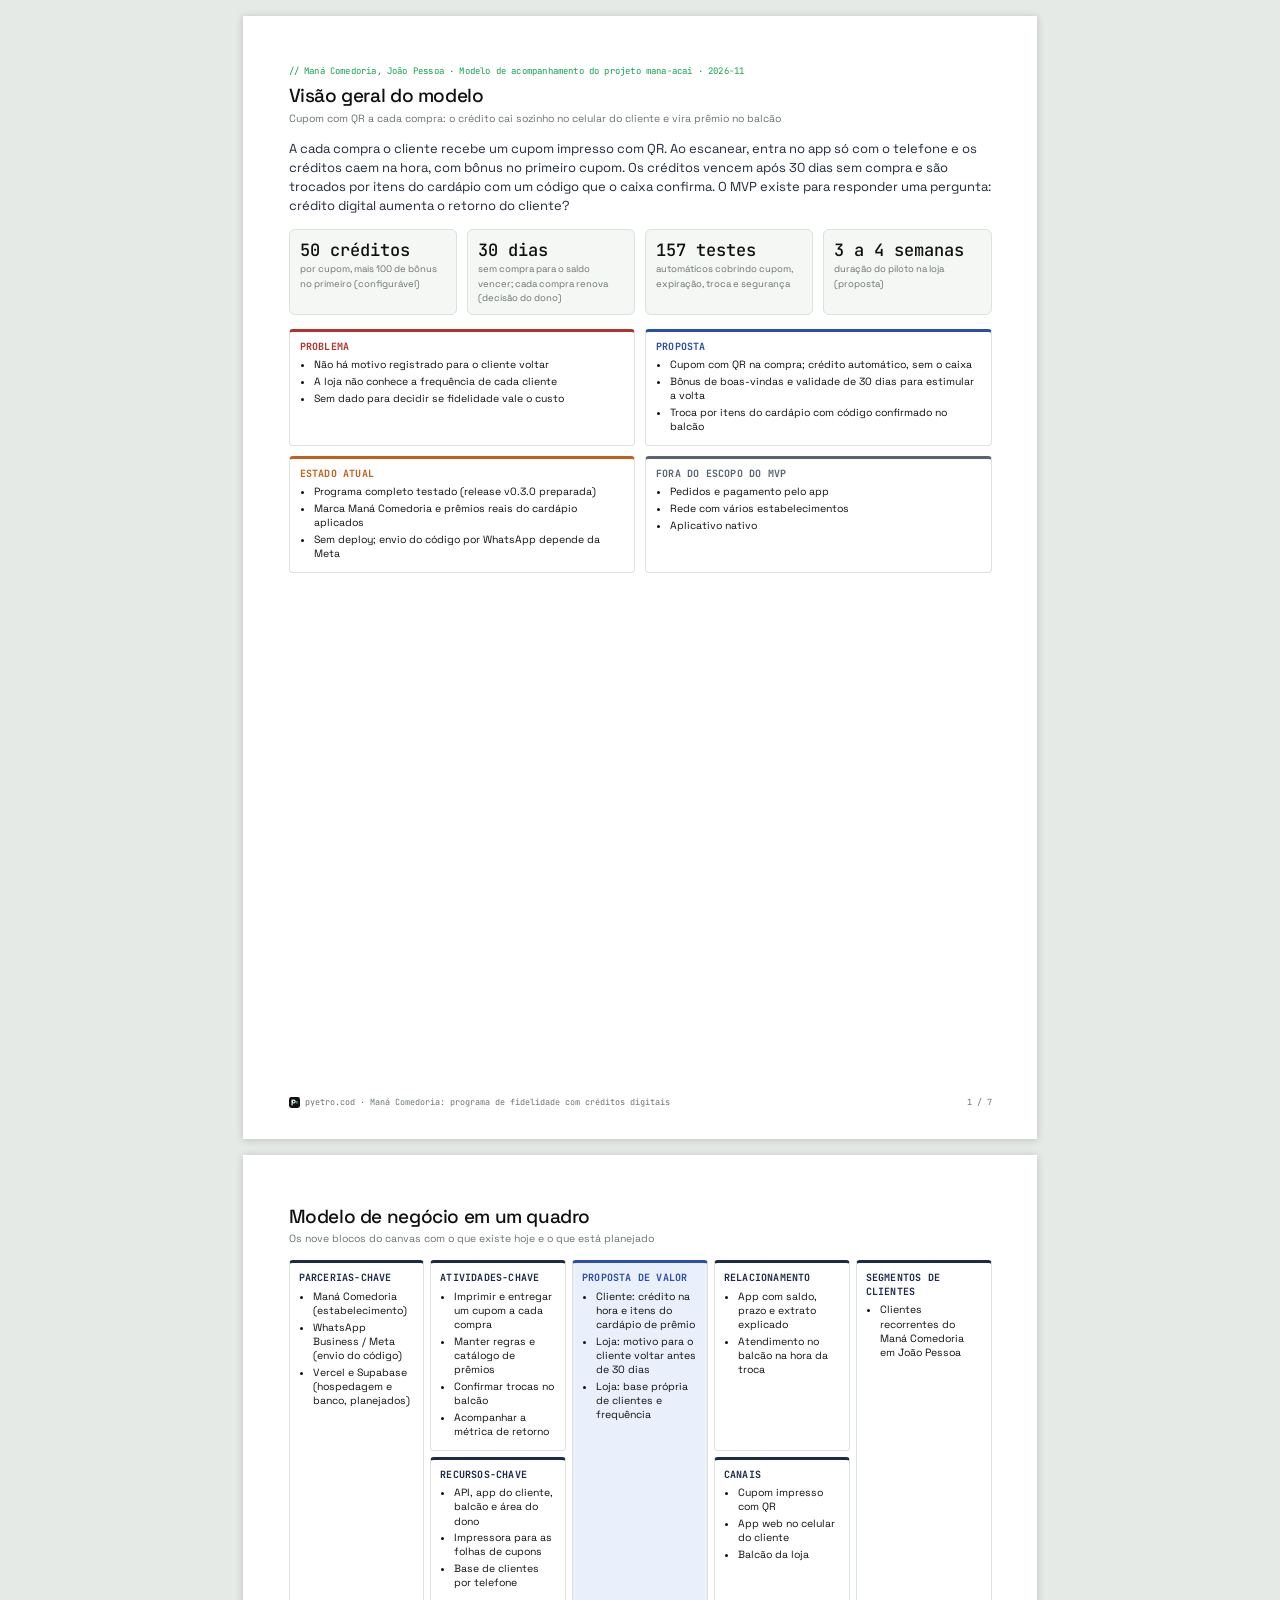
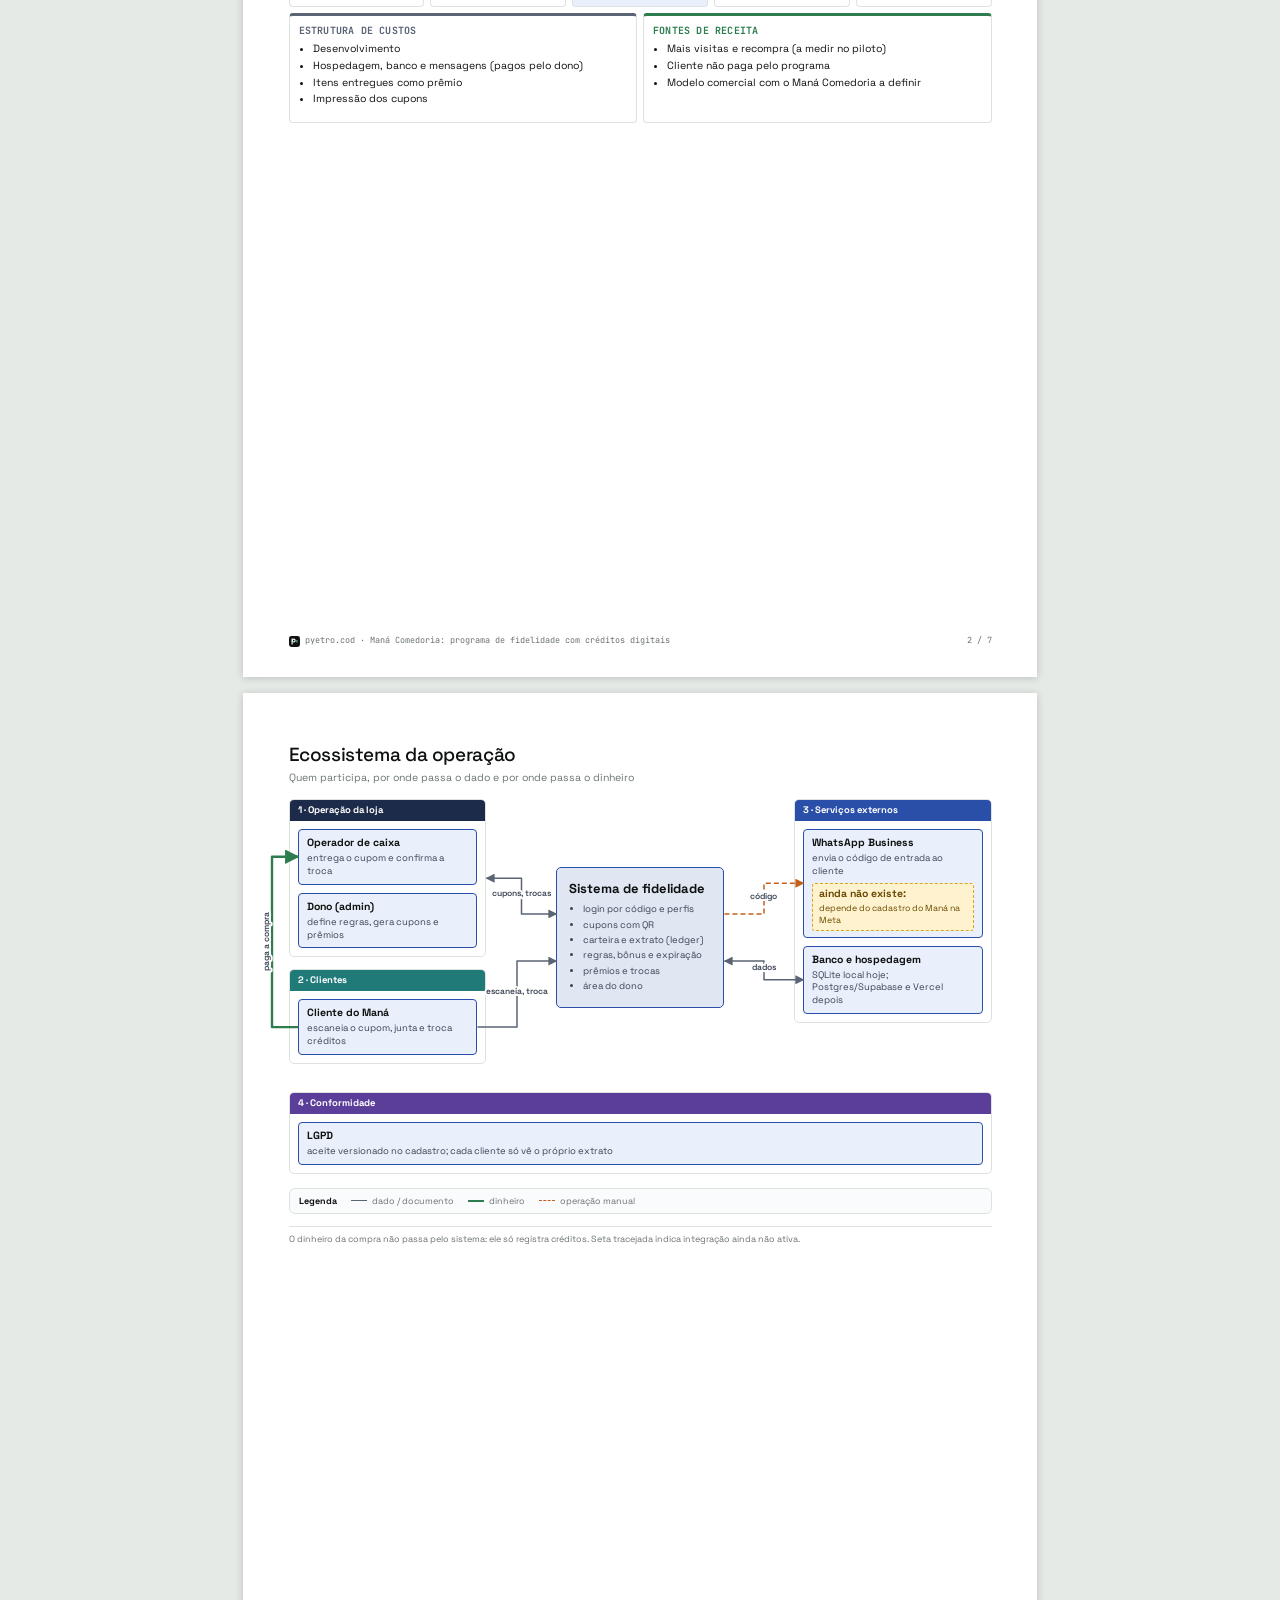
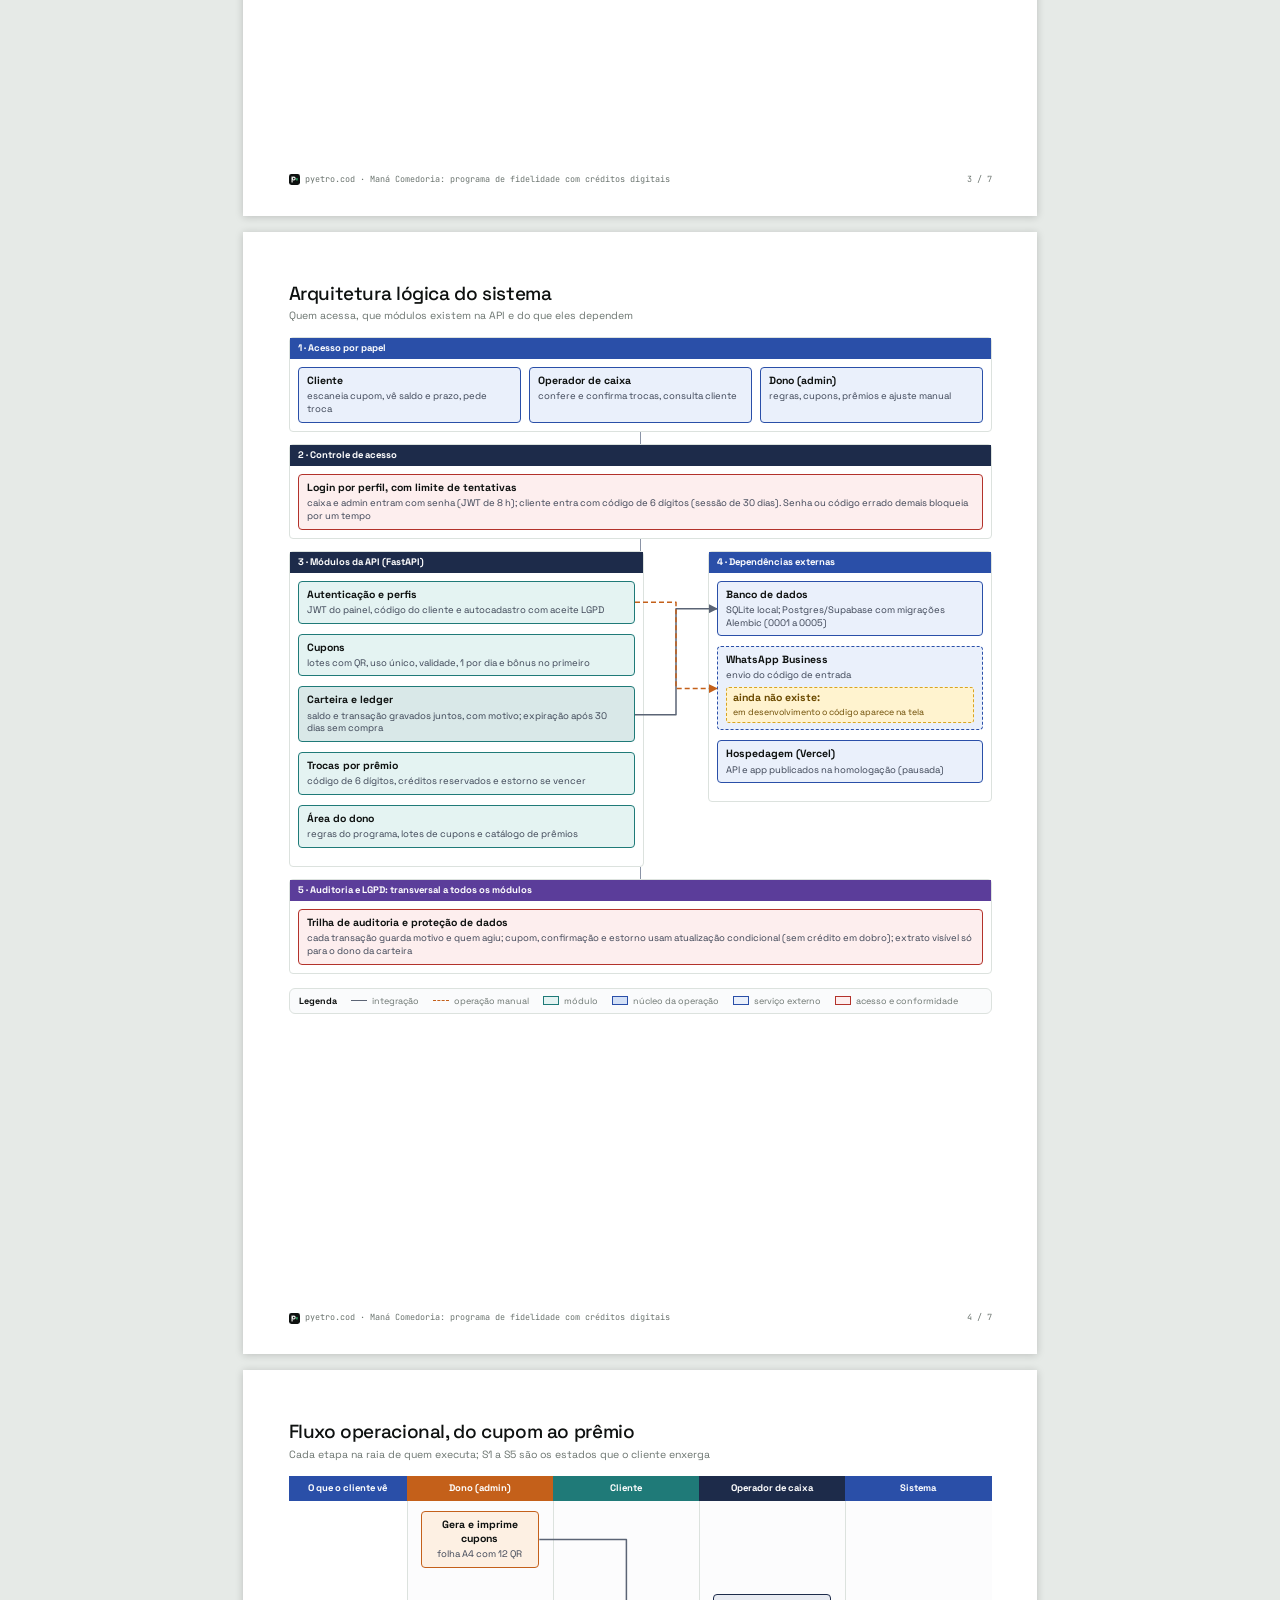
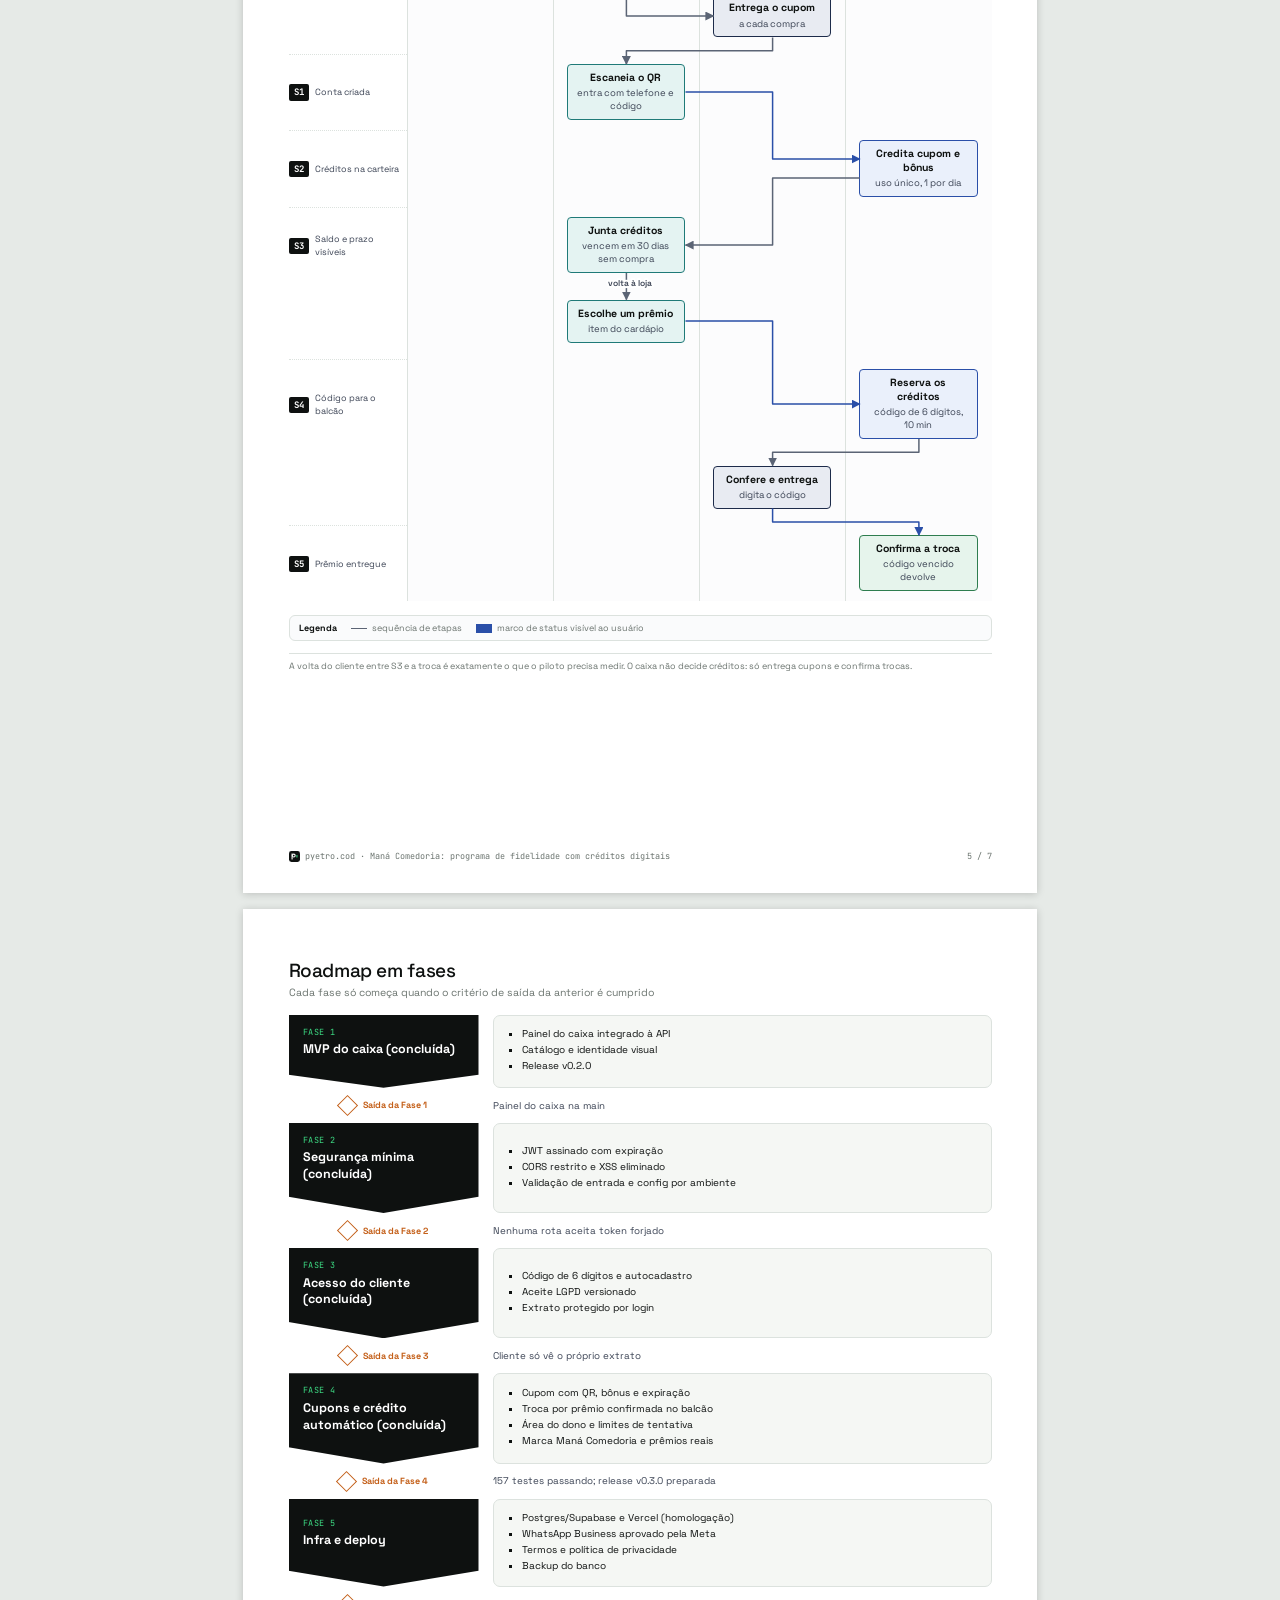
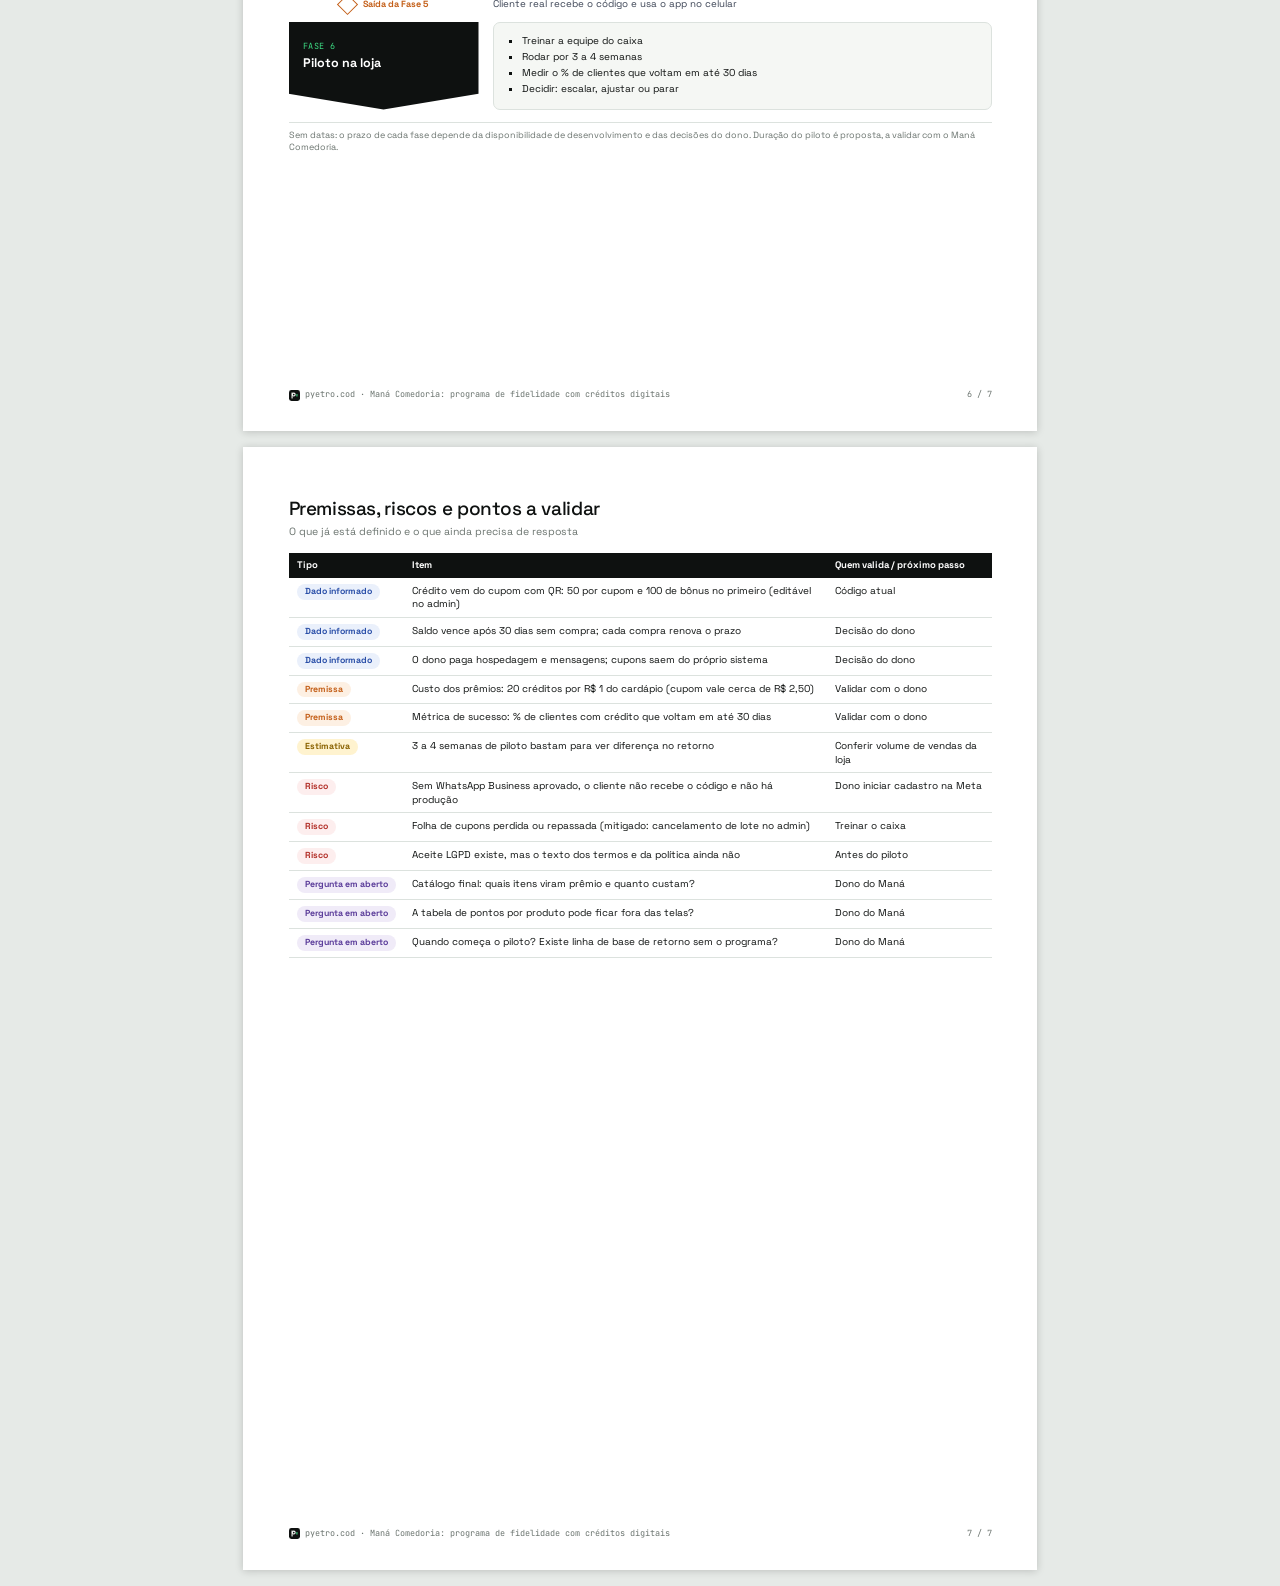
==== commit 53aef445: "docs(modelo): atualiza o modelo de negócio para o programa com cupons Fluxo do cupom ao prêmio (S1-S" ====
--- a/business-model/modelo.html
+++ b/business-model/modelo.html
@@ -129,7 +129,7 @@
 .st-code{background:#0E1110;font-family:var(--mono)}
 .as th{background:#0E1110}
 .blk h3,.cv h3{font-family:var(--mono);letter-spacing:.02em}
-</style></head><body><section class="page"><div class="eyebrow">Maná Comedoria, João Pessoa · Modelo de acompanhamento do projeto mana-acai · 2026-10</div><h1>Visão geral do modelo</h1><p class="sub">Programa de créditos que o caixa lança a cada compra e o cliente acompanha pelo celular, para testar se isso faz o cliente voltar</p><div class="body"><p class="lead">A cada compra o caixa lança créditos na carteira do cliente, identificado pelo telefone; o cliente consulta o saldo num app web (PWA) e troca os créditos na loja. O MVP existe para responder uma pergunta: crédito digital aumenta o retorno do cliente?</p><div class="kpis"><div class="kpi"><strong>3 perfis</strong><span>cliente, caixa e admin (dado)</span></div><div class="kpi"><strong>4 commits</strong><span>do painel do caixa aguardando merge na develop</span></div><div class="kpi"><strong>30 dias</strong><span>janela de retorno a medir no piloto (proposta)</span></div><div class="kpi"><strong>3 a 4 semanas</strong><span>duração do piloto na loja (proposta)</span></div></div><div class="blocks"><div class="blk" style="--c:#b3322b;--cs:#fdeeee"><h3>Problema</h3><ul><li>Não há motivo registrado para o cliente voltar</li><li>A loja não conhece a frequência de cada cliente</li><li>Sem dado para decidir se fidelidade vale o custo</li></ul></div><div class="blk" style="--c:#2a4fa8;--cs:#eaf0fb"><h3>Proposta</h3><ul><li>Créditos por produto, lançados no caixa</li><li>Saldo e histórico no celular do cliente</li><li>Resgate de créditos no balcão</li></ul></div><div class="blk" style="--c:#c4601a;--cs:#fdf0e3"><h3>Estado atual</h3><ul><li>Painel do caixa, cadastro, catálogo e resgate prontos</li><li>Login provisório, sem testes e sem deploy</li><li>Extrato do cliente acessível só com o telefone</li></ul></div><div class="blk" style="--c:#5b6475;--cs:#f1f3f6"><h3>Fora do escopo do MVP</h3><ul><li>QR code na compra</li><li>Rede com vários estabelecimentos</li><li>Aplicativo nativo</li></ul></div></div></div><div class="pf"><span class="brand"><svg viewBox="0 0 100 100" aria-hidden="true"><rect width="100" height="100" rx="22" fill="#0E1110"/><rect x="23" y="23" width="10" height="54" fill="#F5F7F4"/><circle cx="43" cy="41" r="13" fill="none" stroke="#F5F7F4" stroke-width="10"/><rect x="67" y="37" width="10" height="22" fill="#3DDC84"/></svg>pyetro.cod · Maná Comedoria: programa de fidelidade com créditos digitais</span><span>1 / 7</span></div></section><section class="page"><h1>Modelo de negócio em um quadro</h1><p class="sub">Os nove blocos do canvas preenchidos com o que existe hoje e o que está planejado</p><div class="body"><div class="canvas"><div class="cv cv-p" style="--c:#1d2b4a;--cs:#e8ebf2"><h3>Parcerias-chave</h3><ul><li>Maná Comedoria (estabelecimento)</li><li>Provedor de WhatsApp/SMS (planejado)</li><li>Hospedagem e banco de dados (planejado)</li></ul></div><div class="cv cv-a" style="--c:#1d2b4a;--cs:#e8ebf2"><h3>Atividades-chave</h3><ul><li>Lançar créditos e resgates no caixa</li><li>Manter o catálogo de produtos</li><li>Acompanhar a métrica de retorno</li></ul></div><div class="cv cv-r" style="--c:#1d2b4a;--cs:#e8ebf2"><h3>Recursos-chave</h3><ul><li>API, painel do caixa e PWA</li><li>Equipe do caixa treinada</li><li>Base de clientes por telefone</li></ul></div><div class="cv cv-v" style="--c:#2a4fa8;--cs:#eaf0fb"><h3>Proposta de valor</h3><ul><li>Cliente: créditos a cada compra, trocáveis na loja</li><li>Loja: motivo para o cliente voltar</li><li>Loja: base própria de clientes e frequência</li></ul></div><div class="cv cv-l" style="--c:#1d2b4a;--cs:#e8ebf2"><h3>Relacionamento</h3><ul><li>Atendimento no balcão</li><li>App para consultar saldo e histórico</li></ul></div><div class="cv cv-c" style="--c:#1d2b4a;--cs:#e8ebf2"><h3>Canais</h3><ul><li>Caixa da loja</li><li>PWA no celular do cliente</li></ul></div><div class="cv cv-s" style="--c:#1d2b4a;--cs:#e8ebf2"><h3>Segmentos de clientes</h3><ul><li>Clientes recorrentes do Maná em João Pessoa</li></ul></div><div class="cv cv-k" style="--c:#5b6475;--cs:#f1f3f6"><h3>Estrutura de custos</h3><ul><li>Desenvolvimento</li><li>Hospedagem e banco</li><li>Mensagens de código (OTP)</li><li>Produtos dados no resgate</li></ul></div><div class="cv cv-f" style="--c:#2e7d4f;--cs:#e6f4ec"><h3>Fontes de receita</h3><ul><li>Mais visitas e recompra (a medir no piloto)</li><li>Cliente não paga pelo programa</li><li>Modelo comercial com o Maná Comedoria a definir</li></ul></div></div></div><div class="pf"><span class="brand"><svg viewBox="0 0 100 100" aria-hidden="true"><rect width="100" height="100" rx="22" fill="#0E1110"/><rect x="23" y="23" width="10" height="54" fill="#F5F7F4"/><circle cx="43" cy="41" r="13" fill="none" stroke="#F5F7F4" stroke-width="10"/><rect x="67" y="37" width="10" height="22" fill="#3DDC84"/></svg>pyetro.cod · Maná Comedoria: programa de fidelidade com créditos digitais</span><span>2 / 7</span></div></section><section class="page"><h1>Ecossistema da operação</h1><p class="sub">Quem participa, por onde passa o dado e por onde passa o dinheiro</p><div class="body"><div class="dg eco" data-links="[{&quot;from&quot;: &quot;g-loja&quot;, &quot;to&quot;: &quot;center&quot;, &quot;label&quot;: &quot;créditos, resgates&quot;, &quot;both&quot;: true}, {&quot;from&quot;: &quot;cliente&quot;, &quot;to&quot;: &quot;center&quot;, &quot;label&quot;: &quot;consulta saldo&quot;}, {&quot;from&quot;: &quot;center&quot;, &quot;to&quot;: &quot;otp&quot;, &quot;label&quot;: &quot;código&quot;, &quot;kind&quot;: &quot;manual&quot;}, {&quot;from&quot;: &quot;center&quot;, &quot;to&quot;: &quot;banco&quot;, &quot;label&quot;: &quot;dados&quot;, &quot;both&quot;: true}, {&quot;from&quot;: &quot;cliente&quot;, &quot;to&quot;: &quot;caixa&quot;, &quot;label&quot;: &quot;paga a compra&quot;, &quot;kind&quot;: &quot;money&quot;, &quot;route&quot;: &quot;outer-left&quot;}]"><div class="eco-cols"><div class="eco-side"><div class="grp" style="--c:#1d2b4a;--cs:#e8ebf2" data-id="g-loja"><div class="grp-h">1 · Operação da loja</div><div class="grp-b"><div class="card" style="--c:#2a4fa8;--cs:#eaf0fb" data-id="caixa"><b>Operador de caixa</b><p>busca cliente, lança crédito e resgate</p></div><div class="card" style="--c:#2a4fa8;--cs:#eaf0fb" data-id="admin"><b>Administrador</b><p>define os créditos de cada produto</p></div></div></div><div class="grp" style="--c:#1f7a78;--cs:#e4f3f2" data-id="g-cliente"><div class="grp-h">2 · Clientes</div><div class="grp-b"><div class="card" style="--c:#2a4fa8;--cs:#eaf0fb" data-id="cliente"><b>Cliente do Maná</b><p>compra, informa o telefone e consulta o saldo</p></div></div></div></div><div class="eco-mid"><div class="center" data-id="center" style="--c:#2a4fa8;--cs:#eaf0fb"><b>Sistema de fidelidade</b><ul><li>login e perfis</li><li>cadastro de clientes</li><li>catálogo de produtos</li><li>carteira e histórico (ledger)</li><li>painel do caixa</li><li>app do cliente (PWA)</li></ul></div></div><div class="eco-side"><div class="grp" style="--c:#2a4fa8;--cs:#eaf0fb" data-id="g-ext"><div class="grp-h">3 · Serviços externos</div><div class="grp-b"><div class="card" style="--c:#2a4fa8;--cs:#eaf0fb" data-id="otp"><b>WhatsApp/SMS</b><p>envia código de acesso ao cliente</p><div class="tag"><b>ainda não existe:</b> planejado para a fase 3</div></div><div class="card" style="--c:#2a4fa8;--cs:#eaf0fb" data-id="banco"><b>Banco e hospedagem</b><p>SQLite local hoje; Postgres/Supabase depois</p></div></div></div></div></div><div class="eco-bottom"><div class="grp grp-row" style="--c:#5b3d9a;--cs:#f0ebf8" data-id="g-reg"><div class="grp-h">4 · Conformidade</div><div class="grp-b"><div class="card" style="--c:#2a4fa8;--cs:#eaf0fb"><b>LGPD</b><p>nome, telefone e histórico de compras são dados pessoais</p></div></div></div></div></div></div><div class="legend"><b>Legenda</b><span class="lg"><i class="sw line"></i>dado / documento</span><span class="lg"><i class="sw money"></i>dinheiro</span><span class="lg"><i class="sw dashed"></i>operação manual</span></div><p class="note">O dinheiro da compra não passa pelo sistema: ele só registra créditos. Seta tracejada indica integração ainda não construída.</p><div class="pf"><span class="brand"><svg viewBox="0 0 100 100" aria-hidden="true"><rect width="100" height="100" rx="22" fill="#0E1110"/><rect x="23" y="23" width="10" height="54" fill="#F5F7F4"/><circle cx="43" cy="41" r="13" fill="none" stroke="#F5F7F4" stroke-width="10"/><rect x="67" y="37" width="10" height="22" fill="#3DDC84"/></svg>pyetro.cod · Maná Comedoria: programa de fidelidade com créditos digitais</span><span>3 / 7</span></div></section><section class="page"><h1>Arquitetura lógica do sistema</h1><p class="sub">Quem acessa, que módulos existem na API e do que eles dependem</p><div class="body"><div class="band" style="--c:#2a4fa8;--cs:#eaf0fb"><div class="band-h">1 · Acesso por papel</div><div class="band-b"><div class="row"><div class="card slim" style="--c:#2a4fa8;--cs:#eaf0fb"><b>Cliente</b><p>vê o próprio saldo e histórico</p></div><div class="card slim" style="--c:#2a4fa8;--cs:#eaf0fb"><b>Operador de caixa</b><p>busca, cadastra, lança crédito e resgate</p></div><div class="card slim" style="--c:#2a4fa8;--cs:#eaf0fb"><b>Administrador</b><p>tudo do caixa e gestão do catálogo</p></div></div></div></div><div class="vsep"></div><div class="band" style="--c:#1d2b4a;--cs:#e8ebf2"><div class="band-h">2 · Controle de acesso</div><div class="band-b"><div class="card" style="--c:#b3322b;--cs:#fdeeee"><b>Login por perfil (hoje com token provisório)</b><p>caixa e admin entram com senha; cliente só informa o telefone. JWT na fase 2 e código por WhatsApp/SMS na fase 3</p></div></div></div><div class="vsep"></div><div class="dg arch-cols" data-links="[{&quot;from&quot;: &quot;m-ledger&quot;, &quot;to&quot;: &quot;x-db&quot;}, {&quot;from&quot;: &quot;m-auth&quot;, &quot;to&quot;: &quot;x-otp&quot;, &quot;kind&quot;: &quot;manual&quot;}]"><div class="arch-l"><div class="band" style="--c:#1d2b4a;--cs:#e8ebf2"><div class="band-h">3 · Módulos da API (FastAPI)</div><div class="band-b"><div class="card" style="--c:#1f7a78;--cs:#e4f3f2" data-id="m-auth"><b>Autenticação e perfis</b><p>login de caixa e admin; checagem de perfil por rota</p></div><div class="card" style="--c:#1f7a78;--cs:#e4f3f2" data-id="m-cli"><b>Cadastro de clientes</b><p>busca e cadastro pelo telefone</p></div><div class="card" style="--c:#1f7a78;--cs:#e4f3f2" data-id="m-cat"><b>Catálogo de produtos</b><p>créditos por produto, editado pelo admin</p></div><div class="card core" style="--c:#1f7a78;--cs:#e4f3f2" data-id="m-ledger"><b>Carteira e ledger</b><p>saldo e transação gravados juntos, com trava na carteira; bloqueia saldo negativo</p></div><div class="card" style="--c:#1f7a78;--cs:#e4f3f2" data-id="m-ext"><b>Extrato do cliente</b><p>saldo e histórico exibidos no PWA</p></div></div></div></div><div class="arch-r"><div class="band" style="--c:#2a4fa8;--cs:#eaf0fb"><div class="band-h">4 · Dependências externas</div><div class="band-b"><div class="card" style="--c:#2a4fa8;--cs:#eaf0fb" data-id="x-db"><b>Banco de dados</b><p>SQLite hoje; Postgres/Supabase com migrations (Alembic) na fase 5</p></div><div class="card dashed" style="--c:#2a4fa8;--cs:#eaf0fb" data-id="x-otp"><b>Provedor WhatsApp/SMS</b><p>código de acesso do cliente</p><div class="tag"><b>ainda não existe:</b> cliente entra só com o telefone no MVP</div></div><div class="card" style="--c:#2a4fa8;--cs:#eaf0fb" data-id="x-host"><b>Hospedagem (Docker)</b><p>API e front publicados na fase 5</p></div></div></div></div></div><div class="vsep"></div><div class="band" style="--c:#5b3d9a;--cs:#f0ebf8"><div class="band-h">5 · Auditoria e LGPD: transversal a todos os módulos</div><div class="band-b"><div class="card" style="--c:#b3322b;--cs:#fdeeee"><b>Trilha de auditoria e proteção de dados</b><p>registrar qual operador fez cada lançamento e qual produto gerou o crédito; estorno em vez de débito manual; extrato visível só para o dono da carteira</p></div></div></div></div><div class="legend"><b>Legenda</b><span class="lg"><i class="sw line"></i>integração</span><span class="lg"><i class="sw dashed"></i>operação manual</span><span class="lg"><i class="sw mod"></i>módulo</span><span class="lg"><i class="sw core"></i>núcleo da operação</span><span class="lg"><i class="sw ext"></i>serviço externo</span><span class="lg"><i class="sw comp"></i>acesso e conformidade</span></div><div class="pf"><span class="brand"><svg viewBox="0 0 100 100" aria-hidden="true"><rect width="100" height="100" rx="22" fill="#0E1110"/><rect x="23" y="23" width="10" height="54" fill="#F5F7F4"/><circle cx="43" cy="41" r="13" fill="none" stroke="#F5F7F4" stroke-width="10"/><rect x="67" y="37" width="10" height="22" fill="#3DDC84"/></svg>pyetro.cod · Maná Comedoria: programa de fidelidade com créditos digitais</span><span>4 / 7</span></div></section><section class="page"><h1>Fluxo operacional, da compra ao resgate</h1><p class="sub">Cada etapa na raia de quem executa; S1 a S4 são os estados que o cliente enxerga</p><div class="body"><div class="dg swim" data-links="[{&quot;from&quot;: &quot;s-cat&quot;, &quot;to&quot;: &quot;s-compra&quot;}, {&quot;from&quot;: &quot;s-compra&quot;, &quot;to&quot;: &quot;s-busca&quot;}, {&quot;from&quot;: &quot;s-busca&quot;, &quot;to&quot;: &quot;s-lanca&quot;}, {&quot;from&quot;: &quot;s-lanca&quot;, &quot;to&quot;: &quot;s-grava&quot;, &quot;kind&quot;: &quot;data&quot;}, {&quot;from&quot;: &quot;s-grava&quot;, &quot;to&quot;: &quot;s-consulta&quot;}, {&quot;from&quot;: &quot;s-consulta&quot;, &quot;to&quot;: &quot;s-pede&quot;, &quot;label&quot;: &quot;volta à loja&quot;}, {&quot;from&quot;: &quot;s-pede&quot;, &quot;to&quot;: &quot;s-resgate&quot;}, {&quot;from&quot;: &quot;s-resgate&quot;, &quot;to&quot;: &quot;s-debita&quot;, &quot;kind&quot;: &quot;data&quot;}]"><div class="sl" style="grid-template-columns:118px repeat(4,1fr);grid-template-rows:auto repeat(9,minmax(76px,auto))"><div class="sl-h sl-status" style="grid-column:1;grid-row:1;--c:#2a4fa8;--cs:#eaf0fb">O que o cliente vê</div><div class="sl-h" style="grid-column:2;grid-row:1;--c:#c4601a;--cs:#fdf0e3">Administrador</div><div class="sl-h" style="grid-column:3;grid-row:1;--c:#1f7a78;--cs:#e4f3f2">Cliente</div><div class="sl-h" style="grid-column:4;grid-row:1;--c:#1d2b4a;--cs:#e8ebf2">Operador de caixa</div><div class="sl-h" style="grid-column:5;grid-row:1;--c:#2a4fa8;--cs:#eaf0fb">Sistema</div><div class="sl-bg" style="grid-column:2;grid-row:2 / span 9"></div><div class="sl-bg" style="grid-column:3;grid-row:2 / span 9"></div><div class="sl-bg" style="grid-column:4;grid-row:2 / span 9"></div><div class="sl-bg" style="grid-column:5;grid-row:2 / span 9"></div><div class="st-cell" style="grid-column:1;grid-row:4"><span class="st-code">S1</span><span>Cliente cadastrado</span></div><div class="st-cell" style="grid-column:1;grid-row:6"><span class="st-code">S2</span><span>Crédito na carteira</span></div><div class="st-cell" style="grid-column:1;grid-row:7"><span class="st-code">S3</span><span>Saldo e histórico visíveis</span></div><div class="st-cell" style="grid-column:1;grid-row:10"><span class="st-code">S4</span><span>Resgate concluído</span></div><div class="sl-cell" style="grid-column:2;grid-row:2"><div class="card step" style="--c:#c4601a;--cs:#fdf0e3" data-id="s-cat"><b>Cadastra produtos</b><p>define os créditos de cada um</p></div></div><div class="sl-cell" style="grid-column:3;grid-row:3"><div class="card step" style="--c:#1f7a78;--cs:#e4f3f2" data-id="s-compra"><b>Faz a compra</b><p>informa o telefone</p></div></div><div class="sl-cell" style="grid-column:4;grid-row:4"><div class="card step" style="--c:#1d2b4a;--cs:#e8ebf2" data-id="s-busca"><b>Busca ou cadastra</b><p>pelo telefone</p></div></div><div class="sl-cell" style="grid-column:4;grid-row:5"><div class="card step" style="--c:#1d2b4a;--cs:#e8ebf2" data-id="s-lanca"><b>Lança o crédito</b><p>clica no produto vendido</p></div></div><div class="sl-cell" style="grid-column:5;grid-row:6"><div class="card step" style="--c:#2a4fa8;--cs:#eaf0fb" data-id="s-grava"><b>Grava saldo e histórico</b><p>na mesma transação de banco</p></div></div><div class="sl-cell" style="grid-column:3;grid-row:7"><div class="card step" style="--c:#1f7a78;--cs:#e4f3f2" data-id="s-consulta"><b>Consulta o saldo</b><p>no PWA</p></div></div><div class="sl-cell" style="grid-column:3;grid-row:8"><div class="card step" style="--c:#1f7a78;--cs:#e4f3f2" data-id="s-pede"><b>Pede o resgate</b><p>numa próxima visita</p></div></div><div class="sl-cell" style="grid-column:4;grid-row:9"><div class="card step" style="--c:#1d2b4a;--cs:#e8ebf2" data-id="s-resgate"><b>Lança o resgate</b><p>quantidade de créditos</p></div></div><div class="sl-cell" style="grid-column:5;grid-row:10"><div class="card step" style="--c:#2e7d4f;--cs:#e6f4ec" data-id="s-debita"><b>Valida e debita</b><p>recusa se faltar saldo</p></div></div></div></div></div><div class="legend"><b>Legenda</b><span class="lg"><i class="sw line"></i>sequência de etapas</span><span class="lg"><i class="sw stat"></i>marco de status visível ao usuário</span></div><p class="note">A volta do cliente entre S3 e o resgate é exatamente o que o piloto precisa medir. Hoje o lançamento não registra o operador; isso entra na fase 4.</p><div class="pf"><span class="brand"><svg viewBox="0 0 100 100" aria-hidden="true"><rect width="100" height="100" rx="22" fill="#0E1110"/><rect x="23" y="23" width="10" height="54" fill="#F5F7F4"/><circle cx="43" cy="41" r="13" fill="none" stroke="#F5F7F4" stroke-width="10"/><rect x="67" y="37" width="10" height="22" fill="#3DDC84"/></svg>pyetro.cod · Maná Comedoria: programa de fidelidade com créditos digitais</span><span>5 / 7</span></div></section><section class="page"><h1>Roadmap em fases</h1><p class="sub">Cada fase só começa quando o critério de saída da anterior é cumprido</p><div class="body"><div class="roadmap"><div class="ph-row"><div class="ph"><small>FASE 1</small><b>Fechar o MVP atual</b></div><div class="ph-card"><ul><li>PR da feature/painel-caixa-completo para a develop</li><li>Remover a branch remota duplicada</li></ul></div></div><div class="ph-exit"><div class="ex-l"><i class="dia"></i><b>Saída da Fase 1</b></div><div class="ex-r">Painel do caixa mergeado na develop</div></div><div class="ph-row"><div class="ph"><small>FASE 2</small><b>Segurança mínima</b></div><div class="ph-card"><ul><li>JWT assinado com expiração</li><li>Senhas com hash (bcrypt)</li><li>CORS restrito à origem do front</li><li>Escape de texto no front (XSS)</li></ul></div></div><div class="ph-exit"><div class="ex-l"><i class="dia"></i><b>Saída da Fase 2</b></div><div class="ex-r">Nenhuma rota do caixa aceita token forjado</div></div><div class="ph-row"><div class="ph"><small>FASE 3</small><b>Acesso do cliente</b></div><div class="ph-card"><ul><li>Código de acesso por WhatsApp/SMS</li><li>Extrato protegido por login</li></ul></div></div><div class="ph-exit"><div class="ex-l"><i class="dia"></i><b>Saída da Fase 3</b></div><div class="ex-r">Cliente só vê o próprio extrato depois do código</div></div><div class="ph-row"><div class="ph"><small>FASE 4</small><b>Auditoria e testes</b></div><div class="ph-card"><ul><li>Operador e produto em cada transação</li><li>Estorno no lugar do débito manual</li><li>Testes com pytest para saldo, resgate e perfis</li></ul></div></div><div class="ph-exit"><div class="ex-l"><i class="dia"></i><b>Saída da Fase 4</b></div><div class="ex-r">Todo lançamento é rastreável e os testes passam</div></div><div class="ph-row"><div class="ph"><small>FASE 5</small><b>Infra e deploy</b></div><div class="ph-card"><ul><li>Migrations com Alembic</li><li>Postgres/Supabase</li><li>Docker e publicação</li><li>Backup do banco</li></ul></div></div><div class="ph-exit"><div class="ex-l"><i class="dia"></i><b>Saída da Fase 5</b></div><div class="ex-r">Sistema no ar em endereço público, com backup</div></div><div class="ph-row"><div class="ph"><small>FASE 6</small><b>Piloto na loja</b></div><div class="ph-card"><ul><li>Treinar a equipe do caixa</li><li>Rodar por 3 a 4 semanas</li><li>Medir o % de clientes com crédito que voltam em até 30 dias</li><li>Decidir: escalar, ajustar ou parar</li></ul></div></div></div></div><p class="note">Sem datas: o prazo de cada fase depende da disponibilidade de desenvolvimento. Duração do piloto e janela de 30 dias são propostas, a validar com o Maná Comedoria.</p><div class="pf"><span class="brand"><svg viewBox="0 0 100 100" aria-hidden="true"><rect width="100" height="100" rx="22" fill="#0E1110"/><rect x="23" y="23" width="10" height="54" fill="#F5F7F4"/><circle cx="43" cy="41" r="13" fill="none" stroke="#F5F7F4" stroke-width="10"/><rect x="67" y="37" width="10" height="22" fill="#3DDC84"/></svg>pyetro.cod · Maná Comedoria: programa de fidelidade com créditos digitais</span><span>6 / 7</span></div></section><section class="page"><h1>Premissas, riscos e pontos a validar</h1><p class="sub">O que já está definido e o que ainda precisa de resposta</p><div class="body"><table class="as"><thead><tr><th>Tipo</th><th>Item</th><th>Quem valida / próximo passo</th></tr></thead><tbody><tr><td><span class="bd bd-dado">Dado informado</span></td><td>Caixa lança créditos manualmente; cliente se identifica pelo telefone</td><td>Código atual</td></tr><tr><td><span class="bd bd-dado">Dado informado</span></td><td>Créditos por produto são definidos pelo admin no catálogo</td><td>Código atual</td></tr><tr><td><span class="bd bd-premissa">Premissa</span></td><td>Acesso do cliente por código via WhatsApp/SMS (recomendado, não decidido)</td><td>Dev decide antes da fase 3</td></tr><tr><td><span class="bd bd-premissa">Premissa</span></td><td>Métrica de sucesso: % de clientes com crédito que voltam em até 30 dias</td><td>Validar com o dono do Maná</td></tr><tr><td><span class="bd bd-estimativa">Estimativa</span></td><td>3 a 4 semanas de piloto bastam para ver diferença no retorno</td><td>Conferir volume de vendas da loja</td></tr><tr><td><span class="bd bd-risco">Risco</span></td><td>Token provisório permite se passar por caixa ou admin</td><td>Fase 2</td></tr><tr><td><span class="bd bd-risco">Risco</span></td><td>Extrato aberto pelo telefone expõe dados pessoais (LGPD)</td><td>Fase 3</td></tr><tr><td><span class="bd bd-risco">Risco</span></td><td>Sem registro do operador, erro ou fraude no caixa não é rastreável</td><td>Fase 4</td></tr><tr><td><span class="bd bd-pergunta">Pergunta em aberto</span></td><td>O que o cliente ganha no resgate e quantos créditos isso custa?</td><td>Dono do Maná</td></tr><tr><td><span class="bd bd-pergunta">Pergunta em aberto</span></td><td>Os créditos expiram? Existe linha de base de retorno sem o programa?</td><td>Dono do Maná</td></tr><tr><td><span class="bd bd-pergunta">Pergunta em aberto</span></td><td>Quem paga desenvolvimento, hospedagem e mensagens?</td><td>Dev e dono do Maná</td></tr></tbody></table></div><div class="pf"><span class="brand"><svg viewBox="0 0 100 100" aria-hidden="true"><rect width="100" height="100" rx="22" fill="#0E1110"/><rect x="23" y="23" width="10" height="54" fill="#F5F7F4"/><circle cx="43" cy="41" r="13" fill="none" stroke="#F5F7F4" stroke-width="10"/><rect x="67" y="37" width="10" height="22" fill="#3DDC84"/></svg>pyetro.cod · Maná Comedoria: programa de fidelidade com créditos digitais</span><span>7 / 7</span></div></section><script>
+</style></head><body><section class="page"><div class="eyebrow">Maná Comedoria, João Pessoa · Modelo de acompanhamento do projeto mana-acai · 2026-11</div><h1>Visão geral do modelo</h1><p class="sub">Cupom com QR a cada compra: o crédito cai sozinho no celular do cliente e vira prêmio no balcão</p><div class="body"><p class="lead">A cada compra o cliente recebe um cupom impresso com QR. Ao escanear, entra no app só com o telefone e os créditos caem na hora, com bônus no primeiro cupom. Os créditos vencem após 30 dias sem compra e são trocados por itens do cardápio com um código que o caixa confirma. O MVP existe para responder uma pergunta: crédito digital aumenta o retorno do cliente?</p><div class="kpis"><div class="kpi"><strong>50 créditos</strong><span>por cupom, mais 100 de bônus no primeiro (configurável)</span></div><div class="kpi"><strong>30 dias</strong><span>sem compra para o saldo vencer; cada compra renova (decisão do dono)</span></div><div class="kpi"><strong>157 testes</strong><span>automáticos cobrindo cupom, expiração, troca e segurança</span></div><div class="kpi"><strong>3 a 4 semanas</strong><span>duração do piloto na loja (proposta)</span></div></div><div class="blocks"><div class="blk" style="--c:#b3322b;--cs:#fdeeee"><h3>Problema</h3><ul><li>Não há motivo registrado para o cliente voltar</li><li>A loja não conhece a frequência de cada cliente</li><li>Sem dado para decidir se fidelidade vale o custo</li></ul></div><div class="blk" style="--c:#2a4fa8;--cs:#eaf0fb"><h3>Proposta</h3><ul><li>Cupom com QR na compra; crédito automático, sem o caixa</li><li>Bônus de boas-vindas e validade de 30 dias para estimular a volta</li><li>Troca por itens do cardápio com código confirmado no balcão</li></ul></div><div class="blk" style="--c:#c4601a;--cs:#fdf0e3"><h3>Estado atual</h3><ul><li>Programa completo testado (release v0.3.0 preparada)</li><li>Marca Maná Comedoria e prêmios reais do cardápio aplicados</li><li>Sem deploy; envio do código por WhatsApp depende da Meta</li></ul></div><div class="blk" style="--c:#5b6475;--cs:#f1f3f6"><h3>Fora do escopo do MVP</h3><ul><li>Pedidos e pagamento pelo app</li><li>Rede com vários estabelecimentos</li><li>Aplicativo nativo</li></ul></div></div></div><div class="pf"><span class="brand"><svg viewBox="0 0 100 100" aria-hidden="true"><rect width="100" height="100" rx="22" fill="#0E1110"/><rect x="23" y="23" width="10" height="54" fill="#F5F7F4"/><circle cx="43" cy="41" r="13" fill="none" stroke="#F5F7F4" stroke-width="10"/><rect x="67" y="37" width="10" height="22" fill="#3DDC84"/></svg>pyetro.cod · Maná Comedoria: programa de fidelidade com créditos digitais</span><span>1 / 7</span></div></section><section class="page"><h1>Modelo de negócio em um quadro</h1><p class="sub">Os nove blocos do canvas com o que existe hoje e o que está planejado</p><div class="body"><div class="canvas"><div class="cv cv-p" style="--c:#1d2b4a;--cs:#e8ebf2"><h3>Parcerias-chave</h3><ul><li>Maná Comedoria (estabelecimento)</li><li>WhatsApp Business / Meta (envio do código)</li><li>Vercel e Supabase (hospedagem e banco, planejados)</li></ul></div><div class="cv cv-a" style="--c:#1d2b4a;--cs:#e8ebf2"><h3>Atividades-chave</h3><ul><li>Imprimir e entregar um cupom a cada compra</li><li>Manter regras e catálogo de prêmios</li><li>Confirmar trocas no balcão</li><li>Acompanhar a métrica de retorno</li></ul></div><div class="cv cv-r" style="--c:#1d2b4a;--cs:#e8ebf2"><h3>Recursos-chave</h3><ul><li>API, app do cliente, balcão e área do dono</li><li>Impressora para as folhas de cupons</li><li>Base de clientes por telefone</li></ul></div><div class="cv cv-v" style="--c:#2a4fa8;--cs:#eaf0fb"><h3>Proposta de valor</h3><ul><li>Cliente: crédito na hora e itens do cardápio de prêmio</li><li>Loja: motivo para o cliente voltar antes de 30 dias</li><li>Loja: base própria de clientes e frequência</li></ul></div><div class="cv cv-l" style="--c:#1d2b4a;--cs:#e8ebf2"><h3>Relacionamento</h3><ul><li>App com saldo, prazo e extrato explicado</li><li>Atendimento no balcão na hora da troca</li></ul></div><div class="cv cv-c" style="--c:#1d2b4a;--cs:#e8ebf2"><h3>Canais</h3><ul><li>Cupom impresso com QR</li><li>App web no celular do cliente</li><li>Balcão da loja</li></ul></div><div class="cv cv-s" style="--c:#1d2b4a;--cs:#e8ebf2"><h3>Segmentos de clientes</h3><ul><li>Clientes recorrentes do Maná Comedoria em João Pessoa</li></ul></div><div class="cv cv-k" style="--c:#5b6475;--cs:#f1f3f6"><h3>Estrutura de custos</h3><ul><li>Desenvolvimento</li><li>Hospedagem, banco e mensagens (pagos pelo dono)</li><li>Itens entregues como prêmio</li><li>Impressão dos cupons</li></ul></div><div class="cv cv-f" style="--c:#2e7d4f;--cs:#e6f4ec"><h3>Fontes de receita</h3><ul><li>Mais visitas e recompra (a medir no piloto)</li><li>Cliente não paga pelo programa</li><li>Modelo comercial com o Maná Comedoria a definir</li></ul></div></div></div><div class="pf"><span class="brand"><svg viewBox="0 0 100 100" aria-hidden="true"><rect width="100" height="100" rx="22" fill="#0E1110"/><rect x="23" y="23" width="10" height="54" fill="#F5F7F4"/><circle cx="43" cy="41" r="13" fill="none" stroke="#F5F7F4" stroke-width="10"/><rect x="67" y="37" width="10" height="22" fill="#3DDC84"/></svg>pyetro.cod · Maná Comedoria: programa de fidelidade com créditos digitais</span><span>2 / 7</span></div></section><section class="page"><h1>Ecossistema da operação</h1><p class="sub">Quem participa, por onde passa o dado e por onde passa o dinheiro</p><div class="body"><div class="dg eco" data-links="[{&quot;from&quot;: &quot;g-loja&quot;, &quot;to&quot;: &quot;center&quot;, &quot;label&quot;: &quot;cupons, trocas&quot;, &quot;both&quot;: true}, {&quot;from&quot;: &quot;cliente&quot;, &quot;to&quot;: &quot;center&quot;, &quot;label&quot;: &quot;escaneia, troca&quot;}, {&quot;from&quot;: &quot;center&quot;, &quot;to&quot;: &quot;otp&quot;, &quot;label&quot;: &quot;código&quot;, &quot;kind&quot;: &quot;manual&quot;}, {&quot;from&quot;: &quot;center&quot;, &quot;to&quot;: &quot;banco&quot;, &quot;label&quot;: &quot;dados&quot;, &quot;both&quot;: true}, {&quot;from&quot;: &quot;cliente&quot;, &quot;to&quot;: &quot;caixa&quot;, &quot;label&quot;: &quot;paga a compra&quot;, &quot;kind&quot;: &quot;money&quot;, &quot;route&quot;: &quot;outer-left&quot;}]"><div class="eco-cols"><div class="eco-side"><div class="grp" style="--c:#1d2b4a;--cs:#e8ebf2" data-id="g-loja"><div class="grp-h">1 · Operação da loja</div><div class="grp-b"><div class="card" style="--c:#2a4fa8;--cs:#eaf0fb" data-id="caixa"><b>Operador de caixa</b><p>entrega o cupom e confirma a troca</p></div><div class="card" style="--c:#2a4fa8;--cs:#eaf0fb" data-id="admin"><b>Dono (admin)</b><p>define regras, gera cupons e prêmios</p></div></div></div><div class="grp" style="--c:#1f7a78;--cs:#e4f3f2" data-id="g-cliente"><div class="grp-h">2 · Clientes</div><div class="grp-b"><div class="card" style="--c:#2a4fa8;--cs:#eaf0fb" data-id="cliente"><b>Cliente do Maná</b><p>escaneia o cupom, junta e troca créditos</p></div></div></div></div><div class="eco-mid"><div class="center" data-id="center" style="--c:#2a4fa8;--cs:#eaf0fb"><b>Sistema de fidelidade</b><ul><li>login por código e perfis</li><li>cupons com QR</li><li>carteira e extrato (ledger)</li><li>regras, bônus e expiração</li><li>prêmios e trocas</li><li>área do dono</li></ul></div></div><div class="eco-side"><div class="grp" style="--c:#2a4fa8;--cs:#eaf0fb" data-id="g-ext"><div class="grp-h">3 · Serviços externos</div><div class="grp-b"><div class="card" style="--c:#2a4fa8;--cs:#eaf0fb" data-id="otp"><b>WhatsApp Business</b><p>envia o código de entrada ao cliente</p><div class="tag"><b>ainda não existe:</b> depende do cadastro do Maná na Meta</div></div><div class="card" style="--c:#2a4fa8;--cs:#eaf0fb" data-id="banco"><b>Banco e hospedagem</b><p>SQLite local hoje; Postgres/Supabase e Vercel depois</p></div></div></div></div></div><div class="eco-bottom"><div class="grp grp-row" style="--c:#5b3d9a;--cs:#f0ebf8" data-id="g-reg"><div class="grp-h">4 · Conformidade</div><div class="grp-b"><div class="card" style="--c:#2a4fa8;--cs:#eaf0fb"><b>LGPD</b><p>aceite versionado no cadastro; cada cliente só vê o próprio extrato</p></div></div></div></div></div></div><div class="legend"><b>Legenda</b><span class="lg"><i class="sw line"></i>dado / documento</span><span class="lg"><i class="sw money"></i>dinheiro</span><span class="lg"><i class="sw dashed"></i>operação manual</span></div><p class="note">O dinheiro da compra não passa pelo sistema: ele só registra créditos. Seta tracejada indica integração ainda não ativa.</p><div class="pf"><span class="brand"><svg viewBox="0 0 100 100" aria-hidden="true"><rect width="100" height="100" rx="22" fill="#0E1110"/><rect x="23" y="23" width="10" height="54" fill="#F5F7F4"/><circle cx="43" cy="41" r="13" fill="none" stroke="#F5F7F4" stroke-width="10"/><rect x="67" y="37" width="10" height="22" fill="#3DDC84"/></svg>pyetro.cod · Maná Comedoria: programa de fidelidade com créditos digitais</span><span>3 / 7</span></div></section><section class="page"><h1>Arquitetura lógica do sistema</h1><p class="sub">Quem acessa, que módulos existem na API e do que eles dependem</p><div class="body"><div class="band" style="--c:#2a4fa8;--cs:#eaf0fb"><div class="band-h">1 · Acesso por papel</div><div class="band-b"><div class="row"><div class="card slim" style="--c:#2a4fa8;--cs:#eaf0fb"><b>Cliente</b><p>escaneia cupom, vê saldo e prazo, pede troca</p></div><div class="card slim" style="--c:#2a4fa8;--cs:#eaf0fb"><b>Operador de caixa</b><p>confere e confirma trocas, consulta cliente</p></div><div class="card slim" style="--c:#2a4fa8;--cs:#eaf0fb"><b>Dono (admin)</b><p>regras, cupons, prêmios e ajuste manual</p></div></div></div></div><div class="vsep"></div><div class="band" style="--c:#1d2b4a;--cs:#e8ebf2"><div class="band-h">2 · Controle de acesso</div><div class="band-b"><div class="card" style="--c:#b3322b;--cs:#fdeeee"><b>Login por perfil, com limite de tentativas</b><p>caixa e admin entram com senha (JWT de 8 h); cliente entra com código de 6 dígitos (sessão de 30 dias). Senha ou código errado demais bloqueia por um tempo</p></div></div></div><div class="vsep"></div><div class="dg arch-cols" data-links="[{&quot;from&quot;: &quot;m-ledger&quot;, &quot;to&quot;: &quot;x-db&quot;}, {&quot;from&quot;: &quot;m-auth&quot;, &quot;to&quot;: &quot;x-otp&quot;, &quot;kind&quot;: &quot;manual&quot;}]"><div class="arch-l"><div class="band" style="--c:#1d2b4a;--cs:#e8ebf2"><div class="band-h">3 · Módulos da API (FastAPI)</div><div class="band-b"><div class="card" style="--c:#1f7a78;--cs:#e4f3f2" data-id="m-auth"><b>Autenticação e perfis</b><p>JWT do painel, código do cliente e autocadastro com aceite LGPD</p></div><div class="card" style="--c:#1f7a78;--cs:#e4f3f2" data-id="m-cup"><b>Cupons</b><p>lotes com QR, uso único, validade, 1 por dia e bônus no primeiro</p></div><div class="card core" style="--c:#1f7a78;--cs:#e4f3f2" data-id="m-ledger"><b>Carteira e ledger</b><p>saldo e transação gravados juntos, com motivo; expiração após 30 dias sem compra</p></div><div class="card" style="--c:#1f7a78;--cs:#e4f3f2" data-id="m-res"><b>Trocas por prêmio</b><p>código de 6 dígitos, créditos reservados e estorno se vencer</p></div><div class="card" style="--c:#1f7a78;--cs:#e4f3f2" data-id="m-adm"><b>Área do dono</b><p>regras do programa, lotes de cupons e catálogo de prêmios</p></div></div></div></div><div class="arch-r"><div class="band" style="--c:#2a4fa8;--cs:#eaf0fb"><div class="band-h">4 · Dependências externas</div><div class="band-b"><div class="card" style="--c:#2a4fa8;--cs:#eaf0fb" data-id="x-db"><b>Banco de dados</b><p>SQLite local; Postgres/Supabase com migrações Alembic (0001 a 0005)</p></div><div class="card dashed" style="--c:#2a4fa8;--cs:#eaf0fb" data-id="x-otp"><b>WhatsApp Business</b><p>envio do código de entrada</p><div class="tag"><b>ainda não existe:</b> em desenvolvimento o código aparece na tela</div></div><div class="card" style="--c:#2a4fa8;--cs:#eaf0fb" data-id="x-host"><b>Hospedagem (Vercel)</b><p>API e app publicados na homologação (pausada)</p></div></div></div></div></div><div class="vsep"></div><div class="band" style="--c:#5b3d9a;--cs:#f0ebf8"><div class="band-h">5 · Auditoria e LGPD: transversal a todos os módulos</div><div class="band-b"><div class="card" style="--c:#b3322b;--cs:#fdeeee"><b>Trilha de auditoria e proteção de dados</b><p>cada transação guarda motivo e quem agiu; cupom, confirmação e estorno usam atualização condicional (sem crédito em dobro); extrato visível só para o dono da carteira</p></div></div></div></div><div class="legend"><b>Legenda</b><span class="lg"><i class="sw line"></i>integração</span><span class="lg"><i class="sw dashed"></i>operação manual</span><span class="lg"><i class="sw mod"></i>módulo</span><span class="lg"><i class="sw core"></i>núcleo da operação</span><span class="lg"><i class="sw ext"></i>serviço externo</span><span class="lg"><i class="sw comp"></i>acesso e conformidade</span></div><div class="pf"><span class="brand"><svg viewBox="0 0 100 100" aria-hidden="true"><rect width="100" height="100" rx="22" fill="#0E1110"/><rect x="23" y="23" width="10" height="54" fill="#F5F7F4"/><circle cx="43" cy="41" r="13" fill="none" stroke="#F5F7F4" stroke-width="10"/><rect x="67" y="37" width="10" height="22" fill="#3DDC84"/></svg>pyetro.cod · Maná Comedoria: programa de fidelidade com créditos digitais</span><span>4 / 7</span></div></section><section class="page"><h1>Fluxo operacional, do cupom ao prêmio</h1><p class="sub">Cada etapa na raia de quem executa; S1 a S5 são os estados que o cliente enxerga</p><div class="body"><div class="dg swim" data-links="[{&quot;from&quot;: &quot;s-gera&quot;, &quot;to&quot;: &quot;s-entrega&quot;}, {&quot;from&quot;: &quot;s-entrega&quot;, &quot;to&quot;: &quot;s-escaneia&quot;}, {&quot;from&quot;: &quot;s-escaneia&quot;, &quot;to&quot;: &quot;s-credita&quot;, &quot;kind&quot;: &quot;data&quot;}, {&quot;from&quot;: &quot;s-credita&quot;, &quot;to&quot;: &quot;s-junta&quot;}, {&quot;from&quot;: &quot;s-junta&quot;, &quot;to&quot;: &quot;s-escolhe&quot;, &quot;label&quot;: &quot;volta à loja&quot;}, {&quot;from&quot;: &quot;s-escolhe&quot;, &quot;to&quot;: &quot;s-reserva&quot;, &quot;kind&quot;: &quot;data&quot;}, {&quot;from&quot;: &quot;s-reserva&quot;, &quot;to&quot;: &quot;s-confere&quot;}, {&quot;from&quot;: &quot;s-confere&quot;, &quot;to&quot;: &quot;s-confirma&quot;, &quot;kind&quot;: &quot;data&quot;}]"><div class="sl" style="grid-template-columns:118px repeat(4,1fr);grid-template-rows:auto repeat(9,minmax(76px,auto))"><div class="sl-h sl-status" style="grid-column:1;grid-row:1;--c:#2a4fa8;--cs:#eaf0fb">O que o cliente vê</div><div class="sl-h" style="grid-column:2;grid-row:1;--c:#c4601a;--cs:#fdf0e3">Dono (admin)</div><div class="sl-h" style="grid-column:3;grid-row:1;--c:#1f7a78;--cs:#e4f3f2">Cliente</div><div class="sl-h" style="grid-column:4;grid-row:1;--c:#1d2b4a;--cs:#e8ebf2">Operador de caixa</div><div class="sl-h" style="grid-column:5;grid-row:1;--c:#2a4fa8;--cs:#eaf0fb">Sistema</div><div class="sl-bg" style="grid-column:2;grid-row:2 / span 9"></div><div class="sl-bg" style="grid-column:3;grid-row:2 / span 9"></div><div class="sl-bg" style="grid-column:4;grid-row:2 / span 9"></div><div class="sl-bg" style="grid-column:5;grid-row:2 / span 9"></div><div class="st-cell" style="grid-column:1;grid-row:4"><span class="st-code">S1</span><span>Conta criada</span></div><div class="st-cell" style="grid-column:1;grid-row:5"><span class="st-code">S2</span><span>Créditos na carteira</span></div><div class="st-cell" style="grid-column:1;grid-row:6"><span class="st-code">S3</span><span>Saldo e prazo visíveis</span></div><div class="st-cell" style="grid-column:1;grid-row:8"><span class="st-code">S4</span><span>Código para o balcão</span></div><div class="st-cell" style="grid-column:1;grid-row:10"><span class="st-code">S5</span><span>Prêmio entregue</span></div><div class="sl-cell" style="grid-column:2;grid-row:2"><div class="card step" style="--c:#c4601a;--cs:#fdf0e3" data-id="s-gera"><b>Gera e imprime cupons</b><p>folha A4 com 12 QR</p></div></div><div class="sl-cell" style="grid-column:4;grid-row:3"><div class="card step" style="--c:#1d2b4a;--cs:#e8ebf2" data-id="s-entrega"><b>Entrega o cupom</b><p>a cada compra</p></div></div><div class="sl-cell" style="grid-column:3;grid-row:4"><div class="card step" style="--c:#1f7a78;--cs:#e4f3f2" data-id="s-escaneia"><b>Escaneia o QR</b><p>entra com telefone e código</p></div></div><div class="sl-cell" style="grid-column:5;grid-row:5"><div class="card step" style="--c:#2a4fa8;--cs:#eaf0fb" data-id="s-credita"><b>Credita cupom e bônus</b><p>uso único, 1 por dia</p></div></div><div class="sl-cell" style="grid-column:3;grid-row:6"><div class="card step" style="--c:#1f7a78;--cs:#e4f3f2" data-id="s-junta"><b>Junta créditos</b><p>vencem em 30 dias sem compra</p></div></div><div class="sl-cell" style="grid-column:3;grid-row:7"><div class="card step" style="--c:#1f7a78;--cs:#e4f3f2" data-id="s-escolhe"><b>Escolhe um prêmio</b><p>item do cardápio</p></div></div><div class="sl-cell" style="grid-column:5;grid-row:8"><div class="card step" style="--c:#2a4fa8;--cs:#eaf0fb" data-id="s-reserva"><b>Reserva os créditos</b><p>código de 6 dígitos, 10 min</p></div></div><div class="sl-cell" style="grid-column:4;grid-row:9"><div class="card step" style="--c:#1d2b4a;--cs:#e8ebf2" data-id="s-confere"><b>Confere e entrega</b><p>digita o código</p></div></div><div class="sl-cell" style="grid-column:5;grid-row:10"><div class="card step" style="--c:#2e7d4f;--cs:#e6f4ec" data-id="s-confirma"><b>Confirma a troca</b><p>código vencido devolve</p></div></div></div></div></div><div class="legend"><b>Legenda</b><span class="lg"><i class="sw line"></i>sequência de etapas</span><span class="lg"><i class="sw stat"></i>marco de status visível ao usuário</span></div><p class="note">A volta do cliente entre S3 e a troca é exatamente o que o piloto precisa medir. O caixa não decide créditos: só entrega cupons e confirma trocas.</p><div class="pf"><span class="brand"><svg viewBox="0 0 100 100" aria-hidden="true"><rect width="100" height="100" rx="22" fill="#0E1110"/><rect x="23" y="23" width="10" height="54" fill="#F5F7F4"/><circle cx="43" cy="41" r="13" fill="none" stroke="#F5F7F4" stroke-width="10"/><rect x="67" y="37" width="10" height="22" fill="#3DDC84"/></svg>pyetro.cod · Maná Comedoria: programa de fidelidade com créditos digitais</span><span>5 / 7</span></div></section><section class="page"><h1>Roadmap em fases</h1><p class="sub">Cada fase só começa quando o critério de saída da anterior é cumprido</p><div class="body"><div class="roadmap"><div class="ph-row"><div class="ph"><small>FASE 1</small><b>MVP do caixa (concluída)</b></div><div class="ph-card"><ul><li>Painel do caixa integrado à API</li><li>Catálogo e identidade visual</li><li>Release v0.2.0</li></ul></div></div><div class="ph-exit"><div class="ex-l"><i class="dia"></i><b>Saída da Fase 1</b></div><div class="ex-r">Painel do caixa na main</div></div><div class="ph-row"><div class="ph"><small>FASE 2</small><b>Segurança mínima (concluída)</b></div><div class="ph-card"><ul><li>JWT assinado com expiração</li><li>CORS restrito e XSS eliminado</li><li>Validação de entrada e config por ambiente</li></ul></div></div><div class="ph-exit"><div class="ex-l"><i class="dia"></i><b>Saída da Fase 2</b></div><div class="ex-r">Nenhuma rota aceita token forjado</div></div><div class="ph-row"><div class="ph"><small>FASE 3</small><b>Acesso do cliente (concluída)</b></div><div class="ph-card"><ul><li>Código de 6 dígitos e autocadastro</li><li>Aceite LGPD versionado</li><li>Extrato protegido por login</li></ul></div></div><div class="ph-exit"><div class="ex-l"><i class="dia"></i><b>Saída da Fase 3</b></div><div class="ex-r">Cliente só vê o próprio extrato</div></div><div class="ph-row"><div class="ph"><small>FASE 4</small><b>Cupons e crédito automático (concluída)</b></div><div class="ph-card"><ul><li>Cupom com QR, bônus e expiração</li><li>Troca por prêmio confirmada no balcão</li><li>Área do dono e limites de tentativa</li><li>Marca Maná Comedoria e prêmios reais</li></ul></div></div><div class="ph-exit"><div class="ex-l"><i class="dia"></i><b>Saída da Fase 4</b></div><div class="ex-r">157 testes passando; release v0.3.0 preparada</div></div><div class="ph-row"><div class="ph"><small>FASE 5</small><b>Infra e deploy</b></div><div class="ph-card"><ul><li>Postgres/Supabase e Vercel (homologação)</li><li>WhatsApp Business aprovado pela Meta</li><li>Termos e política de privacidade</li><li>Backup do banco</li></ul></div></div><div class="ph-exit"><div class="ex-l"><i class="dia"></i><b>Saída da Fase 5</b></div><div class="ex-r">Cliente real recebe o código e usa o app no celular</div></div><div class="ph-row"><div class="ph"><small>FASE 6</small><b>Piloto na loja</b></div><div class="ph-card"><ul><li>Treinar a equipe do caixa</li><li>Rodar por 3 a 4 semanas</li><li>Medir o % de clientes que voltam em até 30 dias</li><li>Decidir: escalar, ajustar ou parar</li></ul></div></div></div></div><p class="note">Sem datas: o prazo de cada fase depende da disponibilidade de desenvolvimento e das decisões do dono. Duração do piloto é proposta, a validar com o Maná Comedoria.</p><div class="pf"><span class="brand"><svg viewBox="0 0 100 100" aria-hidden="true"><rect width="100" height="100" rx="22" fill="#0E1110"/><rect x="23" y="23" width="10" height="54" fill="#F5F7F4"/><circle cx="43" cy="41" r="13" fill="none" stroke="#F5F7F4" stroke-width="10"/><rect x="67" y="37" width="10" height="22" fill="#3DDC84"/></svg>pyetro.cod · Maná Comedoria: programa de fidelidade com créditos digitais</span><span>6 / 7</span></div></section><section class="page"><h1>Premissas, riscos e pontos a validar</h1><p class="sub">O que já está definido e o que ainda precisa de resposta</p><div class="body"><table class="as"><thead><tr><th>Tipo</th><th>Item</th><th>Quem valida / próximo passo</th></tr></thead><tbody><tr><td><span class="bd bd-dado">Dado informado</span></td><td>Crédito vem do cupom com QR: 50 por cupom e 100 de bônus no primeiro (editável no admin)</td><td>Código atual</td></tr><tr><td><span class="bd bd-dado">Dado informado</span></td><td>Saldo vence após 30 dias sem compra; cada compra renova o prazo</td><td>Decisão do dono</td></tr><tr><td><span class="bd bd-dado">Dado informado</span></td><td>O dono paga hospedagem e mensagens; cupons saem do próprio sistema</td><td>Decisão do dono</td></tr><tr><td><span class="bd bd-premissa">Premissa</span></td><td>Custo dos prêmios: 20 créditos por R$ 1 do cardápio (cupom vale cerca de R$ 2,50)</td><td>Validar com o dono</td></tr><tr><td><span class="bd bd-premissa">Premissa</span></td><td>Métrica de sucesso: % de clientes com crédito que voltam em até 30 dias</td><td>Validar com o dono</td></tr><tr><td><span class="bd bd-estimativa">Estimativa</span></td><td>3 a 4 semanas de piloto bastam para ver diferença no retorno</td><td>Conferir volume de vendas da loja</td></tr><tr><td><span class="bd bd-risco">Risco</span></td><td>Sem WhatsApp Business aprovado, o cliente não recebe o código e não há produção</td><td>Dono iniciar cadastro na Meta</td></tr><tr><td><span class="bd bd-risco">Risco</span></td><td>Folha de cupons perdida ou repassada (mitigado: cancelamento de lote no admin)</td><td>Treinar o caixa</td></tr><tr><td><span class="bd bd-risco">Risco</span></td><td>Aceite LGPD existe, mas o texto dos termos e da política ainda não</td><td>Antes do piloto</td></tr><tr><td><span class="bd bd-pergunta">Pergunta em aberto</span></td><td>Catálogo final: quais itens viram prêmio e quanto custam?</td><td>Dono do Maná</td></tr><tr><td><span class="bd bd-pergunta">Pergunta em aberto</span></td><td>A tabela de pontos por produto pode ficar fora das telas?</td><td>Dono do Maná</td></tr><tr><td><span class="bd bd-pergunta">Pergunta em aberto</span></td><td>Quando começa o piloto? Existe linha de base de retorno sem o programa?</td><td>Dono do Maná</td></tr></tbody></table></div><div class="pf"><span class="brand"><svg viewBox="0 0 100 100" aria-hidden="true"><rect width="100" height="100" rx="22" fill="#0E1110"/><rect x="23" y="23" width="10" height="54" fill="#F5F7F4"/><circle cx="43" cy="41" r="13" fill="none" stroke="#F5F7F4" stroke-width="10"/><rect x="67" y="37" width="10" height="22" fill="#3DDC84"/></svg>pyetro.cod · Maná Comedoria: programa de fidelidade com créditos digitais</span><span>7 / 7</span></div></section><script>
 (function(){
 var NS='http://www.w3.org/2000/svg';
 var COL={data:'#2a4fa8',money:'#2e7d4f',manual:'#c4601a',plain:'#5b6475'};
